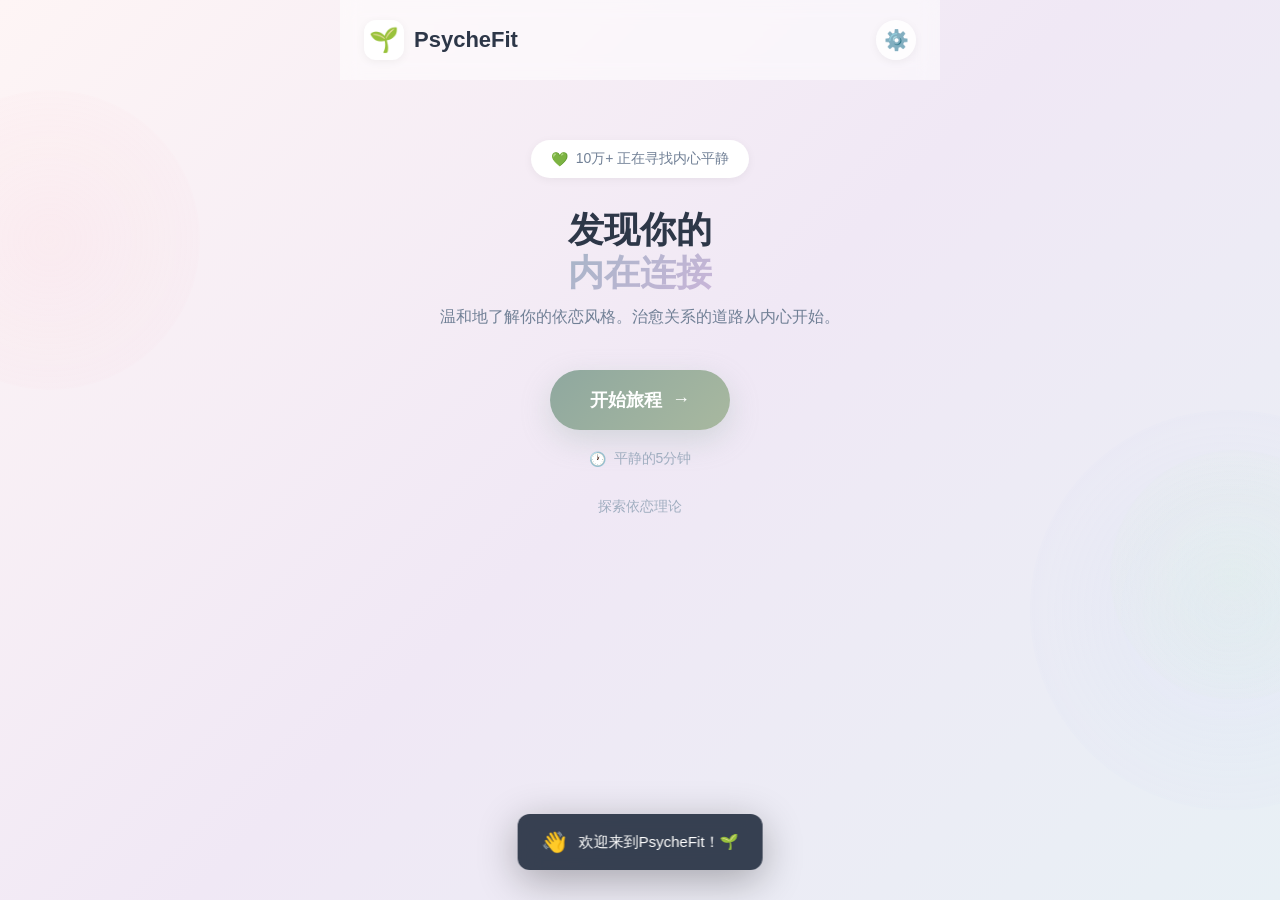
==== index.html @ 55521291 "Rename attachment-test.html to index.html" ====
<!DOCTYPE html>
<html lang="zh-CN">
<head>
    <meta charset="UTF-8">
    <meta name="viewport" content="width=device-width, initial-scale=1.0, maximum-scale=1.0, user-scalable=no">
    <meta name="theme-color" content="#fef5f5">
    <title>PsycheFit - 依恋风格测试</title>
    <style>
        * {
            margin: 0;
            padding: 0;
            box-sizing: border-box;
            -webkit-tap-highlight-color: transparent;
        }

        body {
            font-family: -apple-system, BlinkMacSystemFont, 'Segoe UI', 'PingFang SC', 'Hiragino Sans GB', 'Microsoft YaHei', sans-serif;
            background: linear-gradient(135deg, #fef5f5 0%, #f0e8f5 50%, #e8f0f5 100%);
            min-height: 100vh;
            overflow-x: hidden;
            position: relative;
        }

        /* 装饰性背景圆圈 - 增强动画 */
        .bg-circle {
            position: fixed;
            border-radius: 50%;
            opacity: 0.15;
            pointer-events: none;
            z-index: 0;
            animation: float 20s ease-in-out infinite;
        }

        @keyframes float {
            0%, 100% { transform: translate(0, 0) scale(1); }
            25% { transform: translate(10px, -10px) scale(1.05); }
            50% { transform: translate(-10px, 10px) scale(0.95); }
            75% { transform: translate(10px, 10px) scale(1.02); }
        }

        .bg-circle-1 {
            width: 300px;
            height: 300px;
            background: radial-gradient(circle, #ffc9d4, transparent);
            top: 10%;
            left: -100px;
            animation-delay: 0s;
        }

        .bg-circle-2 {
            width: 400px;
            height: 400px;
            background: radial-gradient(circle, #c9d4ff, transparent);
            bottom: 10%;
            right: -150px;
            animation-delay: -10s;
        }

        .bg-circle-3 {
            width: 250px;
            height: 250px;
            background: radial-gradient(circle, #d4ffc9, transparent);
            top: 50%;
            right: -80px;
            animation-delay: -5s;
        }

        .container {
            position: relative;
            z-index: 1;
            max-width: 100%;
            min-height: 100vh;
            padding: 0;
        }

        /* Header - 增强 */
        .header {
            display: flex;
            justify-content: space-between;
            align-items: center;
            padding: 20px 24px;
            background: rgba(255, 255, 255, 0.5);
            backdrop-filter: blur(10px);
            position: sticky;
            top: 0;
            z-index: 100;
            transition: all 0.3s ease;
        }

        .header.scrolled {
            background: rgba(255, 255, 255, 0.8);
            box-shadow: 0 4px 20px rgba(0, 0, 0, 0.05);
        }

        .logo {
            display: flex;
            align-items: center;
            gap: 10px;
            font-size: 22px;
            font-weight: 600;
            color: #2d3748;
        }

        .logo-icon {
            width: 40px;
            height: 40px;
            background: white;
            border-radius: 12px;
            display: flex;
            align-items: center;
            justify-content: center;
            font-size: 24px;
            box-shadow: 0 2px 10px rgba(0, 0, 0, 0.05);
            transition: transform 0.3s ease;
        }

        .logo-icon:active {
            transform: scale(0.95);
        }

        .settings-icon {
            width: 40px;
            height: 40px;
            background: rgba(255, 255, 255, 0.8);
            border-radius: 50%;
            display: flex;
            align-items: center;
            justify-content: center;
            color: #718096;
            font-size: 20px;
            cursor: pointer;
            transition: all 0.3s ease;
            box-shadow: 0 2px 10px rgba(0, 0, 0, 0.05);
        }

        .settings-icon:active {
            transform: scale(0.9);
            background: rgba(255, 255, 255, 1);
        }

        /* Welcome Screen - 增强动画 */
        .welcome-screen {
            text-align: center;
            padding: 60px 24px 40px;
            animation: fadeInUp 0.6s ease;
        }

        @keyframes fadeInUp {
            from {
                opacity: 0;
                transform: translateY(30px);
            }
            to {
                opacity: 1;
                transform: translateY(0);
            }
        }

        @keyframes fadeIn {
            from { opacity: 0; }
            to { opacity: 1; }
        }

        @keyframes slideInLeft {
            from {
                opacity: 0;
                transform: translateX(-30px);
            }
            to {
                opacity: 1;
                transform: translateX(0);
            }
        }

        @keyframes slideInRight {
            from {
                opacity: 0;
                transform: translateX(30px);
            }
            to {
                opacity: 1;
                transform: translateX(0);
            }
        }

        .badge {
            display: inline-flex;
            align-items: center;
            gap: 8px;
            background: white;
            padding: 10px 20px;
            border-radius: 20px;
            color: #718096;
            font-size: 14px;
            margin-bottom: 30px;
            box-shadow: 0 2px 10px rgba(0, 0, 0, 0.05);
            animation: fadeInUp 0.6s ease 0.1s both;
        }

        .badge-pulse {
            animation: pulse 2s ease-in-out infinite;
        }

        @keyframes pulse {
            0%, 100% { transform: scale(1); }
            50% { transform: scale(1.05); }
        }

        .main-title {
            font-size: 36px;
            font-weight: 700;
            color: #2d3748;
            margin-bottom: 10px;
            line-height: 1.2;
            animation: fadeInUp 0.6s ease 0.2s both;
        }

        .main-title .highlight {
            background: linear-gradient(135deg, #a8b5c8, #c8b5d8);
            -webkit-background-clip: text;
            -webkit-text-fill-color: transparent;
            background-clip: text;
        }

        .subtitle {
            font-size: 16px;
            color: #718096;
            line-height: 1.6;
            margin-bottom: 40px;
            padding: 0 20px;
            animation: fadeInUp 0.6s ease 0.3s both;
        }

        .start-button {
            background: linear-gradient(135deg, #8fa89f, #a8b89f);
            color: white;
            border: none;
            padding: 18px 40px;
            border-radius: 30px;
            font-size: 18px;
            font-weight: 600;
            cursor: pointer;
            box-shadow: 0 10px 30px rgba(143, 168, 159, 0.3);
            display: inline-flex;
            align-items: center;
            gap: 10px;
            transition: all 0.3s ease;
            animation: fadeInUp 0.6s ease 0.4s both;
        }

        .start-button:hover {
            transform: translateY(-2px);
            box-shadow: 0 15px 35px rgba(143, 168, 159, 0.4);
        }

        .start-button:active {
            transform: translateY(0) scale(0.98);
        }

        .time-info {
            display: flex;
            align-items: center;
            justify-content: center;
            gap: 8px;
            color: #a0aec0;
            font-size: 14px;
            margin-top: 20px;
            animation: fadeInUp 0.6s ease 0.5s both;
        }

        .learn-more {
            color: #a0aec0;
            font-size: 14px;
            margin-top: 30px;
            cursor: pointer;
            transition: color 0.3s ease;
            animation: fadeInUp 0.6s ease 0.6s both;
        }

        .learn-more:hover {
            color: #718096;
        }

        /* Reflection Screen - 新增 */
        .reflection-screen {
            display: none;
            text-align: center;
            padding: 80px 24px 40px;
            animation: fadeIn 0.8s ease;
        }

        .reflection-icon {
            font-size: 120px;
            margin-bottom: 40px;
            animation: pulse 2s ease-in-out infinite;
        }

        .reflection-title {
            font-size: 28px;
            font-weight: 600;
            color: #2d3748;
            margin-bottom: 20px;
        }

        .reflection-subtitle {
            font-size: 16px;
            color: #718096;
            line-height: 1.6;
            margin-bottom: 40px;
        }

        .growth-section {
            background: rgba(255, 255, 255, 0.6);
            backdrop-filter: blur(10px);
            border-radius: 20px;
            padding: 20px;
            margin-bottom: 30px;
        }

        .growth-label {
            color: #d4a5a5;
            font-size: 11px;
            letter-spacing: 2px;
            text-transform: uppercase;
            margin-bottom: 15px;
        }

        .growth-bar {
            width: 100%;
            height: 8px;
            background: rgba(143, 168, 159, 0.2);
            border-radius: 10px;
            overflow: hidden;
        }

        .growth-fill {
            height: 100%;
            background: linear-gradient(90deg, #8fa89f, #a8b89f);
            border-radius: 10px;
            width: 0;
            animation: growthFill 2s ease-out forwards;
        }

        @keyframes growthFill {
            to { width: 35%; }
        }

        /* Test Screen - 优化 */
        .test-screen {
            display: none;
            padding: 20px 24px 40px;
            animation: fadeIn 0.4s ease;
        }

        .test-header {
            text-align: center;
            margin-bottom: 40px;
        }

        .scenario-label {
            color: #d4a5a5;
            font-size: 12px;
            letter-spacing: 2px;
            text-transform: uppercase;
            margin-bottom: 8px;
        }

        .scenario-number {
            color: #a0aec0;
            font-size: 16px;
        }

        .progress-bar {
            width: 120px;
            height: 8px;
            background: rgba(255, 255, 255, 0.6);
            border-radius: 10px;
            margin: 20px auto;
            overflow: hidden;
        }

        .progress-fill {
            height: 100%;
            background: linear-gradient(90deg, #f4c4c4, #c4d4f4);
            border-radius: 10px;
            transition: width 0.5s cubic-bezier(0.4, 0, 0.2, 1);
        }

        .question-card {
            background: rgba(255, 255, 255, 0.7);
            backdrop-filter: blur(10px);
            border-radius: 24px;
            padding: 40px 24px;
            text-align: center;
            margin-bottom: 40px;
            box-shadow: 0 10px 40px rgba(0, 0, 0, 0.05);
            animation: slideInLeft 0.4s ease;
        }

        .icon-circle {
            width: 80px;
            height: 80px;
            background: white;
            border-radius: 50%;
            display: flex;
            align-items: center;
            justify-content: center;
            margin: 0 auto 30px;
            font-size: 36px;
            box-shadow: 0 5px 20px rgba(0, 0, 0, 0.08);
            animation: iconBounce 0.6s ease;
        }

        @keyframes iconBounce {
            0%, 100% { transform: scale(1); }
            50% { transform: scale(1.1); }
        }

        .question-title {
            font-size: 22px;
            font-weight: 600;
            color: #2d3748;
            margin-bottom: 20px;
            line-height: 1.4;
        }

        .question-desc {
            font-size: 15px;
            color: #718096;
            line-height: 1.6;
        }

        .select-label {
            color: #d4a5a5;
            font-size: 12px;
            letter-spacing: 2px;
            text-transform: uppercase;
            margin-bottom: 20px;
            text-align: center;
        }

        .options {
            display: flex;
            flex-direction: column;
            gap: 16px;
        }

        .option {
            background: rgba(255, 255, 255, 0.8);
            border: 2px solid transparent;
            border-radius: 20px;
            padding: 20px;
            text-align: left;
            cursor: pointer;
            transition: all 0.3s cubic-bezier(0.4, 0, 0.2, 1);
            animation: slideInRight 0.4s ease;
            animation-fill-mode: both;
        }

        .option:nth-child(1) { animation-delay: 0.1s; }
        .option:nth-child(2) { animation-delay: 0.2s; }
        .option:nth-child(3) { animation-delay: 0.3s; }

        .option:hover {
            transform: translateX(5px);
        }

        .option:active {
            transform: scale(0.98);
        }

        .option.selected {
            border-color: #a8b89f;
            background: linear-gradient(135deg, rgba(168, 184, 159, 0.15), rgba(168, 184, 159, 0.08));
            box-shadow: 0 5px 20px rgba(168, 184, 159, 0.2);
            transform: translateX(8px);
        }

        .option-title {
            font-size: 16px;
            font-weight: 600;
            color: #2d3748;
            margin-bottom: 8px;
            display: flex;
            align-items: center;
            gap: 10px;
        }

        .option-radio {
            width: 20px;
            height: 20px;
            border: 2px solid #cbd5e0;
            border-radius: 50%;
            display: inline-block;
            position: relative;
            transition: all 0.3s ease;
        }

        .option.selected .option-radio {
            border-color: #a8b89f;
            background: #a8b89f;
        }

        .option.selected .option-radio::after {
            content: '';
            position: absolute;
            top: 50%;
            left: 50%;
            transform: translate(-50%, -50%);
            width: 8px;
            height: 8px;
            background: white;
            border-radius: 50%;
        }

        .option-desc {
            font-size: 14px;
            color: #718096;
            line-height: 1.5;
            padding-left: 30px;
        }

        /* Navigation buttons - 优化 */
        .nav-buttons {
            display: flex;
            gap: 12px;
            margin-top: 30px;
            position: sticky;
            bottom: 20px;
            z-index: 10;
        }

        .nav-button {
            flex: 1;
            padding: 16px;
            border-radius: 30px;
            font-size: 16px;
            font-weight: 600;
            cursor: pointer;
            border: none;
            transition: all 0.3s ease;
        }

        .btn-back {
            background: rgba(255, 255, 255, 0.9);
            color: #718096;
            border: 2px solid #e2e8f0;
        }

        .btn-back:active {
            transform: scale(0.95);
        }

        .btn-next {
            background: linear-gradient(135deg, #8fa89f, #a8b89f);
            color: white;
            box-shadow: 0 4px 15px rgba(143, 168, 159, 0.3);
        }

        .btn-next:hover:not(:disabled) {
            transform: translateY(-2px);
            box-shadow: 0 8px 20px rgba(143, 168, 159, 0.4);
        }

        .btn-next:active:not(:disabled) {
            transform: translateY(0) scale(0.98);
        }

        .btn-next:disabled {
            opacity: 0.5;
            cursor: not-allowed;
            transform: none;
        }

        /* Result Screen - 大幅优化 */
        .result-screen {
            display: none;
            padding: 20px 24px 40px;
            animation: fadeIn 0.6s ease;
        }

        .result-header {
            text-align: center;
            margin-bottom: 30px;
            animation: fadeInUp 0.6s ease;
        }

        .result-title {
            font-size: 14px;
            color: #a0aec0;
            letter-spacing: 2px;
            text-transform: uppercase;
            margin-bottom: 20px;
        }

        .attachment-card {
            background: rgba(255, 255, 255, 0.8);
            backdrop-filter: blur(10px);
            border-radius: 24px;
            padding: 30px 24px;
            margin-bottom: 20px;
            box-shadow: 0 10px 40px rgba(0, 0, 0, 0.08);
            animation: slideInLeft 0.6s ease 0.2s both;
            position: relative;
            overflow: hidden;
        }

        .attachment-card::before {
            content: '';
            position: absolute;
            top: 0;
            left: 0;
            right: 0;
            height: 4px;
            background: linear-gradient(90deg, #8fa89f, #a8b89f);
        }

        .attachment-badge {
            display: inline-block;
            padding: 6px 16px;
            border-radius: 12px;
            font-size: 11px;
            font-weight: 600;
            letter-spacing: 1px;
            text-transform: uppercase;
            margin-bottom: 20px;
        }

        .badge-healthy {
            background: rgba(143, 168, 159, 0.2);
            color: #5a7a6a;
        }

        .badge-anxious {
            background: rgba(255, 150, 120, 0.2);
            color: #cc6644;
        }

        .badge-avoidant {
            background: rgba(120, 150, 200, 0.2);
            color: #5577aa;
        }

        .badge-fearful {
            background: rgba(200, 150, 200, 0.2);
            color: #aa7799;
        }

        .attachment-name {
            font-size: 28px;
            font-weight: 700;
            color: #2d3748;
            margin-bottom: 15px;
        }

        .attachment-desc {
            font-size: 15px;
            color: #4a5568;
            line-height: 1.8;
            margin-bottom: 25px;
        }

        /* 详细特征 - 新增 */
        .characteristics {
            background: rgba(248, 250, 252, 0.8);
            border-radius: 16px;
            padding: 20px;
            margin: 20px 0;
        }

        .characteristics-title {
            font-size: 14px;
            font-weight: 600;
            color: #4a5568;
            margin-bottom: 15px;
            display: flex;
            align-items: center;
            gap: 8px;
        }

        .characteristic-item {
            display: flex;
            align-items: flex-start;
            gap: 12px;
            padding: 10px 0;
            border-bottom: 1px solid rgba(226, 232, 240, 0.5);
        }

        .characteristic-item:last-child {
            border-bottom: none;
        }

        .characteristic-icon {
            font-size: 18px;
            flex-shrink: 0;
        }

        .characteristic-text {
            font-size: 14px;
            color: #4a5568;
            line-height: 1.6;
        }

        /* 成长建议 - 新增 */
        .growth-tips {
            background: linear-gradient(135deg, rgba(143, 168, 159, 0.1), rgba(168, 184, 159, 0.1));
            border-radius: 16px;
            padding: 20px;
            margin: 20px 0;
        }

        .growth-tips-title {
            font-size: 14px;
            font-weight: 600;
            color: #5a7a6a;
            margin-bottom: 15px;
            display: flex;
            align-items: center;
            gap: 8px;
        }

        .growth-tip-item {
            background: white;
            border-radius: 12px;
            padding: 15px;
            margin-bottom: 12px;
            box-shadow: 0 2px 10px rgba(0, 0, 0, 0.05);
        }

        .growth-tip-item:last-child {
            margin-bottom: 0;
        }

        .growth-tip-title {
            font-size: 14px;
            font-weight: 600;
            color: #2d3748;
            margin-bottom: 8px;
        }

        .growth-tip-desc {
            font-size: 13px;
            color: #718096;
            line-height: 1.6;
        }

        /* 分数分布 - 新增 */
        .score-distribution {
            background: rgba(255, 255, 255, 0.8);
            backdrop-filter: blur(10px);
            border-radius: 20px;
            padding: 24px;
            margin-bottom: 20px;
            animation: slideInRight 0.6s ease 0.4s both;
        }

        .score-title {
            font-size: 16px;
            font-weight: 600;
            color: #2d3748;
            margin-bottom: 20px;
            text-align: center;
        }

        .score-item {
            margin-bottom: 16px;
        }

        .score-label {
            display: flex;
            justify-content: space-between;
            margin-bottom: 8px;
            font-size: 14px;
        }

        .score-name {
            color: #4a5568;
            font-weight: 500;
        }

        .score-value {
            color: #718096;
        }

        .score-bar-bg {
            height: 8px;
            background: rgba(226, 232, 240, 0.5);
            border-radius: 10px;
            overflow: hidden;
        }

        .score-bar-fill {
            height: 100%;
            border-radius: 10px;
            transition: width 1s cubic-bezier(0.4, 0, 0.2, 1);
            width: 0;
        }

        .score-bar-fill.secure { background: linear-gradient(90deg, #8fa89f, #a8b89f); }
        .score-bar-fill.anxious { background: linear-gradient(90deg, #ff9678, #ffb699); }
        .score-bar-fill.avoidant { background: linear-gradient(90deg, #7896c8, #98b6e8); }
        .score-bar-fill.fearful { background: linear-gradient(90deg, #c896c8, #d8b6d8); }

        .read-more {
            color: #8fa89f;
            font-size: 14px;
            font-weight: 600;
            display: inline-flex;
            align-items: center;
            gap: 6px;
            cursor: pointer;
            transition: gap 0.3s ease;
        }

        .read-more:hover {
            gap: 10px;
        }

        .action-buttons {
            display: flex;
            gap: 12px;
            margin-top: 20px;
        }

        .share-button, .restart-button {
            flex: 1;
            padding: 16px 24px;
            border-radius: 30px;
            font-size: 16px;
            font-weight: 600;
            cursor: pointer;
            border: none;
            transition: all 0.3s ease;
        }

        .share-button {
            background: linear-gradient(135deg, #8fa89f, #a8b89f);
            color: white;
            box-shadow: 0 4px 15px rgba(143, 168, 159, 0.3);
        }

        .restart-button {
            background: white;
            color: #718096;
            border: 2px solid #e2e8f0;
        }

        .share-button:active, .restart-button:active {
            transform: scale(0.98);
        }

        .wisdom-card {
            background: linear-gradient(135deg, rgba(255, 240, 245, 0.8), rgba(245, 240, 255, 0.8));
            backdrop-filter: blur(10px);
            border-radius: 24px;
            padding: 30px 24px;
            text-align: center;
            margin-top: 30px;
            animation: fadeInUp 0.6s ease 0.6s both;
        }

        .wisdom-icon {
            font-size: 28px;
            margin-bottom: 15px;
        }

        .wisdom-label {
            color: #a0aec0;
            font-size: 11px;
            letter-spacing: 2px;
            text-transform: uppercase;
            margin-bottom: 15px;
        }

        .wisdom-quote {
            font-size: 16px;
            font-style: italic;
            color: #4a5568;
            line-height: 1.8;
            margin-bottom: 15px;
        }

        .wisdom-source {
            color: #a0aec0;
            font-size: 12px;
        }

        /* Attachment Overview - 优化 */
        .attachment-overview {
            display: none;
            padding: 20px 24px 40px;
            animation: fadeIn 0.6s ease;
        }

        .overview-title {
            font-size: 24px;
            font-weight: 700;
            color: #2d3748;
            margin-bottom: 10px;
            animation: fadeInUp 0.6s ease;
        }

        .overview-desc {
            font-size: 14px;
            color: #718096;
            line-height: 1.6;
            margin-bottom: 30px;
            animation: fadeInUp 0.6s ease 0.1s both;
        }

        .style-card {
            background: rgba(255, 255, 255, 0.8);
            backdrop-filter: blur(10px);
            border-radius: 20px;
            padding: 24px;
            margin-bottom: 16px;
            cursor: pointer;
            transition: all 0.3s cubic-bezier(0.4, 0, 0.2, 1);
            border: 2px solid transparent;
            animation: slideInLeft 0.4s ease;
            animation-fill-mode: both;
        }

        .style-card:nth-child(1) { animation-delay: 0.2s; }
        .style-card:nth-child(2) { animation-delay: 0.3s; }
        .style-card:nth-child(3) { animation-delay: 0.4s; }
        .style-card:nth-child(4) { animation-delay: 0.5s; }

        .style-card:hover {
            transform: translateX(5px);
        }

        .style-card:active {
            transform: scale(0.98);
        }

        .style-card.green {
            background: linear-gradient(135deg, rgba(230, 245, 235, 0.95), rgba(220, 240, 230, 0.95));
        }

        .style-card.orange {
            background: linear-gradient(135deg, rgba(255, 240, 235, 0.95), rgba(255, 235, 230, 0.95));
        }

        .style-card.blue {
            background: linear-gradient(135deg, rgba(235, 245, 255, 0.95), rgba(230, 240, 255, 0.95));
        }

        .style-card.purple {
            background: linear-gradient(135deg, rgba(245, 235, 255, 0.95), rgba(240, 230, 255, 0.95));
        }

        .style-icon {
            font-size: 36px;
            margin-bottom: 15px;
        }

        .style-name {
            font-size: 20px;
            font-weight: 700;
            color: #2d3748;
            margin-bottom: 10px;
        }

        .style-desc {
            font-size: 14px;
            color: #4a5568;
            line-height: 1.6;
            margin-bottom: 15px;
        }

        /* Loading Animation - 新增 */
        .loading-overlay {
            position: fixed;
            top: 0;
            left: 0;
            right: 0;
            bottom: 0;
            background: rgba(255, 255, 255, 0.95);
            backdrop-filter: blur(10px);
            display: none;
            align-items: center;
            justify-content: center;
            z-index: 1000;
            animation: fadeIn 0.3s ease;
        }

        .loading-content {
            text-align: center;
        }

        .spinner {
            width: 60px;
            height: 60px;
            border: 4px solid rgba(143, 168, 159, 0.2);
            border-top-color: #8fa89f;
            border-radius: 50%;
            animation: spin 1s linear infinite;
            margin: 0 auto 20px;
        }

        @keyframes spin {
            to { transform: rotate(360deg); }
        }

        .loading-text {
            font-size: 16px;
            color: #4a5568;
            margin-bottom: 10px;
        }

        .loading-subtext {
            font-size: 14px;
            color: #a0aec0;
        }

        /* Modal - 新增 */
        .modal {
            position: fixed;
            top: 0;
            left: 0;
            right: 0;
            bottom: 0;
            background: rgba(0, 0, 0, 0.5);
            backdrop-filter: blur(5px);
            display: none;
            align-items: center;
            justify-content: center;
            z-index: 1001;
            padding: 20px;
            animation: fadeIn 0.3s ease;
        }

        .modal-content {
            background: white;
            border-radius: 24px;
            padding: 30px 24px;
            max-width: 400px;
            width: 100%;
            max-height: 80vh;
            overflow-y: auto;
            animation: slideInUp 0.4s ease;
        }

        @keyframes slideInUp {
            from {
                opacity: 0;
                transform: translateY(50px);
            }
            to {
                opacity: 1;
                transform: translateY(0);
            }
        }

        .modal-title {
            font-size: 22px;
            font-weight: 700;
            color: #2d3748;
            margin-bottom: 15px;
        }

        .modal-desc {
            font-size: 15px;
            color: #4a5568;
            line-height: 1.7;
            margin-bottom: 25px;
        }

        .modal-buttons {
            display: flex;
            gap: 12px;
        }

        .modal-button {
            flex: 1;
            padding: 14px;
            border-radius: 20px;
            font-size: 15px;
            font-weight: 600;
            cursor: pointer;
            border: none;
            transition: all 0.3s ease;
        }

        .modal-button-primary {
            background: linear-gradient(135deg, #8fa89f, #a8b89f);
            color: white;
        }

        .modal-button-secondary {
            background: rgba(226, 232, 240, 0.5);
            color: #4a5568;
        }

        .modal-button:active {
            transform: scale(0.95);
        }

        /* Responsive */
        @media (max-width: 375px) {
            .main-title {
                font-size: 32px;
            }
            .question-title {
                font-size: 20px;
            }
            .attachment-name {
                font-size: 24px;
            }
        }

        @media (min-width: 768px) {
            .container {
                max-width: 600px;
                margin: 0 auto;
            }
        }

        /* Toast Notification - 新增 */
        .toast {
            position: fixed;
            bottom: -100px;
            left: 50%;
            transform: translateX(-50%);
            background: rgba(45, 55, 72, 0.95);
            backdrop-filter: blur(10px);
            color: white;
            padding: 16px 24px;
            border-radius: 12px;
            box-shadow: 0 10px 40px rgba(0, 0, 0, 0.3);
            z-index: 1002;
            transition: bottom 0.4s cubic-bezier(0.4, 0, 0.2, 1);
            display: flex;
            align-items: center;
            gap: 12px;
            font-size: 15px;
            max-width: 90%;
        }

        .toast.show {
            bottom: 30px;
        }

        .toast-icon {
            font-size: 20px;
        }

        /* Progress Indicator - 新增 */
        .question-progress {
            display: flex;
            justify-content: center;
            gap: 6px;
            margin: 25px 0;
            flex-wrap: wrap;
            padding: 0 20px;
        }

        .progress-dot {
            width: 8px;
            height: 8px;
            border-radius: 50%;
            background: rgba(160, 174, 192, 0.3);
            transition: all 0.3s ease;
        }

        .progress-dot.completed {
            background: linear-gradient(135deg, #8fa89f, #a8b89f);
            transform: scale(1.2);
        }

        .progress-dot.current {
            background: #c8b5d8;
            transform: scale(1.4);
            box-shadow: 0 0 10px rgba(200, 181, 216, 0.5);
        }

        /* Swipe Animation - 新增 */
        @keyframes swipeOut {
            to {
                opacity: 0;
                transform: translateX(-30px);
            }
        }

        @keyframes swipeIn {
            from {
                opacity: 0;
                transform: translateX(30px);
            }
            to {
                opacity: 1;
                transform: translateX(0);
            }
        }

        .question-card.swipe-out {
            animation: swipeOut 0.3s ease forwards;
        }

        .question-card.swipe-in {
            animation: swipeIn 0.3s ease forwards;
        }

        /* Confetti Effect - 新增 */
        .confetti {
            position: fixed;
            width: 10px;
            height: 10px;
            background: #f0f;
            position: absolute;
            animation: confetti-fall 3s linear forwards;
            z-index: 999;
        }

        @keyframes confetti-fall {
            to {
                transform: translateY(100vh) rotate(360deg);
                opacity: 0;
            }
        }

        /* Percentage Circle - 新增 */
        .percentage-circle {
            width: 120px;
            height: 120px;
            border-radius: 50%;
            background: conic-gradient(
                #8fa89f 0deg,
                #8fa89f var(--percentage),
                rgba(226, 232, 240, 0.3) var(--percentage),
                rgba(226, 232, 240, 0.3) 360deg
            );
            display: flex;
            align-items: center;
            justify-content: center;
            margin: 0 auto 20px;
            position: relative;
            animation: rotate 2s ease-in-out;
        }

        @keyframes rotate {
            from { transform: rotate(0deg); }
            to { transform: rotate(360deg); }
        }

        .percentage-circle::before {
            content: '';
            position: absolute;
            width: 100px;
            height: 100px;
            border-radius: 50%;
            background: white;
        }

        .percentage-text {
            position: relative;
            z-index: 1;
            font-size: 28px;
            font-weight: 700;
            color: #2d3748;
        }

        /* Comparison Chart - 新增 */
        .comparison-section {
            background: rgba(255, 255, 255, 0.6);
            backdrop-filter: blur(10px);
            border-radius: 20px;
            padding: 24px;
            margin: 20px 0;
        }

        .comparison-title {
            font-size: 16px;
            font-weight: 600;
            color: #2d3748;
            margin-bottom: 20px;
            text-align: center;
        }

        .comparison-item {
            display: flex;
            justify-content: space-between;
            align-items: center;
            padding: 12px 0;
            border-bottom: 1px solid rgba(226, 232, 240, 0.5);
        }

        .comparison-item:last-child {
            border-bottom: none;
        }

        .comparison-label {
            font-size: 14px;
            color: #4a5568;
            display: flex;
            align-items: center;
            gap: 8px;
        }

        .comparison-bar-container {
            flex: 1;
            margin: 0 15px;
            height: 8px;
            background: rgba(226, 232, 240, 0.5);
            border-radius: 10px;
            overflow: hidden;
        }

        .comparison-bar {
            height: 100%;
            background: linear-gradient(90deg, #8fa89f, #a8b89f);
            border-radius: 10px;
            transition: width 1.5s cubic-bezier(0.4, 0, 0.2, 1);
            width: 0;
        }

        .comparison-value {
            font-size: 14px;
            font-weight: 600;
            color: #718096;
            min-width: 45px;
            text-align: right;
        }

        /* Insight Cards - 新增 */
        .insights-section {
            margin: 20px 0;
        }

        .insight-card {
            background: linear-gradient(135deg, rgba(143, 168, 159, 0.08), rgba(168, 184, 159, 0.08));
            border-left: 4px solid #8fa89f;
            border-radius: 12px;
            padding: 16px;
            margin-bottom: 12px;
            animation: slideInLeft 0.4s ease;
        }

        .insight-header {
            display: flex;
            align-items: center;
            gap: 10px;
            margin-bottom: 10px;
        }

        .insight-icon {
            font-size: 24px;
        }

        .insight-title {
            font-size: 15px;
            font-weight: 600;
            color: #2d3748;
        }

        .insight-text {
            font-size: 14px;
            color: #4a5568;
            line-height: 1.6;
            padding-left: 34px;
        }

        /* Resources Section - 新增 */
        .resources-section {
            background: rgba(255, 255, 255, 0.7);
            backdrop-filter: blur(10px);
            border-radius: 20px;
            padding: 24px;
            margin: 20px 0;
        }

        .resources-title {
            font-size: 16px;
            font-weight: 600;
            color: #2d3748;
            margin-bottom: 15px;
            display: flex;
            align-items: center;
            gap: 8px;
        }

        .resource-item {
            background: white;
            border-radius: 12px;
            padding: 16px;
            margin-bottom: 12px;
            cursor: pointer;
            transition: all 0.3s ease;
            border: 2px solid transparent;
        }

        .resource-item:hover {
            border-color: #a8b89f;
            transform: translateX(5px);
        }

        .resource-item:active {
            transform: scale(0.98);
        }

        .resource-name {
            font-size: 15px;
            font-weight: 600;
            color: #2d3748;
            margin-bottom: 5px;
        }

        .resource-desc {
            font-size: 13px;
            color: #718096;
            line-height: 1.5;
        }

        /* Quote Box - 新增 */
        .quote-box {
            background: linear-gradient(135deg, rgba(168, 181, 216, 0.1), rgba(200, 181, 216, 0.1));
            border-left: 4px solid #a8b5d8;
            border-radius: 12px;
            padding: 20px;
            margin: 20px 0;
            font-style: italic;
        }

        .quote-text {
            font-size: 15px;
            color: #4a5568;
            line-height: 1.7;
            margin-bottom: 10px;
        }

        .quote-author {
            font-size: 13px;
            color: #718096;
            font-style: normal;
            font-weight: 600;
        }

        /* Journey Timeline - 新增 */
        .timeline {
            position: relative;
            padding: 20px 0;
            margin: 20px 0;
        }

        .timeline::before {
            content: '';
            position: absolute;
            left: 20px;
            top: 0;
            bottom: 0;
            width: 2px;
            background: linear-gradient(to bottom, #8fa89f, #a8b89f);
        }

        .timeline-item {
            position: relative;
            padding-left: 50px;
            margin-bottom: 30px;
        }

        .timeline-dot {
            position: absolute;
            left: 13px;
            top: 5px;
            width: 16px;
            height: 16px;
            border-radius: 50%;
            background: white;
            border: 3px solid #8fa89f;
            box-shadow: 0 0 0 4px rgba(143, 168, 159, 0.2);
        }

        .timeline-content {
            background: rgba(255, 255, 255, 0.8);
            border-radius: 12px;
            padding: 16px;
        }

        .timeline-title {
            font-size: 14px;
            font-weight: 600;
            color: #2d3748;
            margin-bottom: 8px;
        }

        .timeline-desc {
            font-size: 13px;
            color: #718096;
            line-height: 1.6;
        }

        /* Emoji Feedback - 新增 */
        .emoji-feedback {
            display: flex;
            justify-content: center;
            gap: 20px;
            margin: 30px 0;
        }

        .emoji-btn {
            font-size: 36px;
            cursor: pointer;
            transition: all 0.3s ease;
            filter: grayscale(1);
            opacity: 0.5;
        }

        .emoji-btn:hover {
            filter: grayscale(0);
            opacity: 1;
            transform: scale(1.2);
        }

        .emoji-btn.selected {
            filter: grayscale(0);
            opacity: 1;
            transform: scale(1.3);
            animation: bounce 0.5s ease;
        }

        @keyframes bounce {
            0%, 100% { transform: scale(1.3); }
            50% { transform: scale(1.5); }
        }

        /* Stats Cards - 新增 */
        .stats-grid {
            display: grid;
            grid-template-columns: repeat(2, 1fr);
            gap: 12px;
            margin: 20px 0;
        }

        .stat-card {
            background: rgba(255, 255, 255, 0.8);
            backdrop-filter: blur(10px);
            border-radius: 16px;
            padding: 20px;
            text-align: center;
        }

        .stat-icon {
            font-size: 28px;
            margin-bottom: 10px;
        }

        .stat-value {
            font-size: 24px;
            font-weight: 700;
            color: #2d3748;
            margin-bottom: 5px;
        }

        .stat-label {
            font-size: 12px;
            color: #718096;
            text-transform: uppercase;
            letter-spacing: 1px;
        }

        /* Accessibility */
        .visually-hidden {
            position: absolute;
            width: 1px;
            height: 1px;
            padding: 0;
            margin: -1px;
            overflow: hidden;
            clip: rect(0, 0, 0, 0);
            white-space: nowrap;
            border-width: 0;
        }

        /* Dark Mode Support - 新增 */
        @media (prefers-color-scheme: dark) {
            body {
                background: linear-gradient(135deg, #1a1a2e 0%, #16213e 50%, #0f3460 100%);
            }
            
            .header {
                background: rgba(30, 30, 50, 0.8);
            }
            
            .logo, .main-title, .attachment-name, .question-title {
                color: #e2e8f0;
            }
            
            .subtitle, .question-desc, .attachment-desc {
                color: #a0aec0;
            }
            
            .question-card, .attachment-card, .style-card {
                background: rgba(30, 30, 50, 0.8);
            }
            
            .option {
                background: rgba(40, 40, 60, 0.8);
            }
        }

        /* Print Styles */
        @media print {
            .header, .nav-buttons, .action-buttons {
                display: none;
            }
            body {
                background: white;
            }
            .bg-circle {
                display: none;
            }
        }
    </style>
</head>
<body>
    <div class="bg-circle bg-circle-1"></div>
    <div class="bg-circle bg-circle-2"></div>
    <div class="bg-circle bg-circle-3"></div>

    <div class="container">
        <!-- Header -->
        <div class="header" id="header">
            <div class="logo">
                <div class="logo-icon">🌱</div>
                <span>PsycheFit</span>
            </div>
            <div class="settings-icon" onclick="showSettings()">⚙️</div>
        </div>

        <!-- Welcome Screen -->
        <div class="welcome-screen" id="welcomeScreen">
            <div class="badge badge-pulse">
                <span>💚</span>
                <span>10万+ 正在寻找内心平静</span>
            </div>
            <h1 class="main-title">
                发现你的<br>
                <span class="highlight">内在连接</span>
            </h1>
            <p class="subtitle">
                温和地了解你的依恋风格。治愈关系的道路从内心开始。
            </p>
            <button class="start-button" onclick="startJourney()">
                开始旅程
                <span>→</span>
            </button>
            <div class="time-info">
                <span>🕐</span>
                <span>平静的5分钟</span>
            </div>
            <div class="learn-more" onclick="showAttachmentOverview()">
                探索依恋理论
            </div>
        </div>

        <!-- Reflection Screen -->
        <div class="reflection-screen" id="reflectionScreen">
            <div class="reflection-icon">🌸</div>
            <h2 class="reflection-title">治愈需要时间...</h2>
            <p class="reflection-subtitle">滋养你的内心花园。</p>
            
            <div class="growth-section">
                <div class="growth-label">成长</div>
                <div class="growth-bar">
                    <div class="growth-fill"></div>
                </div>
            </div>

            <div class="wisdom-card">
                <div class="wisdom-icon">🧘</div>
                <div class="wisdom-label">每日智慧</div>
                <p class="wisdom-quote">
                    "就像莲花一样，我们也有能力从淤泥中升起，从黑暗中绽放，向世界散发光芒。"
                </p>
                <div class="wisdom-source">— 正念提示</div>
            </div>
        </div>

        <!-- Attachment Overview Screen -->
        <div class="attachment-overview" id="attachmentOverview">
            <h2 class="overview-title">依恋风格<br>研究与洞察</h2>
            <p class="overview-desc">
                探索心理学研究识别的四种主要依恋风格。理解这些模式是建立更健康关系的第一步。
            </p>

            <div class="style-card green" onclick="showStyleDetail('secure')">
                <div class="style-icon">🌱</div>
                <div class="attachment-badge badge-healthy">健康</div>
                <div class="style-name">安全型依恋</div>
                <div class="style-desc">
                    以对亲密关系和独立性的舒适感为特征。安全型个体信任伴侣并有效处理冲突，促进稳定和温暖。
                </div>
                <div class="read-more">阅读完整档案 →</div>
            </div>

            <div class="style-card orange" onclick="showStyleDetail('anxious')">
                <div class="style-icon">🧡</div>
                <div class="attachment-badge badge-anxious">寻求安慰</div>
                <div class="style-name">焦虑-矛盾型</div>
                <div class="style-desc">
                    通常以对被抛弃的深层恐惧为特征。个体可能寻求持续的确认，在不与伴侣密切接触时感到不安。
                </div>
                <div class="read-more">阅读完整档案 →</div>
            </div>

            <div class="style-card blue" onclick="showStyleDetail('avoidant')">
                <div class="style-icon">🛡️</div>
                <div class="attachment-badge badge-avoidant">独立</div>
                <div class="style-name">回避-疏离型</div>
                <div class="style-desc">
                    以强烈的自立愿望为标志。情感亲密可能让人感到窒息，导致这些个体在关系过于亲密时退缩。
                </div>
                <div class="read-more">阅读完整档案 →</div>
            </div>

            <div class="style-card purple" onclick="showStyleDetail('fearful')">
                <div class="style-icon">〰️</div>
                <div class="attachment-badge badge-fearful">复杂</div>
                <div class="style-name">恐惧-回避型</div>
                <div class="style-desc">
                    也称为混乱型依恋。个体渴望亲密但害怕被拒绝，经常在吸引伴侣和推开伴侣之间摇摆。
                </div>
                <div class="read-more">阅读完整档案 →</div>
            </div>

            <button class="start-button" style="width: 100%; margin-top: 20px;" onclick="backToWelcome()">
                开始评估 →
            </button>
        </div>

        <!-- Test Screen -->
        <div class="test-screen" id="testScreen">
            <div class="test-header">
                <div class="scenario-label">情景</div>
                <div class="scenario-number">第<span id="currentQ">1</span>题，共<span id="totalQ">20</span>题</div>
                <div class="progress-bar">
                    <div class="progress-fill" id="progressFill"></div>
                </div>
                <div class="question-progress" id="questionProgress"></div>
            </div>

            <div class="question-card">
                <div class="icon-circle" id="questionIcon">🌱</div>
                <h2 class="question-title" id="questionTitle"></h2>
                <p class="question-desc" id="questionDesc"></p>
            </div>

            <div class="select-label">选择一个选项</div>
            <div class="options" id="optionsContainer"></div>

            <div class="nav-buttons">
                <button class="nav-button btn-back" onclick="previousQuestion()">← 返回</button>
                <button class="nav-button btn-next" id="nextBtn" onclick="nextQuestion()" disabled>下一步 →</button>
            </div>
        </div>

        <!-- Result Screen -->
        <div class="result-screen" id="resultScreen">
            <div class="result-header">
                <div class="result-title">你的依恋风格</div>
            </div>

            <div id="resultContent"></div>

            <div class="action-buttons">
                <button class="share-button" onclick="shareResult()">📊 分享</button>
                <button class="restart-button" onclick="restartTest()">🔄 重测</button>
            </div>

            <div class="wisdom-card">
                <div class="wisdom-icon">🌸</div>
                <div class="wisdom-label">每日智慧</div>
                <p class="wisdom-quote">
                    "就像莲花一样，我们也有能力从淤泥中升起，从黑暗中绽放，向世界散发光芒。"
                </p>
                <div class="wisdom-source">— 正念提示</div>
            </div>
        </div>
    </div>

    <!-- Loading Overlay -->
    <div class="loading-overlay" id="loadingOverlay">
        <div class="loading-content">
            <div class="spinner"></div>
            <div class="loading-text">正在分析你的回答...</div>
            <div class="loading-subtext">发现你的依恋风格</div>
        </div>
    </div>

    <!-- Modal -->
    <div class="modal" id="modal">
        <div class="modal-content">
            <h3 class="modal-title" id="modalTitle"></h3>
            <p class="modal-desc" id="modalDesc"></p>
            <div class="modal-buttons">
                <button class="modal-button modal-button-secondary" onclick="closeModal()">取消</button>
                <button class="modal-button modal-button-primary" id="modalConfirm">确认</button>
            </div>
        </div>
    </div>

    <!-- Toast Notification -->
    <div class="toast" id="toast">
        <span class="toast-icon" id="toastIcon">✓</span>
        <span id="toastMessage">进度已保存</span>
    </div>

    <script>
        // Test questions data - 使用多维度评分系统
        // 每个选项对四种依恋类型都有影响分数（0-3分）
        const questions = [
            {
                icon: '💬',
                title: "你的伴侣几个小时没有回复。",
                desc: "你发送了一条重要信息，但还没有收到回复。",
                options: [
                    { 
                        title: "担心并分析", 
                        desc: "我一直在查看手机，想知道是不是我说错了什么。",
                        scores: { secure: 0, anxious: 3, avoidant: 0, fearful: 2 }
                    },
                    { 
                        title: "耐心并信任", 
                        desc: "他们可能很忙。等他们有空时我会收到消息的。",
                        scores: { secure: 3, anxious: 0, avoidant: 1, fearful: 0 }
                    },
                    { 
                        title: "不以为意", 
                        desc: "我不太在意。每个人都有自己的生活。",
                        scores: { secure: 1, anxious: 0, avoidant: 3, fearful: 1 }
                    },
                    { 
                        title: "复杂感受", 
                        desc: "一方面我想再次联系，另一方面我又想退缩。",
                        scores: { secure: 0, anxious: 2, avoidant: 1, fearful: 3 }
                    }
                ]
            },
            {
                icon: '❤️',
                title: "你的伴侣第一次说'我爱你'。",
                desc: "在这个时刻你有什么感受和回应？",
                options: [
                    { 
                        title: "温暖并回应", 
                        desc: "我深受感动，如果我也有同样感受，自然会回应。",
                        scores: { secure: 3, anxious: 1, avoidant: 0, fearful: 0 }
                    },
                    { 
                        title: "欣喜若狂", 
                        desc: "终于等到了！我一直在等这句话。我感到如释重负和快乐。",
                        scores: { secure: 1, anxious: 3, avoidant: 0, fearful: 1 }
                    },
                    { 
                        title: "感到不适", 
                        desc: "我感到尴尬，不知道如何回应。感觉太早了。",
                        scores: { secure: 0, anxious: 0, avoidant: 3, fearful: 2 }
                    },
                    { 
                        title: "内心矛盾", 
                        desc: "我想回应但又感到害怕。如果这改变了什么怎么办？",
                        scores: { secure: 0, anxious: 2, avoidant: 1, fearful: 3 }
                    }
                ]
            },
            {
                icon: '😢',
                title: "你正在经历情感上的困难时期。",
                desc: "你如何处理与伴侣分享你的困扰？",
                options: [
                    { 
                        title: "开放并分享", 
                        desc: "我主动联系并分享我的感受。他们的支持帮助了我。",
                        scores: { secure: 3, anxious: 2, avoidant: 0, fearful: 0 }
                    },
                    { 
                        title: "寻求持续支持", 
                        desc: "我需要他们在我身边，频繁寻求他们关心我的证明。",
                        scores: { secure: 1, anxious: 3, avoidant: 0, fearful: 1 }
                    },
                    { 
                        title: "自力更生", 
                        desc: "我更愿意自己处理。我不喜欢给别人添麻烦。",
                        scores: { secure: 1, anxious: 0, avoidant: 3, fearful: 1 }
                    },
                    { 
                        title: "推拉行为", 
                        desc: "我想要支持，但当他们靠近时，我感到窒息并退缩。",
                        scores: { secure: 0, anxious: 1, avoidant: 2, fearful: 3 }
                    }
                ]
            },
            {
                icon: '🌙',
                title: "你的伴侣需要几天的空间。",
                desc: "他们告诉你需要一些独处时间来充电。",
                options: [
                    { 
                        title: "理解", 
                        desc: "我尊重他们需要空间，并利用这段时间做自己的事。",
                        scores: { secure: 3, anxious: 0, avoidant: 2, fearful: 0 }
                    },
                    { 
                        title: "焦虑并受伤", 
                        desc: "我感到被拒绝，担心这意味着他们对我失去兴趣。",
                        scores: { secure: 0, anxious: 3, avoidant: 0, fearful: 2 }
                    },
                    { 
                        title: "感到宽慰", 
                        desc: "实际上，我欢迎这样做。我最近感觉有点拥挤。",
                        scores: { secure: 1, anxious: 0, avoidant: 3, fearful: 0 }
                    },
                    { 
                        title: "困惑", 
                        desc: "我说没关系，但内心担心，然后又为他们离开感到宽慰。",
                        scores: { secure: 0, anxious: 1, avoidant: 1, fearful: 3 }
                    }
                ]
            },
            {
                icon: '🗣️',
                title: "在分歧中，你通常...",
                desc: "想想你自然地如何回应冲突。",
                options: [
                    { 
                        title: "留下并讨论", 
                        desc: "我保持冷静并解决问题。冲突是关系中的正常部分。",
                        scores: { secure: 3, anxious: 1, avoidant: 0, fearful: 0 }
                    },
                    { 
                        title: "追求解决", 
                        desc: "我需要立即解决。我无法忍受我们之间的紧张感。",
                        scores: { secure: 1, anxious: 3, avoidant: 0, fearful: 1 }
                    },
                    { 
                        title: "退缩", 
                        desc: "我需要空间冷静下来。我关闭或离开对话。",
                        scores: { secure: 0, anxious: 0, avoidant: 3, fearful: 1 }
                    },
                    { 
                        title: "情绪波动", 
                        desc: "我的情绪起伏——有时我激烈追求，有时我退缩。",
                        scores: { secure: 0, anxious: 2, avoidant: 1, fearful: 3 }
                    }
                ]
            },
            {
                icon: '🏠',
                title: "你的伴侣建议同居。",
                desc: "你对迈出这一步有什么感受？",
                options: [
                    { 
                        title: "兴奋并准备", 
                        desc: "如果时机合适，我很兴奋能加深我们的承诺。",
                        scores: { secure: 3, anxious: 2, avoidant: 0, fearful: 0 }
                    },
                    { 
                        title: "终于等到了！", 
                        desc: "是的！这就是我一直在等的——他们承诺的证明。",
                        scores: { secure: 1, anxious: 3, avoidant: 0, fearful: 0 }
                    },
                    { 
                        title: "犹豫", 
                        desc: "我担心失去独立性和个人空间。",
                        scores: { secure: 1, anxious: 0, avoidant: 3, fearful: 2 }
                    },
                    { 
                        title: "恐惧", 
                        desc: "我想要亲密，但被困住的想法让我深感恐惧。",
                        scores: { secure: 0, anxious: 1, avoidant: 2, fearful: 3 }
                    }
                ]
            },
            {
                icon: '👥',
                title: "你的伴侣有一个你没见过的密友。",
                desc: "他们经常与这个朋友相处。",
                options: [
                    { 
                        title: "舒适", 
                        desc: "我很高兴他们有亲密的友谊。拥有独立的社交生活是健康的。",
                        scores: { secure: 3, anxious: 0, avoidant: 2, fearful: 0 }
                    },
                    { 
                        title: "嫉妒并好奇", 
                        desc: "我感到被排除在外，想了解这个朋友的一切。",
                        scores: { secure: 0, anxious: 3, avoidant: 0, fearful: 2 }
                    },
                    { 
                        title: "漠不关心", 
                        desc: "我不太在意。他们的友谊是他们的事。",
                        scores: { secure: 1, anxious: 0, avoidant: 3, fearful: 1 }
                    },
                    { 
                        title: "怀疑", 
                        desc: "我一部分感到受威胁，但不想通过询问显得有需求。",
                        scores: { secure: 0, anxious: 2, avoidant: 1, fearful: 3 }
                    }
                ]
            },
            {
                icon: '🎉',
                title: "你的伴侣在没有你的情况下取得了重大成就。",
                desc: "他们独立达成了一个重要目标。",
                options: [
                    { 
                        title: "真心高兴", 
                        desc: "我为他们感到骄傲！我想一起庆祝他们的成功。",
                        scores: { secure: 3, anxious: 1, avoidant: 1, fearful: 0 }
                    },
                    { 
                        title: "感到被排除", 
                        desc: "我感到被排除在外，想知道为什么我没有参与这个成就。",
                        scores: { secure: 0, anxious: 3, avoidant: 0, fearful: 2 }
                    },
                    { 
                        title: "支持但疏远", 
                        desc: "我祝贺他们，但觉得不需要过度参与。",
                        scores: { secure: 2, anxious: 0, avoidant: 3, fearful: 0 }
                    },
                    { 
                        title: "感到受威胁", 
                        desc: "我担心他们的成功会改变我们的关系动态，或者他们会更少需要我。",
                        scores: { secure: 0, anxious: 2, avoidant: 1, fearful: 3 }
                    }
                ]
            },
            {
                icon: '💭',
                title: "当你回想过去的关系时...",
                desc: "你通常如何反思以前的伴侣？",
                options: [
                    { 
                        title: "学习经历", 
                        desc: "我看到好的和坏的方面。每段关系都教会了我宝贵的东西。",
                        scores: { secure: 3, anxious: 1, avoidant: 1, fearful: 0 }
                    },
                    { 
                        title: "自我责备", 
                        desc: "我经常想知道我做错了什么，以及我如何能让关系成功。",
                        scores: { secure: 0, anxious: 3, avoidant: 0, fearful: 2 }
                    },
                    { 
                        title: "不屑一顾", 
                        desc: "我不太想他们。他们对我来说并不重要。",
                        scores: { secure: 0, anxious: 0, avoidant: 3, fearful: 1 }
                    },
                    { 
                        title: "复杂感受", 
                        desc: "我在理想化他们和觉得他们不适合我之间摇摆。",
                        scores: { secure: 0, anxious: 1, avoidant: 1, fearful: 3 }
                    }
                ]
            },
            {
                icon: '📱',
                title: "你更喜欢与伴侣沟通的频率？",
                desc: "想想你理想的日常联系程度。",
                options: [
                    { 
                        title: "平衡", 
                        desc: "定期联系感觉很好，但我也重视没有联系的独处时间。",
                        scores: { secure: 3, anxious: 1, avoidant: 1, fearful: 0 }
                    },
                    { 
                        title: "频繁", 
                        desc: "我喜欢整天保持联系。这让我感到连接。",
                        scores: { secure: 1, anxious: 3, avoidant: 0, fearful: 1 }
                    },
                    { 
                        title: "最少", 
                        desc: "我更喜欢较少的联系。过多的沟通让人感到窒息。",
                        scores: { secure: 1, anxious: 0, avoidant: 3, fearful: 1 }
                    },
                    { 
                        title: "不一致", 
                        desc: "有时我想要持续联系，有时我需要完全的空间。",
                        scores: { secure: 0, anxious: 2, avoidant: 1, fearful: 3 }
                    }
                ]
            },
            {
                icon: '💝',
                title: "你的伴侣计划了一个浪漫惊喜。",
                desc: "他们为你精心安排了特别的事情。",
                options: [
                    { 
                        title: "感动并感激", 
                        desc: "我感到被爱和被欣赏。我喜欢其中的用心。",
                        scores: { secure: 3, anxious: 2, avoidant: 0, fearful: 0 }
                    },
                    { 
                        title: "欣喜若狂", 
                        desc: "这对我意义重大！这证明他们真的关心我。",
                        scores: { secure: 1, anxious: 3, avoidant: 0, fearful: 1 }
                    },
                    { 
                        title: "感到不适", 
                        desc: "我欣赏这份努力，但这种程度的关注让我感到尴尬。",
                        scores: { secure: 1, anxious: 0, avoidant: 3, fearful: 2 }
                    },
                    { 
                        title: "怀疑并满意", 
                        desc: "我很高兴，但也想知道是什么促使了这个举动。一切都好吗？",
                        scores: { secure: 0, anxious: 2, avoidant: 1, fearful: 3 }
                    }
                ]
            },
            {
                icon: '🔮',
                title: "当你想象你们关系的未来时...",
                desc: "你对长期承诺有什么感受？",
                options: [
                    { 
                        title: "乐观", 
                        desc: "我对共同建设未来感到自信和兴奋。",
                        scores: { secure: 3, anxious: 1, avoidant: 0, fearful: 0 }
                    },
                    { 
                        title: "渴望确定性", 
                        desc: "我需要持续的保证，确保我们有一个稳固的未来。",
                        scores: { secure: 0, anxious: 3, avoidant: 0, fearful: 2 }
                    },
                    { 
                        title: "不想考虑", 
                        desc: "我专注于当下。想得太远让人感到束缚。",
                        scores: { secure: 1, anxious: 0, avoidant: 3, fearful: 1 }
                    },
                    { 
                        title: "内心极度矛盾", 
                        desc: "我想要承诺，但这个想法也让我恐惧。我感到被困住了。",
                        scores: { secure: 0, anxious: 1, avoidant: 2, fearful: 3 }
                    }
                ]
            }
        ];

        // Detailed attachment information
        const attachmentDetails = {
            secure: {
                badge: 'badge-healthy',
                badgeText: "健康",
                name: "安全型依恋",
                desc: "你已经发展出安全型依恋风格，其特征是对亲密关系和独立性都感到舒适。你信任伴侣，有效沟通，并以情感成熟的方式处理冲突。这种健康的模式让你能够保持稳定、温暖的关系，同时保持自我意识。",
                characteristics: [
                    { icon: "💚", text: "对亲密关系和亲密感感到舒适" },
                    { icon: "🌟", text: "高自尊和积极看待他人" },
                    { icon: "🗣️", text: "在冲突中有效沟通" },
                    { icon: "🤝", text: "独立需求和相处需求的平衡" },
                    { icon: "😌", text: "对关系和伴侣的信任" }
                ],
                tips: [
                    {
                        title: "保持你的基础",
                        desc: "继续练习开放沟通和情感诚实。你的安全基础对你和伴侣都有益。"
                    },
                    {
                        title: "支持他人",
                        desc: "利用你的情感稳定性帮助不同依恋风格的伴侣在关系中感到更安全。"
                    },
                    {
                        title: "保持自我意识",
                        desc: "即使是安全型个体在压力下也可能陷入不安全模式。定期自我反思让你保持稳定。"
                    }
                ]
            },
            anxious: {
                badge: 'badge-anxious',
                badgeText: "寻求安慰",
                name: "焦虑-矛盾型",
                desc: "你体验到焦虑-矛盾型依恋风格，其特征是对亲密关系的强烈渴望与对关系的担忧相结合。你可能寻求频繁的确认，在伴侣不在身边时感到不安。这种模式通常源于早期关系中不一致的照顾，但意识是治愈的第一步。",
                characteristics: [
                    { icon: "💭", text: "频繁担心伴侣的感受和承诺" },
                    { icon: "🔍", text: "对关系线索和变化的高度敏感性" },
                    { icon: "💬", text: "需要频繁沟通和确认" },
                    { icon: "😰", text: "害怕被抛弃或拒绝" },
                    { icon: "❤️", text: "对亲密关系和亲密感的强烈渴望" }
                ],
                tips: [
                    {
                        title: "培养自我安抚技能",
                        desc: "发展冥想、写日记或呼吸练习等技能来管理焦虑，而不是寻求即时的外部确认。"
                    },
                    {
                        title: "挑战焦虑想法",
                        desc: "当担忧出现时，问自己：'这个想法是基于事实还是恐惧？'学会区分两者可以减少不必要的痛苦。"
                    },
                    {
                        title: "清晰表达需求",
                        desc: "直接表达你的需求，而不是希望伴侣猜测。清晰的沟通减少误解并建立信任。"
                    },
                    {
                        title: "发展独立性",
                        desc: "投资于爱好、友谊和个人目标。关系之外的充实生活减少焦虑并增加信心。"
                    }
                ]
            },
            avoidant: {
                badge: 'badge-avoidant',
                badgeText: "独立",
                name: "回避-疏离型",
                desc: "你表现出回避-疏离型依恋风格，以对独立和自立的强烈偏好为标志。虽然你重视关系，但情感亲密可能让人感到不适或窒息。当事情变得过于亲密时，你可能会退缩。这种模式通常作为一种保护机制发展，但通过意识可以获得更深的情感连接。",
                characteristics: [
                    { icon: "🛡️", text: "强调独立和自给自足" },
                    { icon: "😐", text: "对深层次情感亲密的不适感" },
                    { icon: "🚶", text: "当关系变得激烈时退缩的倾向" },
                    { icon: "🤐", text: "表达情感或需求的困难" },
                    { icon: "💭", text: "将情感距离作为保护的偏好" }
                ],
                tips: [
                    {
                        title: "练习脆弱性",
                        desc: "从小事开始，与信任的人分享感受。脆弱性建立更深的连接，不会削弱你的力量。"
                    },
                    {
                        title: "识别退缩模式",
                        desc: "注意你何时退缩并问自己你在感受什么。理解触发因素帮助你回应而不是自动反应。"
                    },
                    {
                        title: "挑战独立信念",
                        desc: "需要他人不是弱点——这是人性。审视将亲密等同于失去自主权的信念。"
                    },
                    {
                        title: "设定健康边界",
                        desc: "你可以在与他人亲密的同时保持独立。清晰地沟通你对空间的需求，而不是制造距离。"
                    }
                ]
            },
            fearful: {
                badge: 'badge-fearful',
                badgeText: "复杂",
                name: "恐惧-回避型",
                desc: "你体验到恐惧-回避型（混乱型）依恋风格，其特征是对亲密和距离都有矛盾的渴望。你可能渴望亲密同时又害怕亲密，导致关系中的推拉动态。这种复杂的模式通常源于过去的关系创伤，但治愈和安全依恋是可以实现的。",
                characteristics: [
                    { icon: "〰️", text: "对亲密关系同时渴望和恐惧" },
                    { icon: "🔄", text: "在寻求亲密和推开之间摇摆" },
                    { icon: "😟", text: "对被抛弃和被吞没的高度焦虑" },
                    { icon: "💔", text: "信任他人和自己的困难" },
                    { icon: "😕", text: "关系中的混合或混乱信号" }
                ],
                tips: [
                    {
                        title: "寻求专业支持",
                        desc: "与接受过依恋训练的治疗师合作可以帮助你处理过去的经验并发展更健康的关系模式。"
                    },
                    {
                        title: "识别你的模式",
                        desc: "注意你何时推开某人或拉近他们。对这些循环的意识对改变至关重要。"
                    },
                    {
                        title: "练习自我同情",
                        desc: "你的依恋风格是作为一种保护而发展的。在你努力实现安全依恋时，要对自己温柔。"
                    },
                    {
                        title: "沟通内在冲突",
                        desc: "与信任的伴侣分享你的复杂感受。对你的挣扎保持诚实可以减少困惑并建立理解。"
                    }
                ]
            }
        };

        // State management
        let currentQuestion = 0;
        let answers = [];
        let scores = { secure: 0, anxious: 0, avoidant: 0, fearful: 0 };
        let testStartTime = null;

        // 计算最大可能分数（用于百分比计算）
        const maxPossibleScore = questions.length * 3; // 每题最高3分

        // Utility functions
        function showScreen(screenId) {
            const screens = ['welcomeScreen', 'reflectionScreen', 'attachmentOverview', 'testScreen', 'resultScreen'];
            screens.forEach(id => {
                document.getElementById(id).style.display = 'none';
            });
            document.getElementById(screenId).style.display = 'block';
            window.scrollTo({ top: 0, behavior: 'smooth' });
        }

        function showLoading(show = true) {
            document.getElementById('loadingOverlay').style.display = show ? 'flex' : 'none';
        }

        function showToast(message, icon = '✓', duration = 3000) {
            const toast = document.getElementById('toast');
            const toastMessage = document.getElementById('toastMessage');
            const toastIcon = document.getElementById('toastIcon');
            
            toastMessage.textContent = message;
            toastIcon.textContent = icon;
            toast.classList.add('show');
            
            setTimeout(() => {
                toast.classList.remove('show');
            }, duration);
        }

        function createConfetti() {
            const colors = ['#ff6b9d', '#c44569', '#ffa502', '#ff6348', '#5f27cd', '#00d2d3'];
            const confettiCount = 50;
            
            for (let i = 0; i < confettiCount; i++) {
                const confetti = document.createElement('div');
                confetti.className = 'confetti';
                confetti.style.left = Math.random() * window.innerWidth + 'px';
                confetti.style.top = '-10px';
                confetti.style.background = colors[Math.floor(Math.random() * colors.length)];
                confetti.style.animationDelay = Math.random() * 2 + 's';
                confetti.style.animationDuration = (Math.random() * 2 + 2) + 's';
                document.body.appendChild(confetti);
                
                setTimeout(() => confetti.remove(), 5000);
            }
        }

        function updateProgressDots() {
            const container = document.getElementById('questionProgress');
            container.innerHTML = '';
            
            // 只显示前10个点（避免太多）
            const dotsToShow = Math.min(questions.length, 10);
            const interval = Math.floor(questions.length / dotsToShow);
            
            for (let i = 0; i < dotsToShow; i++) {
                const dot = document.createElement('div');
                dot.className = 'progress-dot';
                
                const questionIndex = i * interval;
                if (questionIndex < currentQuestion) {
                    dot.classList.add('completed');
                } else if (questionIndex === currentQuestion) {
                    dot.classList.add('current');
                }
                
                container.appendChild(dot);
            }
        }

        function showModal(title, desc, onConfirm) {
            document.getElementById('modalTitle').textContent = title;
            document.getElementById('modalDesc').textContent = desc;
            document.getElementById('modal').style.display = 'flex';
            
            const confirmBtn = document.getElementById('modalConfirm');
            confirmBtn.onclick = () => {
                closeModal();
                onConfirm();
            };
        }

        function closeModal() {
            document.getElementById('modal').style.display = 'none';
        }

        // Navigation functions
        function startJourney() {
            startTest();
        }

        function startTest() {
            currentQuestion = 0;
            answers = [];
            scores = { secure: 0, anxious: 0, avoidant: 0, fearful: 0 };
            testStartTime = Date.now();
            
            showScreen('testScreen');
            document.getElementById('totalQ').textContent = questions.length;
            showQuestion();
            
            // Save progress
            saveProgress();
        }

        function showAttachmentOverview() {
            showScreen('attachmentOverview');
        }

        function backToWelcome() {
            showScreen('welcomeScreen');
        }

        function showSettings() {
            showModal(
                '设置',
                '自定义你的体验并管理你的数据。功能即将推出！',
                () => {}
            );
        }

        // Question management
        function showQuestion() {
            const q = questions[currentQuestion];
            const questionCard = document.querySelector('.question-card');
            
            // Add swipe animation
            if (questionCard) {
                questionCard.classList.remove('swipe-in');
                questionCard.classList.add('swipe-out');
                
                setTimeout(() => {
                    updateQuestionContent();
                    questionCard.classList.remove('swipe-out');
                    questionCard.classList.add('swipe-in');
                }, 150);
            } else {
                updateQuestionContent();
            }
            
            function updateQuestionContent() {
                document.getElementById('currentQ').textContent = currentQuestion + 1;
                document.getElementById('questionIcon').textContent = q.icon;
                document.getElementById('questionTitle').textContent = q.title;
                document.getElementById('questionDesc').textContent = q.desc;
                
                const optionsContainer = document.getElementById('optionsContainer');
                optionsContainer.innerHTML = '';
                
                q.options.forEach((option, index) => {
                    const optionDiv = document.createElement('div');
                    optionDiv.className = 'option';
                    optionDiv.innerHTML = `
                        <div class="option-title">
                            <span class="option-radio"></span>
                            ${option.title}
                        </div>
                        <div class="option-desc">${option.desc}</div>
                    `;
                    optionDiv.onclick = () => selectOption(index);
                    optionsContainer.appendChild(optionDiv);
                });

                // Update progress
                const progress = ((currentQuestion + 1) / questions.length) * 100;
                document.getElementById('progressFill').style.width = progress + '%';
                
                // Update progress dots
                updateProgressDots();

                // Restore previous answer if exists
                if (answers[currentQuestion] !== undefined) {
                    const options = document.querySelectorAll('.option');
                    options[answers[currentQuestion]].classList.add('selected');
                    document.getElementById('nextBtn').disabled = false;
                } else {
                    document.getElementById('nextBtn').disabled = true;
                }
            }
        }

        function selectOption(index) {
            const options = document.querySelectorAll('.option');
            options.forEach(opt => opt.classList.remove('selected'));
            options[index].classList.add('selected');
            
            answers[currentQuestion] = index;
            document.getElementById('nextBtn').disabled = false;
            
            // Haptic feedback (if supported)
            if (navigator.vibrate) {
                navigator.vibrate(10);
            }
            
            // Save progress (debounced)
            clearTimeout(window.saveTimeout);
            window.saveTimeout = setTimeout(() => {
                saveProgress();
            }, 500);
        }

        function nextQuestion() {
            // 获取用户选择的选项
            const selectedOption = questions[currentQuestion].options[answers[currentQuestion]];
            
            // 将该选项的所有分数累加到对应的依恋类型
            scores.secure += selectedOption.scores.secure;
            scores.anxious += selectedOption.scores.anxious;
            scores.avoidant += selectedOption.scores.avoidant;
            scores.fearful += selectedOption.scores.fearful;

            if (currentQuestion < questions.length - 1) {
                currentQuestion++;
                showQuestion();
            } else {
                finishTest();
            }
        }

        function previousQuestion() {
            if (currentQuestion > 0) {
                currentQuestion--;
                showQuestion();
            }
        }

        function finishTest() {
            // 显示加载页面
            showScreen('reflectionScreen');
            
            // 清除保存的进度
            clearProgress();
            
            // 2.5秒后显示结果
            setTimeout(() => {
                createConfetti();
                showResults();
            }, 2500);
        }

        // Results
        function showResults() {
            // 计算每种依恋类型的百分比分数
            const percentages = {
                secure: (scores.secure / maxPossibleScore * 100).toFixed(1),
                anxious: (scores.anxious / maxPossibleScore * 100).toFixed(1),
                avoidant: (scores.avoidant / maxPossibleScore * 100).toFixed(1),
                fearful: (scores.fearful / maxPossibleScore * 100).toFixed(1)
            };

            // 确定主导依恋风格（得分最高的）
            let maxPercentage = 0;
            let dominantStyle = '';
            
            for (let style in percentages) {
                if (parseFloat(percentages[style]) > maxPercentage) {
                    maxPercentage = parseFloat(percentages[style]);
                    dominantStyle = style;
                }
            }

            const detail = attachmentDetails[dominantStyle];
            const dominantPercentage = percentages[dominantStyle];
            
            // Build characteristics HTML
            let characteristicsHTML = `
                <div class="characteristics">
                    <div class="characteristics-title">
                        <span>✨</span>
                        Key Characteristics
                    </div>
            `;
            detail.characteristics.forEach(char => {
                characteristicsHTML += `
                    <div class="characteristic-item">
                        <div class="characteristic-icon">${char.icon}</div>
                        <div class="characteristic-text">${char.text}</div>
                    </div>
                `;
            });
            characteristicsHTML += '</div>';

            // Build insights HTML - 使用新的百分比数据
            let insightsHTML = '<div class="insights-section">';
            const insights = generateInsights(dominantStyle, percentages, scores);
            insights.forEach(insight => {
                insightsHTML += `
                    <div class="insight-card">
                        <div class="insight-header">
                            <div class="insight-icon">${insight.icon}</div>
                            <div class="insight-title">${insight.title}</div>
                        </div>
                        <div class="insight-text">${insight.text}</div>
                    </div>
                `;
            });
            insightsHTML += '</div>';

            // Build growth tips HTML
            let tipsHTML = `
                <div class="growth-tips">
                    <div class="growth-tips-title">
                        <span>🌱</span>
                        Growth Path
                    </div>
            `;
            detail.tips.forEach(tip => {
                tipsHTML += `
                    <div class="growth-tip-item">
                        <div class="growth-tip-title">${tip.title}</div>
                        <div class="growth-tip-desc">${tip.desc}</div>
                    </div>
                `;
            });
            tipsHTML += '</div>';

            // Build score distribution HTML - 使用百分比
            let scoreHTML = `
                <div class="score-distribution">
                    <div class="score-title">Your Attachment Profile</div>
            `;
            
            const styleNames = {
                secure: 'Secure',
                anxious: 'Anxious',
                avoidant: 'Avoidant',
                fearful: 'Fearful'
            };
            
            for (let style in percentages) {
                const percentage = Math.round(percentages[style]);
                scoreHTML += `
                    <div class="score-item">
                        <div class="score-label">
                            <span class="score-name">${styleNames[style]}</span>
                            <span class="score-value">${percentage}%</span>
                        </div>
                        <div class="score-bar-bg">
                            <div class="score-bar-fill ${style}" data-width="${percentage}"></div>
                        </div>
                    </div>
                `;
            }
            scoreHTML += '</div>';

            // Build stats HTML
            const testDuration = Math.round((Date.now() - testStartTime) / 1000 / 60);
            let statsHTML = `
                <div class="stats-grid">
                    <div class="stat-card">
                        <div class="stat-icon">🎯</div>
                        <div class="stat-value">${Math.round(dominantPercentage)}%</div>
                        <div class="stat-label">Match</div>
                    </div>
                    <div class="stat-card">
                        <div class="stat-icon">⏱️</div>
                        <div class="stat-value">${testDuration}</div>
                        <div class="stat-label">Minutes</div>
                    </div>
                    <div class="stat-card">
                        <div class="stat-icon">📊</div>
                        <div class="stat-value">${questions.length}</div>
                        <div class="stat-label">Questions</div>
                    </div>
                    <div class="stat-card">
                        <div class="stat-icon">✅</div>
                        <div class="stat-value">100%</div>
                        <div class="stat-label">Complete</div>
                    </div>
                </div>
            `;

            // Build resources HTML
            let resourcesHTML = `
                <div class="resources-section">
                    <div class="resources-title">
                        <span>📚</span>
                        Recommended Resources
                    </div>
                    <div class="resource-item" onclick="showToast('正在打开书籍推荐...', '📖')">
                        <div class="resource-name">Amir Levine著《依恋》</div>
                        <div class="resource-desc">关系中依恋理论的必读内容</div>
                    </div>
                    <div class="resource-item" onclick="showToast('正在打开播客...', '🎧')">
                        <div class="resource-name">依恋理论播客</div>
                        <div class="resource-desc">培养安全依恋的每周洞察</div>
                    </div>
                    <div class="resource-item" onclick="showToast('正在打开治疗师查找...', '💬')">
                        <div class="resource-name">寻找治疗师</div>
                        <div class="resource-desc">与专注依恋的专业人士联系</div>
                    </div>
                </div>
            `;
            
            showScreen('resultScreen');
            
            document.getElementById('resultContent').innerHTML = `
                <div class="attachment-card">
                    <div class="attachment-badge ${detail.badge}">${detail.badgeText}</div>
                    <h2 class="attachment-name">${detail.name}</h2>
                    <p class="attachment-desc">${detail.desc}</p>
                    ${characteristicsHTML}
                    ${insightsHTML}
                    ${tipsHTML}
                </div>
                ${statsHTML}
                ${scoreHTML}
                ${resourcesHTML}
            `;

            // Animate score bars
            setTimeout(() => {
                document.querySelectorAll('.score-bar-fill').forEach(bar => {
                    bar.style.width = bar.dataset.width + '%';
                });
            }, 100);

            // Save results - 保存百分比而不是原始分数
            saveResults(dominantStyle, percentages);
        }

        function generateInsights(dominantStyle, percentages, rawScores) {
            const insights = [];
            const dominantPercentage = parseFloat(percentages[dominantStyle]);
            
            // Insight 1: 主导风格强度分析
            if (dominantPercentage >= 60) {
                insights.push({
                    icon: '🎯',
                    title: "清晰模式",
                    text: `你的${dominantStyle}依恋模式非常明显（${Math.round(dominantPercentage)}%）。这种强烈倾向为你提供了个人成长和自我理解的明确方向。`
                });
            } else if (dominantPercentage >= 40) {
                insights.push({
                    icon: '🌈',
                    title: "中等倾向",
                    text: `你表现出中等程度的${dominantStyle}模式（${Math.round(dominantPercentage)}%），受到其他风格的有意义影响。这种灵活性在不同关系环境中可能是一种优势。`
                });
            } else {
                insights.push({
                    icon: '🔄',
                    title: "混合档案",
                    text: `你的依恋风格在多种模式中相当混合。这表明你可能会根据特定关系或情况调整你的依恋行为。`
                });
            }
            
            // Insight 2: 安全型基础分析
            const securePercentage = parseFloat(percentages.secure);
            if (securePercentage >= 35) {
                insights.push({
                    icon: '💪',
                    title: "安全基础",
                    text: `你有${Math.round(securePercentage)}%的安全依恋特质。这种健康基础提供了韧性，可以帮助你随着时间发展出更安全的模式。`
                });
            } else if (securePercentage >= 20) {
                insights.push({
                    icon: '🌱',
                    title: "成长中的安全感",
                    text: `你${Math.round(securePercentage)}%的安全依恋分数显示了成长潜力。通过意识和练习，你可以加强这些健康模式。`
                });
            }
            
            // Insight 3: 混合模式分析
            const secondHighest = Object.entries(percentages)
                .filter(([style]) => style !== dominantStyle)
                .sort(([, a], [, b]) => parseFloat(b) - parseFloat(a))[0];
            
            if (secondHighest && parseFloat(secondHighest[1]) >= 30) {
                const styleNames = {
                    secure: "安全型",
                    anxious: "焦虑型",
                    avoidant: "回避型",
                    fearful: "恐惧-回避型"
                };
                insights.push({
                    icon: '🔍',
                    title: "次要模式",
                    text: `你还表现出显著的${styleNames[secondHighest[0]]}倾向（${Math.round(secondHighest[1])}%）。不同情况可能激活你依恋风格的不同方面。`
                });
            }
            
            // Insight 4: 自我认知的重要性
            if (insights.length < 3) {
                insights.push({
                    icon: '🧠',
                    title: "意识的力量",
                    text: "理解你的依恋模式是变革性的。研究表明，仅仅识别这些倾向就能帮助你在关系中做出更明智的选择。"
                });
            }
            
            return insights.slice(0, 3); // 最多返回3个洞察
        }

        function shareResult() {
            const resultData = localStorage.getItem('attachmentTestResult');
            if (!resultData) return;
            
            const result = JSON.parse(resultData);
            const styleNames = {
                secure: "安全型依恋",
                anxious: "焦虑-矛盾型",
                avoidant: "回避-疏离型",
                fearful: "恐惧-回避型"
            };
            
            const shareText = `I discovered my attachment style: ${styleNames[result.style]}! 🌱\n\nTake the PsycheFit test and learn about yourself.`;
            
            if (navigator.share) {
                navigator.share({
                    title: '我的依恋风格 - PsycheFit',
                    text: shareText,
                    url: window.location.href
                }).then(() => {
                    showToast('感谢分享！💚', '✓');
                }).catch(() => {});
            } else {
                // Fallback: copy to clipboard
                navigator.clipboard.writeText(shareText + '\n' + window.location.href).then(() => {
                    showToast('链接已复制到剪贴板！', '📋');
                }).catch(() => {
                    showToast('无法分享', '❌');
                });
            }
        }

        function restartTest() {
            showModal(
                '重新开始？🔄',
                '你当前的结果将保存在历史记录中。准备好再次探索你的依恋风格了吗？',
                () => {
                    clearProgress();
                    showToast('开始新的旅程...', '🌱');
                    setTimeout(() => {
                        showScreen('welcomeScreen');
                    }, 500);
                }
            );
        }

        function showStyleDetail(style) {
            const detail = attachmentDetails[style];
            showModal(
                detail.name,
                detail.desc,
                () => {}
            );
        }

        // Local storage functions
        function saveProgress() {
            const progress = {
                currentQuestion,
                answers,
                scores,
                timestamp: Date.now()
            };
            localStorage.setItem('attachmentTestProgress', JSON.stringify(progress));
        }

        function loadProgress() {
            const saved = localStorage.getItem('attachmentTestProgress');
            if (saved) {
                const progress = JSON.parse(saved);
                // Only load if less than 24 hours old
                if (Date.now() - progress.timestamp < 24 * 60 * 60 * 1000) {
                    return progress;
                }
            }
            return null;
        }

        function clearProgress() {
            localStorage.removeItem('attachmentTestProgress');
        }

        function saveResults(style, percentages) {
            const result = {
                style,
                scores,
                percentages,
                date: new Date().toISOString(),
                duration: Date.now() - testStartTime
            };
            
            // Save current result
            localStorage.setItem('attachmentTestResult', JSON.stringify(result));
            
            // Save to history
            let history = JSON.parse(localStorage.getItem('attachmentTestHistory') || '[]');
            history.push(result);
            // Keep only last 10 results
            if (history.length > 10) history = history.slice(-10);
            localStorage.setItem('attachmentTestHistory', JSON.stringify(history));
        }

        // Header scroll effect
        let lastScrollY = 0;
        window.addEventListener('scroll', () => {
            const header = document.getElementById('header');
            if (window.scrollY > 10) {
                header.classList.add('scrolled');
            } else {
                header.classList.remove('scrolled');
            }
            lastScrollY = window.scrollY;
        });

        // Initialize on load
        document.addEventListener('DOMContentLoaded', () => {
            // Check for saved progress
            const saved = loadProgress();
            if (saved && saved.currentQuestion > 0) {
                showModal(
                    '欢迎回来！👋',
                    `你在第${saved.currentQuestion + 1}题。你想从上次离开的地方继续吗？`,
                    () => {
                        currentQuestion = saved.currentQuestion;
                        answers = saved.answers;
                        scores = saved.scores;
                        testStartTime = saved.timestamp;
                        showScreen('testScreen');
                        showQuestion();
                        showToast('进度已恢复', '✓');
                    }
                );
            }

            // Add keyboard navigation
            document.addEventListener('keydown', (e) => {
                const testScreen = document.getElementById('testScreen');
                if (testScreen.style.display !== 'block') return;

                if (e.key === 'ArrowLeft' && currentQuestion > 0) {
                    previousQuestion();
                } else if (e.key === 'ArrowRight' && !document.getElementById('nextBtn').disabled) {
                    nextQuestion();
                } else if (e.key >= '1' && e.key <= '4') {
                    const index = parseInt(e.key) - 1;
                    const options = document.querySelectorAll('.option');
                    if (options[index]) {
                        options[index].click();
                    }
                } else if (e.key === 'Enter' && !document.getElementById('nextBtn').disabled) {
                    nextQuestion();
                }
            });

            // Prevent accidental page reload during test
            window.addEventListener('beforeunload', (e) => {
                const testScreen = document.getElementById('testScreen');
                if (testScreen.style.display === 'block' && currentQuestion > 0 && currentQuestion < questions.length - 1) {
                    e.preventDefault();
                    e.returnValue = '你的测试进度将被保存，但你确定要离开吗？';
                }
            });

            // Add smooth scroll behavior
            document.documentElement.style.scrollBehavior = 'smooth';

            // Enhanced touch feedback
            const addTouchFeedback = (selector) => {
                document.querySelectorAll(selector).forEach(el => {
                    el.addEventListener('touchstart', function() {
                        this.style.transform = 'scale(0.98)';
                        this.style.opacity = '0.9';
                    });
                    el.addEventListener('touchend', function() {
                        this.style.transform = '';
                        this.style.opacity = '';
                    });
                });
            };

            // Apply to interactive elements
            setTimeout(() => {
                addTouchFeedback('button');
                addTouchFeedback('.option');
                addTouchFeedback('.style-card');
                addTouchFeedback('.resource-item');
            }, 100);

            // Auto-save interval (every 30 seconds during test)
            setInterval(() => {
                const testScreen = document.getElementById('testScreen');
                if (testScreen.style.display === 'block' && answers.length > 0) {
                    saveProgress();
                }
            }, 30000);

            // Check if user has previous results
            const previousResult = localStorage.getItem('attachmentTestResult');
            if (previousResult && !saved) {
                // Add a subtle indicator that they've taken the test before
                console.log('Previous results found');
            }

            // Performance optimization: lazy load animations
            const observerOptions = {
                threshold: 0.1,
                rootMargin: '50px'
            };

            const observer = new IntersectionObserver((entries) => {
                entries.forEach(entry => {
                    if (entry.isIntersecting) {
                        entry.target.classList.add('visible');
                    }
                });
            }, observerOptions);

            // Show welcome message
            setTimeout(() => {
                if (!saved && !previousResult) {
                    showToast('欢迎来到PsycheFit！🌱', '👋', 4000);
                }
            }, 1000);
        });
    </script>
</body>
</html>
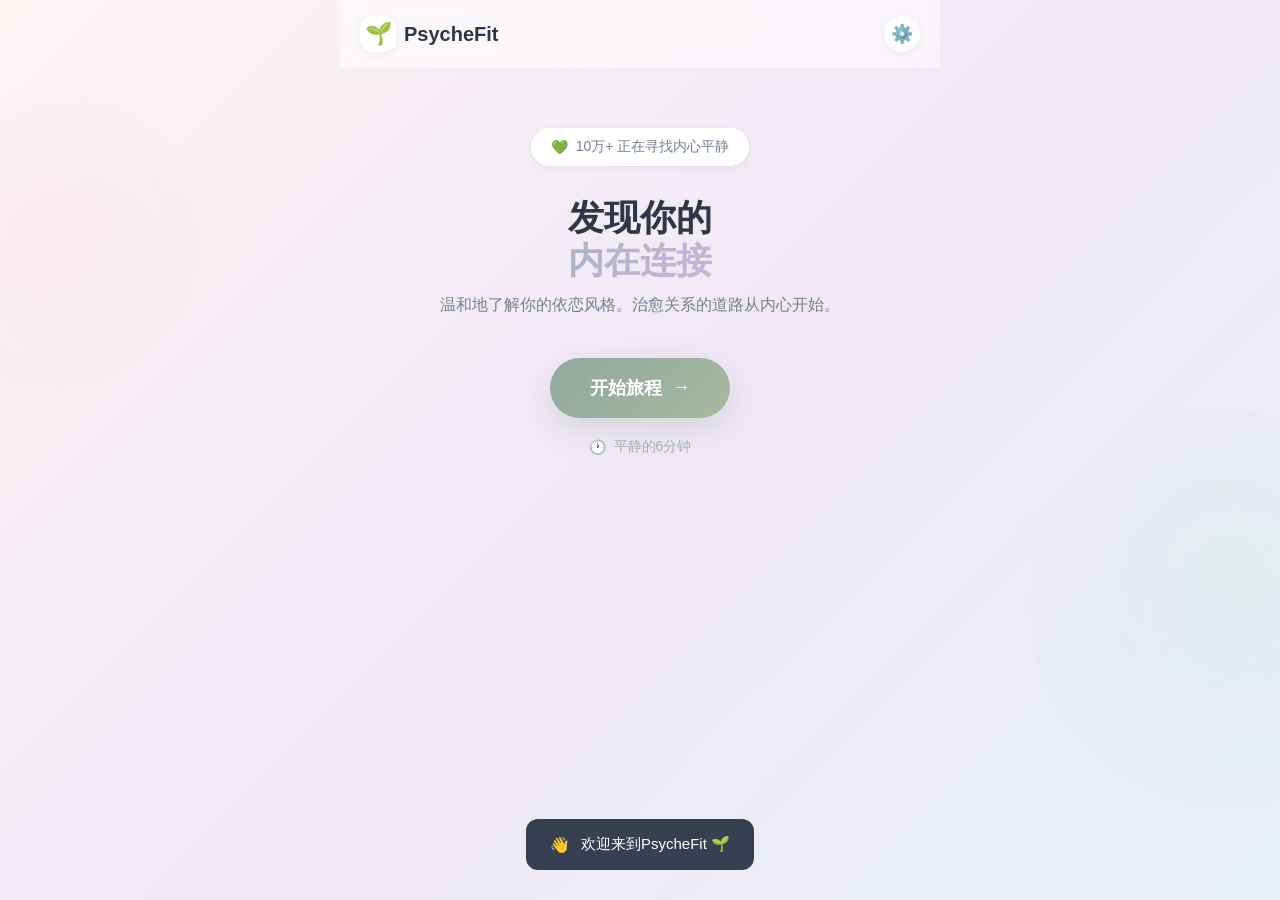
==== commit 83a7a0ce: "Add files via upload" ====
--- a/index.html
+++ b/index.html
@@ -21,7 +21,6 @@
             position: relative;
         }
 
-        /* 装饰性背景圆圈 - 增强动画 */
         .bg-circle {
             position: fixed;
             border-radius: 50%;
@@ -44,7 +43,6 @@
             background: radial-gradient(circle, #ffc9d4, transparent);
             top: 10%;
             left: -100px;
-            animation-delay: 0s;
         }
 
         .bg-circle-2 {
@@ -73,12 +71,11 @@
             padding: 0;
         }
 
-        /* Header - 增强 */
         .header {
             display: flex;
             justify-content: space-between;
             align-items: center;
-            padding: 20px 24px;
+            padding: 16px 20px;
             background: rgba(255, 255, 255, 0.5);
             backdrop-filter: blur(10px);
             position: sticky;
@@ -95,39 +92,34 @@
         .logo {
             display: flex;
             align-items: center;
-            gap: 10px;
-            font-size: 22px;
+            gap: 8px;
+            font-size: 20px;
             font-weight: 600;
             color: #2d3748;
         }
 
         .logo-icon {
-            width: 40px;
-            height: 40px;
+            width: 36px;
+            height: 36px;
             background: white;
             border-radius: 12px;
             display: flex;
             align-items: center;
             justify-content: center;
-            font-size: 24px;
+            font-size: 22px;
             box-shadow: 0 2px 10px rgba(0, 0, 0, 0.05);
-            transition: transform 0.3s ease;
-        }
-
-        .logo-icon:active {
-            transform: scale(0.95);
         }
 
         .settings-icon {
-            width: 40px;
-            height: 40px;
+            width: 36px;
+            height: 36px;
             background: rgba(255, 255, 255, 0.8);
             border-radius: 50%;
             display: flex;
             align-items: center;
             justify-content: center;
             color: #718096;
-            font-size: 20px;
+            font-size: 18px;
             cursor: pointer;
             transition: all 0.3s ease;
             box-shadow: 0 2px 10px rgba(0, 0, 0, 0.05);
@@ -135,10 +127,8 @@
 
         .settings-icon:active {
             transform: scale(0.9);
-            background: rgba(255, 255, 255, 1);
-        }
-
-        /* Welcome Screen - 增强动画 */
+        }
+
         .welcome-screen {
             text-align: center;
             padding: 60px 24px 40px;
@@ -146,41 +136,13 @@
         }
 
         @keyframes fadeInUp {
-            from {
-                opacity: 0;
-                transform: translateY(30px);
-            }
-            to {
-                opacity: 1;
-                transform: translateY(0);
-            }
+            from { opacity: 0; transform: translateY(30px); }
+            to { opacity: 1; transform: translateY(0); }
         }
 
         @keyframes fadeIn {
             from { opacity: 0; }
             to { opacity: 1; }
-        }
-
-        @keyframes slideInLeft {
-            from {
-                opacity: 0;
-                transform: translateX(-30px);
-            }
-            to {
-                opacity: 1;
-                transform: translateX(0);
-            }
-        }
-
-        @keyframes slideInRight {
-            from {
-                opacity: 0;
-                transform: translateX(30px);
-            }
-            to {
-                opacity: 1;
-                transform: translateX(0);
-            }
         }
 
         .badge {
@@ -197,15 +159,6 @@
             animation: fadeInUp 0.6s ease 0.1s both;
         }
 
-        .badge-pulse {
-            animation: pulse 2s ease-in-out infinite;
-        }
-
-        @keyframes pulse {
-            0%, 100% { transform: scale(1); }
-            50% { transform: scale(1.05); }
-        }
-
         .main-title {
             font-size: 36px;
             font-weight: 700;
@@ -248,13 +201,8 @@
             animation: fadeInUp 0.6s ease 0.4s both;
         }
 
-        .start-button:hover {
-            transform: translateY(-2px);
-            box-shadow: 0 15px 35px rgba(143, 168, 159, 0.4);
-        }
-
         .start-button:active {
-            transform: translateY(0) scale(0.98);
+            transform: scale(0.98);
         }
 
         .time-info {
@@ -268,20 +216,142 @@
             animation: fadeInUp 0.6s ease 0.5s both;
         }
 
-        .learn-more {
-            color: #a0aec0;
-            font-size: 14px;
-            margin-top: 30px;
+        .test-screen {
+            display: none;
+            height: calc(100vh - 68px);
+            padding: 0;
+            animation: fadeIn 0.4s ease;
+            flex-direction: column;
+        }
+
+        .progress-section {
+            padding: 20px 24px 16px;
+            background: rgba(255, 255, 255, 0.5);
+            backdrop-filter: blur(10px);
+        }
+
+        .progress-bar-container {
+            width: 100%;
+            height: 4px;
+            background: rgba(143, 168, 159, 0.15);
+            border-radius: 10px;
+            overflow: hidden;
+        }
+
+        .progress-bar-fill {
+            height: 100%;
+            background: linear-gradient(90deg, #8fa89f, #a8b89f);
+            border-radius: 10px;
+            transition: width 0.5s cubic-bezier(0.4, 0, 0.2, 1);
+            width: 0;
+            position: relative;
+        }
+
+        .progress-bar-fill::after {
+            content: '';
+            position: absolute;
+            top: 0;
+            right: 0;
+            width: 20px;
+            height: 100%;
+            background: linear-gradient(90deg, transparent, rgba(255, 255, 255, 0.4));
+            border-radius: 10px;
+        }
+
+        .question-area {
+            flex: 1;
+            display: flex;
+            flex-direction: column;
+            justify-content: center;
+            padding: 0 24px;
+            overflow-y: auto;
+            -webkit-overflow-scrolling: touch;
+        }
+
+        .question-container {
+            width: 100%;
+            max-width: 500px;
+            margin: 0 auto;
+        }
+
+        .question-title {
+            font-size: 24px;
+            font-weight: 600;
+            color: #2d3748;
+            line-height: 1.5;
+            text-align: center;
+            margin-bottom: 48px;
+            animation: fadeIn 0.4s ease;
+            padding: 0 10px;
+        }
+
+        .options {
+            display: flex;
+            flex-direction: column;
+            gap: 14px;
+        }
+
+        .option {
+            background: rgba(255, 255, 255, 0.9);
+            border: 2px solid rgba(143, 168, 159, 0.1);
+            border-radius: 18px;
+            padding: 18px 20px;
+            text-align: center;
             cursor: pointer;
-            transition: color 0.3s ease;
-            animation: fadeInUp 0.6s ease 0.6s both;
-        }
-
-        .learn-more:hover {
+            transition: all 0.3s cubic-bezier(0.4, 0, 0.2, 1);
+            font-size: 15px;
+            color: #2d3748;
+            font-weight: 500;
+            line-height: 1.5;
+            animation: fadeIn 0.4s ease;
+            animation-fill-mode: both;
+            box-shadow: 0 2px 8px rgba(0, 0, 0, 0.04);
+        }
+
+        .option:nth-child(1) { animation-delay: 0.1s; }
+        .option:nth-child(2) { animation-delay: 0.15s; }
+        .option:nth-child(3) { animation-delay: 0.2s; }
+        .option:nth-child(4) { animation-delay: 0.25s; }
+
+        .option:active {
+            transform: scale(0.97);
+            background: linear-gradient(135deg, rgba(168, 184, 159, 0.25), rgba(168, 184, 159, 0.15));
+            border-color: #a8b89f;
+            box-shadow: 0 4px 12px rgba(143, 168, 159, 0.2);
+        }
+
+        .test-footer {
+            padding: 16px 24px 20px;
+            background: rgba(255, 255, 255, 0.5);
+            backdrop-filter: blur(10px);
+        }
+
+        .back-button {
+            width: 100%;
+            padding: 14px;
+            border-radius: 30px;
+            font-size: 15px;
+            font-weight: 600;
+            cursor: pointer;
+            border: 2px solid rgba(143, 168, 159, 0.2);
+            background: rgba(255, 255, 255, 0.8);
             color: #718096;
-        }
-
-        /* Reflection Screen - 新增 */
+            transition: all 0.3s ease;
+            display: flex;
+            align-items: center;
+            justify-content: center;
+            gap: 8px;
+        }
+
+        .back-button:active {
+            transform: scale(0.98);
+        }
+
+        .back-button:disabled {
+            opacity: 0.4;
+            cursor: not-allowed;
+        }
+
         .reflection-screen {
             display: none;
             text-align: center;
@@ -295,6 +365,11 @@
             animation: pulse 2s ease-in-out infinite;
         }
 
+        @keyframes pulse {
+            0%, 100% { transform: scale(1); }
+            50% { transform: scale(1.05); }
+        }
+
         .reflection-title {
             font-size: 28px;
             font-weight: 600;
@@ -309,298 +384,157 @@
             margin-bottom: 40px;
         }
 
-        .growth-section {
+        .analysis-progress {
             background: rgba(255, 255, 255, 0.6);
             backdrop-filter: blur(10px);
             border-radius: 20px;
-            padding: 20px;
+            padding: 30px 24px;
             margin-bottom: 30px;
-        }
-
-        .growth-label {
-            color: #d4a5a5;
-            font-size: 11px;
-            letter-spacing: 2px;
-            text-transform: uppercase;
+            max-width: 400px;
+            margin-left: auto;
+            margin-right: auto;
+        }
+
+        .progress-label {
+            color: #4a5568;
+            font-size: 14px;
+            font-weight: 600;
             margin-bottom: 15px;
-        }
-
-        .growth-bar {
+            display: flex;
+            align-items: center;
+            justify-content: space-between;
+        }
+
+        .progress-percentage {
+            color: #8fa89f;
+            font-size: 18px;
+            font-weight: 700;
+        }
+
+        .progress-bar-container-loading {
             width: 100%;
-            height: 8px;
-            background: rgba(143, 168, 159, 0.2);
+            height: 12px;
+            background: rgba(143, 168, 159, 0.15);
             border-radius: 10px;
             overflow: hidden;
-        }
-
-        .growth-fill {
+            position: relative;
+            margin-bottom: 20px;
+        }
+
+        .progress-bar-fill-loading {
             height: 100%;
             background: linear-gradient(90deg, #8fa89f, #a8b89f);
             border-radius: 10px;
             width: 0;
-            animation: growthFill 2s ease-out forwards;
-        }
-
-        @keyframes growthFill {
-            to { width: 35%; }
-        }
-
-        /* Test Screen - 优化 */
-        .test-screen {
-            display: none;
-            padding: 20px 24px 40px;
-            animation: fadeIn 0.4s ease;
-        }
-
-        .test-header {
-            text-align: center;
-            margin-bottom: 40px;
-        }
-
-        .scenario-label {
-            color: #d4a5a5;
-            font-size: 12px;
-            letter-spacing: 2px;
-            text-transform: uppercase;
-            margin-bottom: 8px;
-        }
-
-        .scenario-number {
-            color: #a0aec0;
-            font-size: 16px;
-        }
-
-        .progress-bar {
-            width: 120px;
-            height: 8px;
-            background: rgba(255, 255, 255, 0.6);
-            border-radius: 10px;
-            margin: 20px auto;
+            transition: width 0.3s ease;
+            position: relative;
             overflow: hidden;
         }
 
-        .progress-fill {
-            height: 100%;
-            background: linear-gradient(90deg, #f4c4c4, #c4d4f4);
-            border-radius: 10px;
-            transition: width 0.5s cubic-bezier(0.4, 0, 0.2, 1);
-        }
-
-        .question-card {
-            background: rgba(255, 255, 255, 0.7);
-            backdrop-filter: blur(10px);
-            border-radius: 24px;
-            padding: 40px 24px;
-            text-align: center;
-            margin-bottom: 40px;
-            box-shadow: 0 10px 40px rgba(0, 0, 0, 0.05);
-            animation: slideInLeft 0.4s ease;
-        }
-
-        .icon-circle {
-            width: 80px;
-            height: 80px;
-            background: white;
-            border-radius: 50%;
-            display: flex;
-            align-items: center;
-            justify-content: center;
-            margin: 0 auto 30px;
-            font-size: 36px;
-            box-shadow: 0 5px 20px rgba(0, 0, 0, 0.08);
-            animation: iconBounce 0.6s ease;
-        }
-
-        @keyframes iconBounce {
-            0%, 100% { transform: scale(1); }
-            50% { transform: scale(1.1); }
-        }
-
-        .question-title {
-            font-size: 22px;
-            font-weight: 600;
-            color: #2d3748;
-            margin-bottom: 20px;
-            line-height: 1.4;
-        }
-
-        .question-desc {
-            font-size: 15px;
-            color: #718096;
-            line-height: 1.6;
-        }
-
-        .select-label {
-            color: #d4a5a5;
-            font-size: 12px;
-            letter-spacing: 2px;
-            text-transform: uppercase;
-            margin-bottom: 20px;
-            text-align: center;
-        }
-
-        .options {
-            display: flex;
-            flex-direction: column;
-            gap: 16px;
-        }
-
-        .option {
-            background: rgba(255, 255, 255, 0.8);
-            border: 2px solid transparent;
-            border-radius: 20px;
-            padding: 20px;
-            text-align: left;
-            cursor: pointer;
-            transition: all 0.3s cubic-bezier(0.4, 0, 0.2, 1);
-            animation: slideInRight 0.4s ease;
-            animation-fill-mode: both;
-        }
-
-        .option:nth-child(1) { animation-delay: 0.1s; }
-        .option:nth-child(2) { animation-delay: 0.2s; }
-        .option:nth-child(3) { animation-delay: 0.3s; }
-
-        .option:hover {
-            transform: translateX(5px);
-        }
-
-        .option:active {
-            transform: scale(0.98);
-        }
-
-        .option.selected {
-            border-color: #a8b89f;
-            background: linear-gradient(135deg, rgba(168, 184, 159, 0.15), rgba(168, 184, 159, 0.08));
-            box-shadow: 0 5px 20px rgba(168, 184, 159, 0.2);
-            transform: translateX(8px);
-        }
-
-        .option-title {
-            font-size: 16px;
-            font-weight: 600;
-            color: #2d3748;
-            margin-bottom: 8px;
-            display: flex;
-            align-items: center;
-            gap: 10px;
-        }
-
-        .option-radio {
-            width: 20px;
-            height: 20px;
-            border: 2px solid #cbd5e0;
-            border-radius: 50%;
-            display: inline-block;
-            position: relative;
-            transition: all 0.3s ease;
-        }
-
-        .option.selected .option-radio {
-            border-color: #a8b89f;
-            background: #a8b89f;
-        }
-
-        .option.selected .option-radio::after {
+        .progress-bar-fill-loading::after {
             content: '';
             position: absolute;
-            top: 50%;
-            left: 50%;
-            transform: translate(-50%, -50%);
-            width: 8px;
-            height: 8px;
-            background: white;
+            top: 0;
+            left: 0;
+            right: 0;
+            bottom: 0;
+            background: linear-gradient(90deg, transparent, rgba(255, 255, 255, 0.3), transparent);
+            animation: shimmer 1.5s infinite;
+        }
+
+        @keyframes shimmer {
+            0% { transform: translateX(-100%); }
+            100% { transform: translateX(100%); }
+        }
+
+        .progress-steps {
+            display: flex;
+            flex-direction: column;
+            gap: 12px;
+        }
+
+        .progress-step {
+            display: flex;
+            align-items: center;
+            gap: 12px;
+            padding: 8px 0;
+            opacity: 0.4;
+            transition: opacity 0.3s ease;
+        }
+
+        .progress-step.active { opacity: 1; }
+        .progress-step.completed { opacity: 0.7; }
+
+        .step-icon {
+            width: 24px;
+            height: 24px;
             border-radius: 50%;
-        }
-
-        .option-desc {
-            font-size: 14px;
-            color: #718096;
-            line-height: 1.5;
-            padding-left: 30px;
-        }
-
-        /* Navigation buttons - 优化 */
-        .nav-buttons {
-            display: flex;
-            gap: 12px;
-            margin-top: 30px;
-            position: sticky;
-            bottom: 20px;
-            z-index: 10;
-        }
-
-        .nav-button {
-            flex: 1;
-            padding: 16px;
-            border-radius: 30px;
-            font-size: 16px;
-            font-weight: 600;
-            cursor: pointer;
-            border: none;
-            transition: all 0.3s ease;
-        }
-
-        .btn-back {
-            background: rgba(255, 255, 255, 0.9);
-            color: #718096;
-            border: 2px solid #e2e8f0;
-        }
-
-        .btn-back:active {
-            transform: scale(0.95);
-        }
-
-        .btn-next {
+            background: rgba(143, 168, 159, 0.2);
+            display: flex;
+            align-items: center;
+            justify-content: center;
+            font-size: 12px;
+            flex-shrink: 0;
+        }
+
+        .progress-step.active .step-icon {
             background: linear-gradient(135deg, #8fa89f, #a8b89f);
             color: white;
-            box-shadow: 0 4px 15px rgba(143, 168, 159, 0.3);
-        }
-
-        .btn-next:hover:not(:disabled) {
-            transform: translateY(-2px);
-            box-shadow: 0 8px 20px rgba(143, 168, 159, 0.4);
-        }
-
-        .btn-next:active:not(:disabled) {
-            transform: translateY(0) scale(0.98);
-        }
-
-        .btn-next:disabled {
-            opacity: 0.5;
-            cursor: not-allowed;
-            transform: none;
-        }
-
-        /* Result Screen - 大幅优化 */
+        }
+
+        .progress-step.completed .step-icon {
+            background: #8fa89f;
+            color: white;
+        }
+
+        .step-text {
+            font-size: 14px;
+            color: #4a5568;
+            text-align: left;
+        }
+
         .result-screen {
             display: none;
             padding: 20px 24px 40px;
             animation: fadeIn 0.6s ease;
         }
 
-        .result-header {
+        .result-opening {
+            background: linear-gradient(135deg, rgba(143, 168, 159, 0.08), rgba(168, 184, 159, 0.08));
+            border-radius: 24px;
+            padding: 32px 24px;
+            margin-bottom: 24px;
             text-align: center;
-            margin-bottom: 30px;
             animation: fadeInUp 0.6s ease;
         }
 
-        .result-title {
-            font-size: 14px;
-            color: #a0aec0;
-            letter-spacing: 2px;
-            text-transform: uppercase;
+        .result-opening-icon {
+            font-size: 48px;
             margin-bottom: 20px;
         }
 
+        .result-opening-title {
+            font-size: 22px;
+            font-weight: 700;
+            color: #2d3748;
+            margin-bottom: 16px;
+            line-height: 1.4;
+        }
+
+        .result-opening-text {
+            font-size: 16px;
+            color: #4a5568;
+            line-height: 1.8;
+        }
+
         .attachment-card {
-            background: rgba(255, 255, 255, 0.8);
+            background: rgba(255, 255, 255, 0.9);
             backdrop-filter: blur(10px);
             border-radius: 24px;
             padding: 30px 24px;
             margin-bottom: 20px;
-            box-shadow: 0 10px 40px rgba(0, 0, 0, 0.08);
-            animation: slideInLeft 0.6s ease 0.2s both;
+            box-shadow: 0 10px 40px rgba(0, 0, 0, 0.06);
+            animation: fadeInUp 0.6s ease 0.1s both;
             position: relative;
             overflow: hidden;
         }
@@ -623,154 +557,51 @@
             font-weight: 600;
             letter-spacing: 1px;
             text-transform: uppercase;
-            margin-bottom: 20px;
-        }
-
-        .badge-healthy {
-            background: rgba(143, 168, 159, 0.2);
-            color: #5a7a6a;
-        }
-
-        .badge-anxious {
-            background: rgba(255, 150, 120, 0.2);
-            color: #cc6644;
-        }
-
-        .badge-avoidant {
-            background: rgba(120, 150, 200, 0.2);
-            color: #5577aa;
-        }
-
-        .badge-fearful {
-            background: rgba(200, 150, 200, 0.2);
-            color: #aa7799;
-        }
+            margin-bottom: 16px;
+        }
+
+        .badge-healthy { background: rgba(143, 168, 159, 0.2); color: #5a7a6a; }
+        .badge-anxious { background: rgba(255, 150, 120, 0.2); color: #cc6644; }
+        .badge-avoidant { background: rgba(120, 150, 200, 0.2); color: #5577aa; }
+        .badge-fearful { background: rgba(200, 150, 200, 0.2); color: #aa7799; }
 
         .attachment-name {
             font-size: 28px;
             font-weight: 700;
             color: #2d3748;
-            margin-bottom: 15px;
-        }
-
-        .attachment-desc {
-            font-size: 15px;
-            color: #4a5568;
-            line-height: 1.8;
-            margin-bottom: 25px;
-        }
-
-        /* 详细特征 - 新增 */
-        .characteristics {
+            margin-bottom: 12px;
+        }
+
+        .attachment-subtitle {
+            font-size: 14px;
+            color: #718096;
+            margin-bottom: 20px;
+        }
+
+        .score-visual {
             background: rgba(248, 250, 252, 0.8);
             border-radius: 16px;
             padding: 20px;
             margin: 20px 0;
         }
 
-        .characteristics-title {
+        .score-visual-title {
             font-size: 14px;
             font-weight: 600;
             color: #4a5568;
-            margin-bottom: 15px;
-            display: flex;
-            align-items: center;
-            gap: 8px;
-        }
-
-        .characteristic-item {
-            display: flex;
-            align-items: flex-start;
-            gap: 12px;
-            padding: 10px 0;
-            border-bottom: 1px solid rgba(226, 232, 240, 0.5);
-        }
-
-        .characteristic-item:last-child {
-            border-bottom: none;
-        }
-
-        .characteristic-icon {
-            font-size: 18px;
-            flex-shrink: 0;
-        }
-
-        .characteristic-text {
-            font-size: 14px;
-            color: #4a5568;
-            line-height: 1.6;
-        }
-
-        /* 成长建议 - 新增 */
-        .growth-tips {
-            background: linear-gradient(135deg, rgba(143, 168, 159, 0.1), rgba(168, 184, 159, 0.1));
-            border-radius: 16px;
-            padding: 20px;
-            margin: 20px 0;
-        }
-
-        .growth-tips-title {
-            font-size: 14px;
-            font-weight: 600;
-            color: #5a7a6a;
-            margin-bottom: 15px;
-            display: flex;
-            align-items: center;
-            gap: 8px;
-        }
-
-        .growth-tip-item {
-            background: white;
-            border-radius: 12px;
-            padding: 15px;
-            margin-bottom: 12px;
-            box-shadow: 0 2px 10px rgba(0, 0, 0, 0.05);
-        }
-
-        .growth-tip-item:last-child {
-            margin-bottom: 0;
-        }
-
-        .growth-tip-title {
-            font-size: 14px;
-            font-weight: 600;
-            color: #2d3748;
-            margin-bottom: 8px;
-        }
-
-        .growth-tip-desc {
+            margin-bottom: 16px;
+            text-align: center;
+        }
+
+        .score-item {
+            margin-bottom: 14px;
+        }
+
+        .score-label {
+            display: flex;
+            justify-content: space-between;
+            margin-bottom: 6px;
             font-size: 13px;
-            color: #718096;
-            line-height: 1.6;
-        }
-
-        /* 分数分布 - 新增 */
-        .score-distribution {
-            background: rgba(255, 255, 255, 0.8);
-            backdrop-filter: blur(10px);
-            border-radius: 20px;
-            padding: 24px;
-            margin-bottom: 20px;
-            animation: slideInRight 0.6s ease 0.4s both;
-        }
-
-        .score-title {
-            font-size: 16px;
-            font-weight: 600;
-            color: #2d3748;
-            margin-bottom: 20px;
-            text-align: center;
-        }
-
-        .score-item {
-            margin-bottom: 16px;
-        }
-
-        .score-label {
-            display: flex;
-            justify-content: space-between;
-            margin-bottom: 8px;
-            font-size: 14px;
         }
 
         .score-name {
@@ -779,11 +610,12 @@
         }
 
         .score-value {
-            color: #718096;
+            color: #8fa89f;
+            font-weight: 600;
         }
 
         .score-bar-bg {
-            height: 8px;
+            height: 6px;
             background: rgba(226, 232, 240, 0.5);
             border-radius: 10px;
             overflow: hidden;
@@ -801,19 +633,271 @@
         .score-bar-fill.avoidant { background: linear-gradient(90deg, #7896c8, #98b6e8); }
         .score-bar-fill.fearful { background: linear-gradient(90deg, #c896c8, #d8b6d8); }
 
-        .read-more {
-            color: #8fa89f;
+        .scenario-mirror {
+            background: rgba(255, 255, 255, 0.8);
+            backdrop-filter: blur(10px);
+            border-radius: 20px;
+            padding: 28px 24px;
+            margin-bottom: 20px;
+            animation: fadeInUp 0.6s ease 0.2s both;
+        }
+
+        .scenario-mirror-title {
+            font-size: 18px;
+            font-weight: 700;
+            color: #2d3748;
+            margin-bottom: 20px;
+            display: flex;
+            align-items: center;
+            gap: 10px;
+        }
+
+        .scenario-item {
+            background: linear-gradient(135deg, rgba(143, 168, 159, 0.05), rgba(168, 184, 159, 0.05));
+            border-left: 3px solid #8fa89f;
+            border-radius: 12px;
+            padding: 16px;
+            margin-bottom: 14px;
+        }
+
+        .scenario-item:last-child {
+            margin-bottom: 0;
+        }
+
+        .scenario-situation {
             font-size: 14px;
             font-weight: 600;
-            display: inline-flex;
+            color: #2d3748;
+            margin-bottom: 8px;
+        }
+
+        .scenario-response {
+            font-size: 14px;
+            color: #4a5568;
+            line-height: 1.6;
+        }
+
+        .relationship-impact {
+            background: rgba(255, 255, 255, 0.8);
+            backdrop-filter: blur(10px);
+            border-radius: 20px;
+            padding: 28px 24px;
+            margin-bottom: 20px;
+            animation: fadeInUp 0.6s ease 0.3s both;
+        }
+
+        .relationship-impact-title {
+            font-size: 18px;
+            font-weight: 700;
+            color: #2d3748;
+            margin-bottom: 16px;
+            display: flex;
+            align-items: center;
+            gap: 10px;
+        }
+
+        .relationship-impact-text {
+            font-size: 15px;
+            color: #4a5568;
+            line-height: 1.8;
+            margin-bottom: 20px;
+        }
+
+        .partner-tips {
+            background: linear-gradient(135deg, rgba(168, 181, 216, 0.08), rgba(200, 181, 216, 0.08));
+            border-radius: 12px;
+            padding: 16px;
+        }
+
+        .partner-tips-label {
+            font-size: 13px;
+            font-weight: 600;
+            color: #5a6a7a;
+            margin-bottom: 10px;
+            display: flex;
             align-items: center;
             gap: 6px;
+        }
+
+        .partner-tips-text {
+            font-size: 14px;
+            color: #4a5568;
+            line-height: 1.6;
+        }
+
+        .action-plan {
+            background: linear-gradient(135deg, rgba(143, 168, 159, 0.12), rgba(168, 184, 159, 0.08));
+            border-radius: 20px;
+            padding: 28px 24px;
+            margin-bottom: 20px;
+            animation: fadeInUp 0.6s ease 0.4s both;
+        }
+
+        .action-plan-title {
+            font-size: 18px;
+            font-weight: 700;
+            color: #2d3748;
+            margin-bottom: 12px;
+            display: flex;
+            align-items: center;
+            gap: 10px;
+        }
+
+        .action-plan-subtitle {
+            font-size: 14px;
+            color: #5a7a6a;
+            margin-bottom: 20px;
+            font-weight: 500;
+        }
+
+        .action-item {
+            background: white;
+            border-radius: 14px;
+            padding: 18px;
+            margin-bottom: 12px;
+            box-shadow: 0 2px 8px rgba(0, 0, 0, 0.04);
+            position: relative;
+            padding-left: 54px;
+        }
+
+        .action-item:last-child {
+            margin-bottom: 0;
+        }
+
+        .action-number {
+            position: absolute;
+            left: 18px;
+            top: 18px;
+            width: 28px;
+            height: 28px;
+            background: linear-gradient(135deg, #8fa89f, #a8b89f);
+            border-radius: 50%;
+            color: white;
+            font-size: 13px;
+            font-weight: 700;
+            display: flex;
+            align-items: center;
+            justify-content: center;
+        }
+
+        .action-title {
+            font-size: 15px;
+            font-weight: 600;
+            color: #2d3748;
+            margin-bottom: 8px;
+        }
+
+        .action-desc {
+            font-size: 14px;
+            color: #4a5568;
+            line-height: 1.6;
+            margin-bottom: 10px;
+        }
+
+        .action-how {
+            font-size: 13px;
+            color: #718096;
+            background: rgba(143, 168, 159, 0.08);
+            padding: 10px 12px;
+            border-radius: 8px;
+            line-height: 1.5;
+        }
+
+        .action-how strong {
+            color: #5a7a6a;
+            font-weight: 600;
+        }
+
+        .today-action {
+            background: linear-gradient(135deg, rgba(255, 240, 245, 0.9), rgba(245, 240, 255, 0.9));
+            border-radius: 20px;
+            padding: 28px 24px;
+            margin-bottom: 20px;
+            text-align: center;
+            animation: fadeInUp 0.6s ease 0.5s both;
+        }
+
+        .today-action-icon {
+            font-size: 40px;
+            margin-bottom: 16px;
+        }
+
+        .today-action-title {
+            font-size: 18px;
+            font-weight: 700;
+            color: #2d3748;
+            margin-bottom: 12px;
+        }
+
+        .today-action-text {
+            font-size: 15px;
+            color: #4a5568;
+            line-height: 1.7;
+            margin-bottom: 20px;
+        }
+
+        .today-action-button {
+            background: linear-gradient(135deg, #8fa89f, #a8b89f);
+            color: white;
+            border: none;
+            padding: 14px 28px;
+            border-radius: 24px;
+            font-size: 15px;
+            font-weight: 600;
             cursor: pointer;
-            transition: gap 0.3s ease;
-        }
-
-        .read-more:hover {
-            gap: 10px;
+            box-shadow: 0 6px 20px rgba(143, 168, 159, 0.3);
+            transition: all 0.3s ease;
+        }
+
+        .today-action-button:active {
+            transform: scale(0.98);
+        }
+
+        .resources-section {
+            background: rgba(255, 255, 255, 0.7);
+            backdrop-filter: blur(10px);
+            border-radius: 20px;
+            padding: 24px;
+            margin-bottom: 20px;
+            animation: fadeInUp 0.6s ease 0.6s both;
+        }
+
+        .resources-title {
+            font-size: 16px;
+            font-weight: 600;
+            color: #2d3748;
+            margin-bottom: 16px;
+            display: flex;
+            align-items: center;
+            gap: 8px;
+        }
+
+        .resource-item {
+            background: white;
+            border-radius: 12px;
+            padding: 16px;
+            margin-bottom: 12px;
+            cursor: pointer;
+            transition: all 0.3s ease;
+            border: 2px solid transparent;
+        }
+
+        .resource-item:active {
+            transform: scale(0.98);
+            border-color: #a8b89f;
+        }
+
+        .resource-name {
+            font-size: 15px;
+            font-weight: 600;
+            color: #2d3748;
+            margin-bottom: 5px;
+        }
+
+        .resource-desc {
+            font-size: 13px;
+            color: #718096;
+            line-height: 1.5;
         }
 
         .action-buttons {
@@ -849,172 +933,6 @@
             transform: scale(0.98);
         }
 
-        .wisdom-card {
-            background: linear-gradient(135deg, rgba(255, 240, 245, 0.8), rgba(245, 240, 255, 0.8));
-            backdrop-filter: blur(10px);
-            border-radius: 24px;
-            padding: 30px 24px;
-            text-align: center;
-            margin-top: 30px;
-            animation: fadeInUp 0.6s ease 0.6s both;
-        }
-
-        .wisdom-icon {
-            font-size: 28px;
-            margin-bottom: 15px;
-        }
-
-        .wisdom-label {
-            color: #a0aec0;
-            font-size: 11px;
-            letter-spacing: 2px;
-            text-transform: uppercase;
-            margin-bottom: 15px;
-        }
-
-        .wisdom-quote {
-            font-size: 16px;
-            font-style: italic;
-            color: #4a5568;
-            line-height: 1.8;
-            margin-bottom: 15px;
-        }
-
-        .wisdom-source {
-            color: #a0aec0;
-            font-size: 12px;
-        }
-
-        /* Attachment Overview - 优化 */
-        .attachment-overview {
-            display: none;
-            padding: 20px 24px 40px;
-            animation: fadeIn 0.6s ease;
-        }
-
-        .overview-title {
-            font-size: 24px;
-            font-weight: 700;
-            color: #2d3748;
-            margin-bottom: 10px;
-            animation: fadeInUp 0.6s ease;
-        }
-
-        .overview-desc {
-            font-size: 14px;
-            color: #718096;
-            line-height: 1.6;
-            margin-bottom: 30px;
-            animation: fadeInUp 0.6s ease 0.1s both;
-        }
-
-        .style-card {
-            background: rgba(255, 255, 255, 0.8);
-            backdrop-filter: blur(10px);
-            border-radius: 20px;
-            padding: 24px;
-            margin-bottom: 16px;
-            cursor: pointer;
-            transition: all 0.3s cubic-bezier(0.4, 0, 0.2, 1);
-            border: 2px solid transparent;
-            animation: slideInLeft 0.4s ease;
-            animation-fill-mode: both;
-        }
-
-        .style-card:nth-child(1) { animation-delay: 0.2s; }
-        .style-card:nth-child(2) { animation-delay: 0.3s; }
-        .style-card:nth-child(3) { animation-delay: 0.4s; }
-        .style-card:nth-child(4) { animation-delay: 0.5s; }
-
-        .style-card:hover {
-            transform: translateX(5px);
-        }
-
-        .style-card:active {
-            transform: scale(0.98);
-        }
-
-        .style-card.green {
-            background: linear-gradient(135deg, rgba(230, 245, 235, 0.95), rgba(220, 240, 230, 0.95));
-        }
-
-        .style-card.orange {
-            background: linear-gradient(135deg, rgba(255, 240, 235, 0.95), rgba(255, 235, 230, 0.95));
-        }
-
-        .style-card.blue {
-            background: linear-gradient(135deg, rgba(235, 245, 255, 0.95), rgba(230, 240, 255, 0.95));
-        }
-
-        .style-card.purple {
-            background: linear-gradient(135deg, rgba(245, 235, 255, 0.95), rgba(240, 230, 255, 0.95));
-        }
-
-        .style-icon {
-            font-size: 36px;
-            margin-bottom: 15px;
-        }
-
-        .style-name {
-            font-size: 20px;
-            font-weight: 700;
-            color: #2d3748;
-            margin-bottom: 10px;
-        }
-
-        .style-desc {
-            font-size: 14px;
-            color: #4a5568;
-            line-height: 1.6;
-            margin-bottom: 15px;
-        }
-
-        /* Loading Animation - 新增 */
-        .loading-overlay {
-            position: fixed;
-            top: 0;
-            left: 0;
-            right: 0;
-            bottom: 0;
-            background: rgba(255, 255, 255, 0.95);
-            backdrop-filter: blur(10px);
-            display: none;
-            align-items: center;
-            justify-content: center;
-            z-index: 1000;
-            animation: fadeIn 0.3s ease;
-        }
-
-        .loading-content {
-            text-align: center;
-        }
-
-        .spinner {
-            width: 60px;
-            height: 60px;
-            border: 4px solid rgba(143, 168, 159, 0.2);
-            border-top-color: #8fa89f;
-            border-radius: 50%;
-            animation: spin 1s linear infinite;
-            margin: 0 auto 20px;
-        }
-
-        @keyframes spin {
-            to { transform: rotate(360deg); }
-        }
-
-        .loading-text {
-            font-size: 16px;
-            color: #4a5568;
-            margin-bottom: 10px;
-        }
-
-        .loading-subtext {
-            font-size: 14px;
-            color: #a0aec0;
-        }
-
-        /* Modal - 新增 */
         .modal {
             position: fixed;
             top: 0;
@@ -1028,7 +946,6 @@
             justify-content: center;
             z-index: 1001;
             padding: 20px;
-            animation: fadeIn 0.3s ease;
         }
 
         .modal-content {
@@ -1037,20 +954,6 @@
             padding: 30px 24px;
             max-width: 400px;
             width: 100%;
-            max-height: 80vh;
-            overflow-y: auto;
-            animation: slideInUp 0.4s ease;
-        }
-
-        @keyframes slideInUp {
-            from {
-                opacity: 0;
-                transform: translateY(50px);
-            }
-            to {
-                opacity: 1;
-                transform: translateY(0);
-            }
         }
 
         .modal-title {
@@ -1097,118 +1000,31 @@
             transform: scale(0.95);
         }
 
-        /* Responsive */
-        @media (max-width: 375px) {
-            .main-title {
-                font-size: 32px;
-            }
-            .question-title {
-                font-size: 20px;
-            }
-            .attachment-name {
-                font-size: 24px;
-            }
-        }
-
-        @media (min-width: 768px) {
-            .container {
-                max-width: 600px;
-                margin: 0 auto;
-            }
-        }
-
-        /* Toast Notification - 新增 */
         .toast {
             position: fixed;
             bottom: -100px;
             left: 50%;
             transform: translateX(-50%);
             background: rgba(45, 55, 72, 0.95);
-            backdrop-filter: blur(10px);
             color: white;
             padding: 16px 24px;
             border-radius: 12px;
-            box-shadow: 0 10px 40px rgba(0, 0, 0, 0.3);
             z-index: 1002;
-            transition: bottom 0.4s cubic-bezier(0.4, 0, 0.2, 1);
+            transition: bottom 0.4s;
             display: flex;
             align-items: center;
             gap: 12px;
             font-size: 15px;
-            max-width: 90%;
         }
 
         .toast.show {
             bottom: 30px;
         }
 
-        .toast-icon {
-            font-size: 20px;
-        }
-
-        /* Progress Indicator - 新增 */
-        .question-progress {
-            display: flex;
-            justify-content: center;
-            gap: 6px;
-            margin: 25px 0;
-            flex-wrap: wrap;
-            padding: 0 20px;
-        }
-
-        .progress-dot {
-            width: 8px;
-            height: 8px;
-            border-radius: 50%;
-            background: rgba(160, 174, 192, 0.3);
-            transition: all 0.3s ease;
-        }
-
-        .progress-dot.completed {
-            background: linear-gradient(135deg, #8fa89f, #a8b89f);
-            transform: scale(1.2);
-        }
-
-        .progress-dot.current {
-            background: #c8b5d8;
-            transform: scale(1.4);
-            box-shadow: 0 0 10px rgba(200, 181, 216, 0.5);
-        }
-
-        /* Swipe Animation - 新增 */
-        @keyframes swipeOut {
-            to {
-                opacity: 0;
-                transform: translateX(-30px);
-            }
-        }
-
-        @keyframes swipeIn {
-            from {
-                opacity: 0;
-                transform: translateX(30px);
-            }
-            to {
-                opacity: 1;
-                transform: translateX(0);
-            }
-        }
-
-        .question-card.swipe-out {
-            animation: swipeOut 0.3s ease forwards;
-        }
-
-        .question-card.swipe-in {
-            animation: swipeIn 0.3s ease forwards;
-        }
-
-        /* Confetti Effect - 新增 */
         .confetti {
             position: fixed;
             width: 10px;
             height: 10px;
-            background: #f0f;
-            position: absolute;
             animation: confetti-fall 3s linear forwards;
             z-index: 999;
         }
@@ -1220,396 +1036,13 @@
             }
         }
 
-        /* Percentage Circle - 新增 */
-        .percentage-circle {
-            width: 120px;
-            height: 120px;
-            border-radius: 50%;
-            background: conic-gradient(
-                #8fa89f 0deg,
-                #8fa89f var(--percentage),
-                rgba(226, 232, 240, 0.3) var(--percentage),
-                rgba(226, 232, 240, 0.3) 360deg
-            );
-            display: flex;
-            align-items: center;
-            justify-content: center;
-            margin: 0 auto 20px;
-            position: relative;
-            animation: rotate 2s ease-in-out;
-        }
-
-        @keyframes rotate {
-            from { transform: rotate(0deg); }
-            to { transform: rotate(360deg); }
-        }
-
-        .percentage-circle::before {
-            content: '';
-            position: absolute;
-            width: 100px;
-            height: 100px;
-            border-radius: 50%;
-            background: white;
-        }
-
-        .percentage-text {
-            position: relative;
-            z-index: 1;
-            font-size: 28px;
-            font-weight: 700;
-            color: #2d3748;
-        }
-
-        /* Comparison Chart - 新增 */
-        .comparison-section {
-            background: rgba(255, 255, 255, 0.6);
-            backdrop-filter: blur(10px);
-            border-radius: 20px;
-            padding: 24px;
-            margin: 20px 0;
-        }
-
-        .comparison-title {
-            font-size: 16px;
-            font-weight: 600;
-            color: #2d3748;
-            margin-bottom: 20px;
-            text-align: center;
-        }
-
-        .comparison-item {
-            display: flex;
-            justify-content: space-between;
-            align-items: center;
-            padding: 12px 0;
-            border-bottom: 1px solid rgba(226, 232, 240, 0.5);
-        }
-
-        .comparison-item:last-child {
-            border-bottom: none;
-        }
-
-        .comparison-label {
-            font-size: 14px;
-            color: #4a5568;
-            display: flex;
-            align-items: center;
-            gap: 8px;
-        }
-
-        .comparison-bar-container {
-            flex: 1;
-            margin: 0 15px;
-            height: 8px;
-            background: rgba(226, 232, 240, 0.5);
-            border-radius: 10px;
-            overflow: hidden;
-        }
-
-        .comparison-bar {
-            height: 100%;
-            background: linear-gradient(90deg, #8fa89f, #a8b89f);
-            border-radius: 10px;
-            transition: width 1.5s cubic-bezier(0.4, 0, 0.2, 1);
-            width: 0;
-        }
-
-        .comparison-value {
-            font-size: 14px;
-            font-weight: 600;
-            color: #718096;
-            min-width: 45px;
-            text-align: right;
-        }
-
-        /* Insight Cards - 新增 */
-        .insights-section {
-            margin: 20px 0;
-        }
-
-        .insight-card {
-            background: linear-gradient(135deg, rgba(143, 168, 159, 0.08), rgba(168, 184, 159, 0.08));
-            border-left: 4px solid #8fa89f;
-            border-radius: 12px;
-            padding: 16px;
-            margin-bottom: 12px;
-            animation: slideInLeft 0.4s ease;
-        }
-
-        .insight-header {
-            display: flex;
-            align-items: center;
-            gap: 10px;
-            margin-bottom: 10px;
-        }
-
-        .insight-icon {
-            font-size: 24px;
-        }
-
-        .insight-title {
-            font-size: 15px;
-            font-weight: 600;
-            color: #2d3748;
-        }
-
-        .insight-text {
-            font-size: 14px;
-            color: #4a5568;
-            line-height: 1.6;
-            padding-left: 34px;
-        }
-
-        /* Resources Section - 新增 */
-        .resources-section {
-            background: rgba(255, 255, 255, 0.7);
-            backdrop-filter: blur(10px);
-            border-radius: 20px;
-            padding: 24px;
-            margin: 20px 0;
-        }
-
-        .resources-title {
-            font-size: 16px;
-            font-weight: 600;
-            color: #2d3748;
-            margin-bottom: 15px;
-            display: flex;
-            align-items: center;
-            gap: 8px;
-        }
-
-        .resource-item {
-            background: white;
-            border-radius: 12px;
-            padding: 16px;
-            margin-bottom: 12px;
-            cursor: pointer;
-            transition: all 0.3s ease;
-            border: 2px solid transparent;
-        }
-
-        .resource-item:hover {
-            border-color: #a8b89f;
-            transform: translateX(5px);
-        }
-
-        .resource-item:active {
-            transform: scale(0.98);
-        }
-
-        .resource-name {
-            font-size: 15px;
-            font-weight: 600;
-            color: #2d3748;
-            margin-bottom: 5px;
-        }
-
-        .resource-desc {
-            font-size: 13px;
-            color: #718096;
-            line-height: 1.5;
-        }
-
-        /* Quote Box - 新增 */
-        .quote-box {
-            background: linear-gradient(135deg, rgba(168, 181, 216, 0.1), rgba(200, 181, 216, 0.1));
-            border-left: 4px solid #a8b5d8;
-            border-radius: 12px;
-            padding: 20px;
-            margin: 20px 0;
-            font-style: italic;
-        }
-
-        .quote-text {
-            font-size: 15px;
-            color: #4a5568;
-            line-height: 1.7;
-            margin-bottom: 10px;
-        }
-
-        .quote-author {
-            font-size: 13px;
-            color: #718096;
-            font-style: normal;
-            font-weight: 600;
-        }
-
-        /* Journey Timeline - 新增 */
-        .timeline {
-            position: relative;
-            padding: 20px 0;
-            margin: 20px 0;
-        }
-
-        .timeline::before {
-            content: '';
-            position: absolute;
-            left: 20px;
-            top: 0;
-            bottom: 0;
-            width: 2px;
-            background: linear-gradient(to bottom, #8fa89f, #a8b89f);
-        }
-
-        .timeline-item {
-            position: relative;
-            padding-left: 50px;
-            margin-bottom: 30px;
-        }
-
-        .timeline-dot {
-            position: absolute;
-            left: 13px;
-            top: 5px;
-            width: 16px;
-            height: 16px;
-            border-radius: 50%;
-            background: white;
-            border: 3px solid #8fa89f;
-            box-shadow: 0 0 0 4px rgba(143, 168, 159, 0.2);
-        }
-
-        .timeline-content {
-            background: rgba(255, 255, 255, 0.8);
-            border-radius: 12px;
-            padding: 16px;
-        }
-
-        .timeline-title {
-            font-size: 14px;
-            font-weight: 600;
-            color: #2d3748;
-            margin-bottom: 8px;
-        }
-
-        .timeline-desc {
-            font-size: 13px;
-            color: #718096;
-            line-height: 1.6;
-        }
-
-        /* Emoji Feedback - 新增 */
-        .emoji-feedback {
-            display: flex;
-            justify-content: center;
-            gap: 20px;
-            margin: 30px 0;
-        }
-
-        .emoji-btn {
-            font-size: 36px;
-            cursor: pointer;
-            transition: all 0.3s ease;
-            filter: grayscale(1);
-            opacity: 0.5;
-        }
-
-        .emoji-btn:hover {
-            filter: grayscale(0);
-            opacity: 1;
-            transform: scale(1.2);
-        }
-
-        .emoji-btn.selected {
-            filter: grayscale(0);
-            opacity: 1;
-            transform: scale(1.3);
-            animation: bounce 0.5s ease;
-        }
-
-        @keyframes bounce {
-            0%, 100% { transform: scale(1.3); }
-            50% { transform: scale(1.5); }
-        }
-
-        /* Stats Cards - 新增 */
-        .stats-grid {
-            display: grid;
-            grid-template-columns: repeat(2, 1fr);
-            gap: 12px;
-            margin: 20px 0;
-        }
-
-        .stat-card {
-            background: rgba(255, 255, 255, 0.8);
-            backdrop-filter: blur(10px);
-            border-radius: 16px;
-            padding: 20px;
-            text-align: center;
-        }
-
-        .stat-icon {
-            font-size: 28px;
-            margin-bottom: 10px;
-        }
-
-        .stat-value {
-            font-size: 24px;
-            font-weight: 700;
-            color: #2d3748;
-            margin-bottom: 5px;
-        }
-
-        .stat-label {
-            font-size: 12px;
-            color: #718096;
-            text-transform: uppercase;
-            letter-spacing: 1px;
-        }
-
-        /* Accessibility */
-        .visually-hidden {
-            position: absolute;
-            width: 1px;
-            height: 1px;
-            padding: 0;
-            margin: -1px;
-            overflow: hidden;
-            clip: rect(0, 0, 0, 0);
-            white-space: nowrap;
-            border-width: 0;
-        }
-
-        /* Dark Mode Support - 新增 */
-        @media (prefers-color-scheme: dark) {
-            body {
-                background: linear-gradient(135deg, #1a1a2e 0%, #16213e 50%, #0f3460 100%);
-            }
-            
-            .header {
-                background: rgba(30, 30, 50, 0.8);
-            }
-            
-            .logo, .main-title, .attachment-name, .question-title {
-                color: #e2e8f0;
-            }
-            
-            .subtitle, .question-desc, .attachment-desc {
-                color: #a0aec0;
-            }
-            
-            .question-card, .attachment-card, .style-card {
-                background: rgba(30, 30, 50, 0.8);
-            }
-            
-            .option {
-                background: rgba(40, 40, 60, 0.8);
-            }
-        }
-
-        /* Print Styles */
-        @media print {
-            .header, .nav-buttons, .action-buttons {
-                display: none;
-            }
-            body {
-                background: white;
-            }
-            .bg-circle {
-                display: none;
-            }
+        @media (max-width: 375px) {
+            .main-title { font-size: 32px; }
+            .question-title { font-size: 22px; }
+        }
+
+        @media (min-width: 768px) {
+            .container { max-width: 600px; margin: 0 auto; }
         }
     </style>
 </head>
@@ -1619,7 +1052,6 @@
     <div class="bg-circle bg-circle-3"></div>
 
     <div class="container">
-        <!-- Header -->
         <div class="header" id="header">
             <div class="logo">
                 <div class="logo-icon">🌱</div>
@@ -1628,9 +1060,8 @@
             <div class="settings-icon" onclick="showSettings()">⚙️</div>
         </div>
 
-        <!-- Welcome Screen -->
         <div class="welcome-screen" id="welcomeScreen">
-            <div class="badge badge-pulse">
+            <div class="badge">
                 <span>💚</span>
                 <span>10万+ 正在寻找内心平静</span>
             </div>
@@ -1641,154 +1072,80 @@
             <p class="subtitle">
                 温和地了解你的依恋风格。治愈关系的道路从内心开始。
             </p>
-            <button class="start-button" onclick="startJourney()">
+            <button class="start-button" onclick="startTest()">
                 开始旅程
                 <span>→</span>
             </button>
             <div class="time-info">
                 <span>🕐</span>
-                <span>平静的5分钟</span>
-            </div>
-            <div class="learn-more" onclick="showAttachmentOverview()">
-                探索依恋理论
+                <span>平静的6分钟</span>
             </div>
         </div>
 
-        <!-- Reflection Screen -->
+        <div class="test-screen" id="testScreen">
+            <div class="progress-section">
+                <div class="progress-bar-container">
+                    <div class="progress-bar-fill" id="progressFill"></div>
+                </div>
+            </div>
+            <div class="question-area">
+                <div class="question-container">
+                    <h2 class="question-title" id="questionTitle"></h2>
+                    <div class="options" id="optionsContainer"></div>
+                </div>
+            </div>
+            <div class="test-footer">
+                <button class="back-button" id="backButton" onclick="previousQuestion()">
+                    <span>←</span>
+                    <span>返回上一题</span>
+                </button>
+            </div>
+        </div>
+
         <div class="reflection-screen" id="reflectionScreen">
             <div class="reflection-icon">🌸</div>
-            <h2 class="reflection-title">治愈需要时间...</h2>
-            <p class="reflection-subtitle">滋养你的内心花园。</p>
+            <h2 class="reflection-title">正在分析你的依恋模式...</h2>
+            <p class="reflection-subtitle">请稍等片刻，我们正在为你生成专属报告</p>
             
-            <div class="growth-section">
-                <div class="growth-label">成长</div>
-                <div class="growth-bar">
-                    <div class="growth-fill"></div>
+            <div class="analysis-progress">
+                <div class="progress-label">
+                    <span>分析进度</span>
+                    <span class="progress-percentage" id="progressPercentage">0%</span>
+                </div>
+                <div class="progress-bar-container-loading">
+                    <div class="progress-bar-fill-loading" id="loadingProgressBar"></div>
+                </div>
+                
+                <div class="progress-steps">
+                    <div class="progress-step" id="step1">
+                        <div class="step-icon">1</div>
+                        <div class="step-text">收集回答数据</div>
+                    </div>
+                    <div class="progress-step" id="step2">
+                        <div class="step-icon">2</div>
+                        <div class="step-text">分析依恋模式</div>
+                    </div>
+                    <div class="progress-step" id="step3">
+                        <div class="step-icon">3</div>
+                        <div class="step-text">生成个性化洞察</div>
+                    </div>
+                    <div class="progress-step" id="step4">
+                        <div class="step-icon">4</div>
+                        <div class="step-text">准备成长建议</div>
+                    </div>
                 </div>
             </div>
-
-            <div class="wisdom-card">
-                <div class="wisdom-icon">🧘</div>
-                <div class="wisdom-label">每日智慧</div>
-                <p class="wisdom-quote">
-                    "就像莲花一样，我们也有能力从淤泥中升起，从黑暗中绽放，向世界散发光芒。"
-                </p>
-                <div class="wisdom-source">— 正念提示</div>
-            </div>
         </div>
 
-        <!-- Attachment Overview Screen -->
-        <div class="attachment-overview" id="attachmentOverview">
-            <h2 class="overview-title">依恋风格<br>研究与洞察</h2>
-            <p class="overview-desc">
-                探索心理学研究识别的四种主要依恋风格。理解这些模式是建立更健康关系的第一步。
-            </p>
-
-            <div class="style-card green" onclick="showStyleDetail('secure')">
-                <div class="style-icon">🌱</div>
-                <div class="attachment-badge badge-healthy">健康</div>
-                <div class="style-name">安全型依恋</div>
-                <div class="style-desc">
-                    以对亲密关系和独立性的舒适感为特征。安全型个体信任伴侣并有效处理冲突，促进稳定和温暖。
-                </div>
-                <div class="read-more">阅读完整档案 →</div>
-            </div>
-
-            <div class="style-card orange" onclick="showStyleDetail('anxious')">
-                <div class="style-icon">🧡</div>
-                <div class="attachment-badge badge-anxious">寻求安慰</div>
-                <div class="style-name">焦虑-矛盾型</div>
-                <div class="style-desc">
-                    通常以对被抛弃的深层恐惧为特征。个体可能寻求持续的确认，在不与伴侣密切接触时感到不安。
-                </div>
-                <div class="read-more">阅读完整档案 →</div>
-            </div>
-
-            <div class="style-card blue" onclick="showStyleDetail('avoidant')">
-                <div class="style-icon">🛡️</div>
-                <div class="attachment-badge badge-avoidant">独立</div>
-                <div class="style-name">回避-疏离型</div>
-                <div class="style-desc">
-                    以强烈的自立愿望为标志。情感亲密可能让人感到窒息，导致这些个体在关系过于亲密时退缩。
-                </div>
-                <div class="read-more">阅读完整档案 →</div>
-            </div>
-
-            <div class="style-card purple" onclick="showStyleDetail('fearful')">
-                <div class="style-icon">〰️</div>
-                <div class="attachment-badge badge-fearful">复杂</div>
-                <div class="style-name">恐惧-回避型</div>
-                <div class="style-desc">
-                    也称为混乱型依恋。个体渴望亲密但害怕被拒绝，经常在吸引伴侣和推开伴侣之间摇摆。
-                </div>
-                <div class="read-more">阅读完整档案 →</div>
-            </div>
-
-            <button class="start-button" style="width: 100%; margin-top: 20px;" onclick="backToWelcome()">
-                开始评估 →
-            </button>
-        </div>
-
-        <!-- Test Screen -->
-        <div class="test-screen" id="testScreen">
-            <div class="test-header">
-                <div class="scenario-label">情景</div>
-                <div class="scenario-number">第<span id="currentQ">1</span>题，共<span id="totalQ">20</span>题</div>
-                <div class="progress-bar">
-                    <div class="progress-fill" id="progressFill"></div>
-                </div>
-                <div class="question-progress" id="questionProgress"></div>
-            </div>
-
-            <div class="question-card">
-                <div class="icon-circle" id="questionIcon">🌱</div>
-                <h2 class="question-title" id="questionTitle"></h2>
-                <p class="question-desc" id="questionDesc"></p>
-            </div>
-
-            <div class="select-label">选择一个选项</div>
-            <div class="options" id="optionsContainer"></div>
-
-            <div class="nav-buttons">
-                <button class="nav-button btn-back" onclick="previousQuestion()">← 返回</button>
-                <button class="nav-button btn-next" id="nextBtn" onclick="nextQuestion()" disabled>下一步 →</button>
-            </div>
-        </div>
-
-        <!-- Result Screen -->
         <div class="result-screen" id="resultScreen">
-            <div class="result-header">
-                <div class="result-title">你的依恋风格</div>
-            </div>
-
             <div id="resultContent"></div>
-
             <div class="action-buttons">
-                <button class="share-button" onclick="shareResult()">📊 分享</button>
-                <button class="restart-button" onclick="restartTest()">🔄 重测</button>
-            </div>
-
-            <div class="wisdom-card">
-                <div class="wisdom-icon">🌸</div>
-                <div class="wisdom-label">每日智慧</div>
-                <p class="wisdom-quote">
-                    "就像莲花一样，我们也有能力从淤泥中升起，从黑暗中绽放，向世界散发光芒。"
-                </p>
-                <div class="wisdom-source">— 正念提示</div>
+                <button class="share-button" onclick="shareResult()">📊 分享结果</button>
+                <button class="restart-button" onclick="restartTest()">🔄 重新测试</button>
             </div>
         </div>
     </div>
 
-    <!-- Loading Overlay -->
-    <div class="loading-overlay" id="loadingOverlay">
-        <div class="loading-content">
-            <div class="spinner"></div>
-            <div class="loading-text">正在分析你的回答...</div>
-            <div class="loading-subtext">发现你的依恋风格</div>
-        </div>
-    </div>
-
-    <!-- Modal -->
     <div class="modal" id="modal">
         <div class="modal-content">
             <h3 class="modal-title" id="modalTitle"></h3>
@@ -1800,541 +1157,198 @@
         </div>
     </div>
 
-    <!-- Toast Notification -->
     <div class="toast" id="toast">
         <span class="toast-icon" id="toastIcon">✓</span>
         <span id="toastMessage">进度已保存</span>
     </div>
 
     <script>
-        // Test questions data - 使用多维度评分系统
-        // 每个选项对四种依恋类型都有影响分数（0-3分）
         const questions = [
-            {
-                icon: '💬',
-                title: "你的伴侣几个小时没有回复。",
-                desc: "你发送了一条重要信息，但还没有收到回复。",
-                options: [
-                    { 
-                        title: "担心并分析", 
-                        desc: "我一直在查看手机，想知道是不是我说错了什么。",
-                        scores: { secure: 0, anxious: 3, avoidant: 0, fearful: 2 }
-                    },
-                    { 
-                        title: "耐心并信任", 
-                        desc: "他们可能很忙。等他们有空时我会收到消息的。",
-                        scores: { secure: 3, anxious: 0, avoidant: 1, fearful: 0 }
-                    },
-                    { 
-                        title: "不以为意", 
-                        desc: "我不太在意。每个人都有自己的生活。",
-                        scores: { secure: 1, anxious: 0, avoidant: 3, fearful: 1 }
-                    },
-                    { 
-                        title: "复杂感受", 
-                        desc: "一方面我想再次联系，另一方面我又想退缩。",
-                        scores: { secure: 0, anxious: 2, avoidant: 1, fearful: 3 }
-                    }
-                ]
-            },
-            {
-                icon: '❤️',
-                title: "你的伴侣第一次说'我爱你'。",
-                desc: "在这个时刻你有什么感受和回应？",
-                options: [
-                    { 
-                        title: "温暖并回应", 
-                        desc: "我深受感动，如果我也有同样感受，自然会回应。",
-                        scores: { secure: 3, anxious: 1, avoidant: 0, fearful: 0 }
-                    },
-                    { 
-                        title: "欣喜若狂", 
-                        desc: "终于等到了！我一直在等这句话。我感到如释重负和快乐。",
-                        scores: { secure: 1, anxious: 3, avoidant: 0, fearful: 1 }
-                    },
-                    { 
-                        title: "感到不适", 
-                        desc: "我感到尴尬，不知道如何回应。感觉太早了。",
-                        scores: { secure: 0, anxious: 0, avoidant: 3, fearful: 2 }
-                    },
-                    { 
-                        title: "内心矛盾", 
-                        desc: "我想回应但又感到害怕。如果这改变了什么怎么办？",
-                        scores: { secure: 0, anxious: 2, avoidant: 1, fearful: 3 }
-                    }
-                ]
-            },
-            {
-                icon: '😢',
-                title: "你正在经历情感上的困难时期。",
-                desc: "你如何处理与伴侣分享你的困扰？",
-                options: [
-                    { 
-                        title: "开放并分享", 
-                        desc: "我主动联系并分享我的感受。他们的支持帮助了我。",
-                        scores: { secure: 3, anxious: 2, avoidant: 0, fearful: 0 }
-                    },
-                    { 
-                        title: "寻求持续支持", 
-                        desc: "我需要他们在我身边，频繁寻求他们关心我的证明。",
-                        scores: { secure: 1, anxious: 3, avoidant: 0, fearful: 1 }
-                    },
-                    { 
-                        title: "自力更生", 
-                        desc: "我更愿意自己处理。我不喜欢给别人添麻烦。",
-                        scores: { secure: 1, anxious: 0, avoidant: 3, fearful: 1 }
-                    },
-                    { 
-                        title: "推拉行为", 
-                        desc: "我想要支持，但当他们靠近时，我感到窒息并退缩。",
-                        scores: { secure: 0, anxious: 1, avoidant: 2, fearful: 3 }
-                    }
-                ]
-            },
-            {
-                icon: '🌙',
-                title: "你的伴侣需要几天的空间。",
-                desc: "他们告诉你需要一些独处时间来充电。",
-                options: [
-                    { 
-                        title: "理解", 
-                        desc: "我尊重他们需要空间，并利用这段时间做自己的事。",
-                        scores: { secure: 3, anxious: 0, avoidant: 2, fearful: 0 }
-                    },
-                    { 
-                        title: "焦虑并受伤", 
-                        desc: "我感到被拒绝，担心这意味着他们对我失去兴趣。",
-                        scores: { secure: 0, anxious: 3, avoidant: 0, fearful: 2 }
-                    },
-                    { 
-                        title: "感到宽慰", 
-                        desc: "实际上，我欢迎这样做。我最近感觉有点拥挤。",
-                        scores: { secure: 1, anxious: 0, avoidant: 3, fearful: 0 }
-                    },
-                    { 
-                        title: "困惑", 
-                        desc: "我说没关系，但内心担心，然后又为他们离开感到宽慰。",
-                        scores: { secure: 0, anxious: 1, avoidant: 1, fearful: 3 }
-                    }
-                ]
-            },
-            {
-                icon: '🗣️',
-                title: "在分歧中，你通常...",
-                desc: "想想你自然地如何回应冲突。",
-                options: [
-                    { 
-                        title: "留下并讨论", 
-                        desc: "我保持冷静并解决问题。冲突是关系中的正常部分。",
-                        scores: { secure: 3, anxious: 1, avoidant: 0, fearful: 0 }
-                    },
-                    { 
-                        title: "追求解决", 
-                        desc: "我需要立即解决。我无法忍受我们之间的紧张感。",
-                        scores: { secure: 1, anxious: 3, avoidant: 0, fearful: 1 }
-                    },
-                    { 
-                        title: "退缩", 
-                        desc: "我需要空间冷静下来。我关闭或离开对话。",
-                        scores: { secure: 0, anxious: 0, avoidant: 3, fearful: 1 }
-                    },
-                    { 
-                        title: "情绪波动", 
-                        desc: "我的情绪起伏——有时我激烈追求，有时我退缩。",
-                        scores: { secure: 0, anxious: 2, avoidant: 1, fearful: 3 }
-                    }
-                ]
-            },
-            {
-                icon: '🏠',
-                title: "你的伴侣建议同居。",
-                desc: "你对迈出这一步有什么感受？",
-                options: [
-                    { 
-                        title: "兴奋并准备", 
-                        desc: "如果时机合适，我很兴奋能加深我们的承诺。",
-                        scores: { secure: 3, anxious: 2, avoidant: 0, fearful: 0 }
-                    },
-                    { 
-                        title: "终于等到了！", 
-                        desc: "是的！这就是我一直在等的——他们承诺的证明。",
-                        scores: { secure: 1, anxious: 3, avoidant: 0, fearful: 0 }
-                    },
-                    { 
-                        title: "犹豫", 
-                        desc: "我担心失去独立性和个人空间。",
-                        scores: { secure: 1, anxious: 0, avoidant: 3, fearful: 2 }
-                    },
-                    { 
-                        title: "恐惧", 
-                        desc: "我想要亲密，但被困住的想法让我深感恐惧。",
-                        scores: { secure: 0, anxious: 1, avoidant: 2, fearful: 3 }
-                    }
-                ]
-            },
-            {
-                icon: '👥',
-                title: "你的伴侣有一个你没见过的密友。",
-                desc: "他们经常与这个朋友相处。",
-                options: [
-                    { 
-                        title: "舒适", 
-                        desc: "我很高兴他们有亲密的友谊。拥有独立的社交生活是健康的。",
-                        scores: { secure: 3, anxious: 0, avoidant: 2, fearful: 0 }
-                    },
-                    { 
-                        title: "嫉妒并好奇", 
-                        desc: "我感到被排除在外，想了解这个朋友的一切。",
-                        scores: { secure: 0, anxious: 3, avoidant: 0, fearful: 2 }
-                    },
-                    { 
-                        title: "漠不关心", 
-                        desc: "我不太在意。他们的友谊是他们的事。",
-                        scores: { secure: 1, anxious: 0, avoidant: 3, fearful: 1 }
-                    },
-                    { 
-                        title: "怀疑", 
-                        desc: "我一部分感到受威胁，但不想通过询问显得有需求。",
-                        scores: { secure: 0, anxious: 2, avoidant: 1, fearful: 3 }
-                    }
-                ]
-            },
-            {
-                icon: '🎉',
-                title: "你的伴侣在没有你的情况下取得了重大成就。",
-                desc: "他们独立达成了一个重要目标。",
-                options: [
-                    { 
-                        title: "真心高兴", 
-                        desc: "我为他们感到骄傲！我想一起庆祝他们的成功。",
-                        scores: { secure: 3, anxious: 1, avoidant: 1, fearful: 0 }
-                    },
-                    { 
-                        title: "感到被排除", 
-                        desc: "我感到被排除在外，想知道为什么我没有参与这个成就。",
-                        scores: { secure: 0, anxious: 3, avoidant: 0, fearful: 2 }
-                    },
-                    { 
-                        title: "支持但疏远", 
-                        desc: "我祝贺他们，但觉得不需要过度参与。",
-                        scores: { secure: 2, anxious: 0, avoidant: 3, fearful: 0 }
-                    },
-                    { 
-                        title: "感到受威胁", 
-                        desc: "我担心他们的成功会改变我们的关系动态，或者他们会更少需要我。",
-                        scores: { secure: 0, anxious: 2, avoidant: 1, fearful: 3 }
-                    }
-                ]
-            },
-            {
-                icon: '💭',
-                title: "当你回想过去的关系时...",
-                desc: "你通常如何反思以前的伴侣？",
-                options: [
-                    { 
-                        title: "学习经历", 
-                        desc: "我看到好的和坏的方面。每段关系都教会了我宝贵的东西。",
-                        scores: { secure: 3, anxious: 1, avoidant: 1, fearful: 0 }
-                    },
-                    { 
-                        title: "自我责备", 
-                        desc: "我经常想知道我做错了什么，以及我如何能让关系成功。",
-                        scores: { secure: 0, anxious: 3, avoidant: 0, fearful: 2 }
-                    },
-                    { 
-                        title: "不屑一顾", 
-                        desc: "我不太想他们。他们对我来说并不重要。",
-                        scores: { secure: 0, anxious: 0, avoidant: 3, fearful: 1 }
-                    },
-                    { 
-                        title: "复杂感受", 
-                        desc: "我在理想化他们和觉得他们不适合我之间摇摆。",
-                        scores: { secure: 0, anxious: 1, avoidant: 1, fearful: 3 }
-                    }
-                ]
-            },
-            {
-                icon: '📱',
-                title: "你更喜欢与伴侣沟通的频率？",
-                desc: "想想你理想的日常联系程度。",
-                options: [
-                    { 
-                        title: "平衡", 
-                        desc: "定期联系感觉很好，但我也重视没有联系的独处时间。",
-                        scores: { secure: 3, anxious: 1, avoidant: 1, fearful: 0 }
-                    },
-                    { 
-                        title: "频繁", 
-                        desc: "我喜欢整天保持联系。这让我感到连接。",
-                        scores: { secure: 1, anxious: 3, avoidant: 0, fearful: 1 }
-                    },
-                    { 
-                        title: "最少", 
-                        desc: "我更喜欢较少的联系。过多的沟通让人感到窒息。",
-                        scores: { secure: 1, anxious: 0, avoidant: 3, fearful: 1 }
-                    },
-                    { 
-                        title: "不一致", 
-                        desc: "有时我想要持续联系，有时我需要完全的空间。",
-                        scores: { secure: 0, anxious: 2, avoidant: 1, fearful: 3 }
-                    }
-                ]
-            },
-            {
-                icon: '💝',
-                title: "你的伴侣计划了一个浪漫惊喜。",
-                desc: "他们为你精心安排了特别的事情。",
-                options: [
-                    { 
-                        title: "感动并感激", 
-                        desc: "我感到被爱和被欣赏。我喜欢其中的用心。",
-                        scores: { secure: 3, anxious: 2, avoidant: 0, fearful: 0 }
-                    },
-                    { 
-                        title: "欣喜若狂", 
-                        desc: "这对我意义重大！这证明他们真的关心我。",
-                        scores: { secure: 1, anxious: 3, avoidant: 0, fearful: 1 }
-                    },
-                    { 
-                        title: "感到不适", 
-                        desc: "我欣赏这份努力，但这种程度的关注让我感到尴尬。",
-                        scores: { secure: 1, anxious: 0, avoidant: 3, fearful: 2 }
-                    },
-                    { 
-                        title: "怀疑并满意", 
-                        desc: "我很高兴，但也想知道是什么促使了这个举动。一切都好吗？",
-                        scores: { secure: 0, anxious: 2, avoidant: 1, fearful: 3 }
-                    }
-                ]
-            },
-            {
-                icon: '🔮',
-                title: "当你想象你们关系的未来时...",
-                desc: "你对长期承诺有什么感受？",
-                options: [
-                    { 
-                        title: "乐观", 
-                        desc: "我对共同建设未来感到自信和兴奋。",
-                        scores: { secure: 3, anxious: 1, avoidant: 0, fearful: 0 }
-                    },
-                    { 
-                        title: "渴望确定性", 
-                        desc: "我需要持续的保证，确保我们有一个稳固的未来。",
-                        scores: { secure: 0, anxious: 3, avoidant: 0, fearful: 2 }
-                    },
-                    { 
-                        title: "不想考虑", 
-                        desc: "我专注于当下。想得太远让人感到束缚。",
-                        scores: { secure: 1, anxious: 0, avoidant: 3, fearful: 1 }
-                    },
-                    { 
-                        title: "内心极度矛盾", 
-                        desc: "我想要承诺，但这个想法也让我恐惧。我感到被困住了。",
-                        scores: { secure: 0, anxious: 1, avoidant: 2, fearful: 3 }
-                    }
-                ]
-            }
+            { title: "你收养了一只小猫，第一晚它躲在沙发下不肯出来", options: [
+                { text: "给它时间，它准备好了自然会出来", scores: { secure: 3, anxious: 0, avoidant: 2, fearful: 0 }},
+                { text: "每隔一会儿就去看看，试着哄它出来", scores: { secure: 1, anxious: 3, avoidant: 0, fearful: 1 }},
+                { text: "放一些食物在附近，然后做自己的事", scores: { secure: 2, anxious: 0, avoidant: 3, fearful: 0 }},
+                { text: "担心它是不是不喜欢这里，也担心强行接近会吓到它", scores: { secure: 0, anxious: 2, avoidant: 1, fearful: 3 }}
+            ]},
+            { title: "你养的植物开始枯萎", options: [
+                { text: "查找原因，调整浇水和光照", scores: { secure: 3, anxious: 1, avoidant: 1, fearful: 0 }},
+                { text: "很自责，觉得自己照顾不好任何东西", scores: { secure: 0, anxious: 3, avoidant: 0, fearful: 2 }},
+                { text: "算了，反正植物也不是一定要养", scores: { secure: 1, anxious: 0, avoidant: 3, fearful: 1 }},
+                { text: "既想救活它又觉得可能已经晚了", scores: { secure: 0, anxious: 2, avoidant: 1, fearful: 3 }}
+            ]},
+            { title: "在火车上，邻座的陌生人主动和你聊天", options: [
+                { text: "友好地聊几句，看话题是否投机", scores: { secure: 3, anxious: 2, avoidant: 0, fearful: 0 }},
+                { text: "很高兴有人愿意和我说话", scores: { secure: 1, anxious: 3, avoidant: 0, fearful: 1 }},
+                { text: "礼貌回应但不太想深聊", scores: { secure: 2, anxious: 0, avoidant: 3, fearful: 1 }},
+                { text: "不确定对方的意图，既想聊又有些警惕", scores: { secure: 0, anxious: 1, avoidant: 1, fearful: 3 }}
+            ]},
+            { title: "你的手机突然没电了，完全联系不到任何人", options: [
+                { text: "没什么大不了的，找地方充电就好", scores: { secure: 3, anxious: 0, avoidant: 2, fearful: 0 }},
+                { text: "有点焦虑，担心错过重要消息", scores: { secure: 1, anxious: 3, avoidant: 0, fearful: 2 }},
+                { text: "反而觉得挺自在的", scores: { secure: 2, anxious: 0, avoidant: 3, fearful: 0 }},
+                { text: "一方面慌张一方面又觉得这样也挺好", scores: { secure: 0, anxious: 2, avoidant: 1, fearful: 3 }}
+            ]},
+            { title: "朋友送了你一盆需要每天照料的绿植", options: [
+                { text: "了解它的习性，尽力照顾好", scores: { secure: 3, anxious: 2, avoidant: 0, fearful: 0 }},
+                { text: "很担心自己养不好辜负朋友的心意", scores: { secure: 1, anxious: 3, avoidant: 0, fearful: 2 }},
+                { text: "这个责任有点重，可能会考虑送给别人", scores: { secure: 0, anxious: 0, avoidant: 3, fearful: 1 }},
+                { text: "想要好好养但又怕被束缚", scores: { secure: 0, anxious: 2, avoidant: 2, fearful: 3 }}
+            ]},
+            { title: "你发现最喜欢的咖啡馆突然关门了", options: [
+                { text: "有点遗憾，但可以找新的去处", scores: { secure: 3, anxious: 1, avoidant: 2, fearful: 0 }},
+                { text: "很失落，这里有很多回忆", scores: { secure: 1, anxious: 3, avoidant: 0, fearful: 2 }},
+                { text: "无所谓，本来也不是非去不可", scores: { secure: 1, anxious: 0, avoidant: 3, fearful: 0 }},
+                { text: "难过但告诉自己反正也不该太依赖一个地方", scores: { secure: 0, anxious: 1, avoidant: 2, fearful: 3 }}
+            ]},
+            { title: "你参加了一个workshop，组织者让大家两两组队", options: [
+                { text: "看看周围谁还没有搭档，主动询问", scores: { secure: 3, anxious: 1, avoidant: 1, fearful: 0 }},
+                { text: "希望有人来找我组队", scores: { secure: 1, anxious: 3, avoidant: 0, fearful: 2 }},
+                { text: "如果可以的话更想一个人完成", scores: { secure: 1, anxious: 0, avoidant: 3, fearful: 1 }},
+                { text: "想找人组队但又不敢主动", scores: { secure: 0, anxious: 2, avoidant: 1, fearful: 3 }}
+            ]},
+            { title: "一个很久不联系的老朋友发来问候", options: [
+                { text: "很高兴，自然地回复聊几句", scores: { secure: 3, anxious: 2, avoidant: 1, fearful: 0 }},
+                { text: "很激动，终于想起我了", scores: { secure: 1, anxious: 3, avoidant: 0, fearful: 1 }},
+                { text: "客气回复但不会深聊", scores: { secure: 2, anxious: 0, avoidant: 3, fearful: 1 }},
+                { text: "不确定对方是不是有事才找我", scores: { secure: 0, anxious: 2, avoidant: 1, fearful: 3 }}
+            ]},
+            { title: "你预定的酒店房间被临时取消了", options: [
+                { text: "联系酒店看能否解决，或找其他住处", scores: { secure: 3, anxious: 1, avoidant: 2, fearful: 0 }},
+                { text: "很焦虑，担心找不到合适的替代方案", scores: { secure: 1, anxious: 3, avoidant: 0, fearful: 2 }},
+                { text: "算了，大不了换个地方或者改行程", scores: { secure: 2, anxious: 0, avoidant: 3, fearful: 0 }},
+                { text: "慌乱地开始找备选，但又怕都不满意", scores: { secure: 0, anxious: 2, avoidant: 0, fearful: 3 }}
+            ]},
+            { title: "你在旅途中遇到一个有趣的旅伴", options: [
+                { text: "享受相遇的缘分，看看能否结伴同行", scores: { secure: 3, anxious: 2, avoidant: 0, fearful: 0 }},
+                { text: "希望能多相处一段时间", scores: { secure: 2, anxious: 3, avoidant: 0, fearful: 1 }},
+                { text: "聊得来就聊，但保持各走各的", scores: { secure: 2, anxious: 0, avoidant: 3, fearful: 0 }},
+                { text: "想要亲近但又担心过于依赖", scores: { secure: 0, anxious: 2, avoidant: 1, fearful: 3 }}
+            ]}
         ];
 
-        // Detailed attachment information
         const attachmentDetails = {
             secure: {
                 badge: 'badge-healthy',
                 badgeText: "健康",
                 name: "安全型依恋",
-                desc: "你已经发展出安全型依恋风格，其特征是对亲密关系和独立性都感到舒适。你信任伴侣，有效沟通，并以情感成熟的方式处理冲突。这种健康的模式让你能够保持稳定、温暖的关系，同时保持自我意识。",
-                characteristics: [
-                    { icon: "💚", text: "对亲密关系和亲密感感到舒适" },
-                    { icon: "🌟", text: "高自尊和积极看待他人" },
-                    { icon: "🗣️", text: "在冲突中有效沟通" },
-                    { icon: "🤝", text: "独立需求和相处需求的平衡" },
-                    { icon: "😌", text: "对关系和伴侣的信任" }
+                subtitle: "在关系中感到自在和平衡",
+                opening: "我们看到，你在关系中拥有一种珍贵的平衡——既能亲近，也能独处；既相信他人，也信任自己。这不是与生俱来的幸运，而是你在成长中建立的力量。",
+                scenarios: [
+                    { situation: "当伴侣需要独处时", response: "你会给予空间，不会过度解读为排斥，因为你理解独处的价值" },
+                    { situation: "遇到分歧时", response: "你能够坦诚表达想法，同时倾听对方，把冲突视为加深理解的机会" },
+                    { situation: "对方晚回信息", response: "你的第一反应是'他可能很忙'，而不是'他不在乎我了'" }
                 ],
-                tips: [
-                    {
-                        title: "保持你的基础",
-                        desc: "继续练习开放沟通和情感诚实。你的安全基础对你和伴侣都有益。"
-                    },
-                    {
-                        title: "支持他人",
-                        desc: "利用你的情感稳定性帮助不同依恋风格的伴侣在关系中感到更安全。"
-                    },
-                    {
-                        title: "保持自我意识",
-                        desc: "即使是安全型个体在压力下也可能陷入不安全模式。定期自我反思让你保持稳定。"
-                    }
-                ]
+                relationshipImpact: "你的安全感就像一个稳定的锚点，能让关系中的另一方也感到放松。你不会用控制来掩饰不安，也不会用冷漠来保护自己。这种自在的状态，往往能唤起他人内心深处对连接的渴望。",
+                partnerTips: "对于不够安全的伴侣：你的稳定性可以成为他们的疗愈空间。保持一致性，温和而坚定地表达需求，给他们建立信任的时间。",
+                actions: [
+                    { title: "维护你的安全基础", desc: "安全依恋不是一劳永逸的。在压力、变化或创伤事件后，你也可能暂时回到不安全模式。", how: "每周花10分钟觉察：我最近在关系中是否仍然感到自在？是否有新的防御机制在悄悄形成？" },
+                    { title: "成为他人的安全港", desc: "你的稳定性是一份礼物，但不要让它成为你的全部身份。", how: "当别人向你寻求情感支持时，在提供安慰的同时，也鼓励他们发展自己的安全感。不要成为他们唯一的依靠。" },
+                    { title: "深化自我认知", desc: "安全依恋者有时会忽视自己的需求，因为'没有问题'。", how: "尝试每天写下：今天我在关系中感受到了什么？有哪些需求没有被表达？" }
+                ],
+                todayAction: "今天，找一个你信任的人，用五分钟分享一件让你脆弱的事——不是为了寻求建议，只是为了被看见。这会提醒你，你的安全感源于真实的连接，而非完美。"
             },
             anxious: {
                 badge: 'badge-anxious',
-                badgeText: "寻求安慰",
+                badgeText: "寻求确认",
                 name: "焦虑-矛盾型",
-                desc: "你体验到焦虑-矛盾型依恋风格，其特征是对亲密关系的强烈渴望与对关系的担忧相结合。你可能寻求频繁的确认，在伴侣不在身边时感到不安。这种模式通常源于早期关系中不一致的照顾，但意识是治愈的第一步。",
-                characteristics: [
-                    { icon: "💭", text: "频繁担心伴侣的感受和承诺" },
-                    { icon: "🔍", text: "对关系线索和变化的高度敏感性" },
-                    { icon: "💬", text: "需要频繁沟通和确认" },
-                    { icon: "😰", text: "害怕被抛弃或拒绝" },
-                    { icon: "❤️", text: "对亲密关系和亲密感的强烈渴望" }
+                subtitle: "渴望连接，又担心失去",
+                opening: "我们看到，你对关系有着深刻的热情和敏锐的感知。你能够捕捉到细微的情感变化，这是一种难得的天赋。但同时，这种敏感也让你承受着更多的不确定感——害怕不被重视，担心被遗忘。你值得被稳定地爱着，而不需要一直证明自己的价值。",
+                scenarios: [
+                    { situation: "对方几小时没回消息", response: "你的大脑开始运转：'是不是我说错了什么？''他是不是对我失去兴趣了？'焦虑感迅速升高" },
+                    { situation: "伴侣说需要空间", response: "你的第一感受是被拒绝，很难理解这不是针对你，而是他们的自我照顾方式" },
+                    { situation: "关系进展顺利时", response: "你反而会担心'这会持续多久'，难以完全沉浸在当下的幸福中" }
                 ],
-                tips: [
-                    {
-                        title: "培养自我安抚技能",
-                        desc: "发展冥想、写日记或呼吸练习等技能来管理焦虑，而不是寻求即时的外部确认。"
-                    },
-                    {
-                        title: "挑战焦虑想法",
-                        desc: "当担忧出现时，问自己：'这个想法是基于事实还是恐惧？'学会区分两者可以减少不必要的痛苦。"
-                    },
-                    {
-                        title: "清晰表达需求",
-                        desc: "直接表达你的需求，而不是希望伴侣猜测。清晰的沟通减少误解并建立信任。"
-                    },
-                    {
-                        title: "发展独立性",
-                        desc: "投资于爱好、友谊和个人目标。关系之外的充实生活减少焦虑并增加信心。"
-                    }
-                ]
+                relationshipImpact: "你的高度敏感让你能够察觉伴侣的情绪变化，这在关系中很有价值。但频繁的寻求确认可能会让对方感到压力，有时甚至推开你最想留住的人。你的焦虑传递的信息是'我需要你证明你爱我'，而对方可能听到的是'我永远不够'。",
+                partnerTips: "对你的伴侣：他需要的不是无休止的保证，而是一致性。与其每次都回应焦虑，不如建立可预期的连接模式——比如每天固定时间的分享，让他知道连接是稳定的。",
+                actions: [
+                    { title: "建立自我安抚练习", desc: "当焦虑来袭时，你习惯向外寻求安慰。但真正的稳定来自内在。", how: "下次感到焦虑时，先按下'暂停键'：深呼吸5次，手放在心口，告诉自己'我现在是安全的'。给自己20分钟再决定是否发消息。" },
+                    { title: "识别焦虑故事vs事实", desc: "你的大脑擅长编造最坏的情节。学会区分'我的感受'和'实际发生的事'。", how: "准备一个小本子，写下：我担心的是___，实际证据是___。例如：'我担心他不爱我了'vs'他今天回复比较晚'。看看你的担忧有多少是有依据的。" },
+                    { title: "培养关系之外的支点", desc: "当关系成为你幸福感的唯一来源时，焦虑会被放大。", how: "每周至少3次，做一件完全属于自己的事：可能是画画、跑步、或学习新技能。让自己的生活有多个'幸福账户'，而不是孤注一掷。" }
+                ],
+                todayAction: "今天，当你想要向伴侣寻求确认时，先给自己写一条'自我确认信息'：列出三个你在关系中的优点，三个对方喜欢你的理由。你需要的认可，首先来自你自己。"
             },
             avoidant: {
                 badge: 'badge-avoidant',
                 badgeText: "独立",
                 name: "回避-疏离型",
-                desc: "你表现出回避-疏离型依恋风格，以对独立和自立的强烈偏好为标志。虽然你重视关系，但情感亲密可能让人感到不适或窒息。当事情变得过于亲密时，你可能会退缩。这种模式通常作为一种保护机制发展，但通过意识可以获得更深的情感连接。",
-                characteristics: [
-                    { icon: "🛡️", text: "强调独立和自给自足" },
-                    { icon: "😐", text: "对深层次情感亲密的不适感" },
-                    { icon: "🚶", text: "当关系变得激烈时退缩的倾向" },
-                    { icon: "🤐", text: "表达情感或需求的困难" },
-                    { icon: "💭", text: "将情感距离作为保护的偏好" }
+                subtitle: "珍视自由，警惕亲密",
+                opening: "我们看到，你有着非凡的自我依靠能力。你不轻易依赖他人，这让你显得独立而强大。但在这份独立之下，可能隐藏着一个早年的决定：'我只能靠自己'。你已经很擅长独处了，现在或许是时候允许自己练习——在不失去自我的前提下，让他人走近一些。",
+                scenarios: [
+                    { situation: "关系变得亲密时", response: "你会不自觉地寻找'出口'：突然很忙、需要空间、或者挑剔对方的小毛病，为拉开距离找理由" },
+                    { situation: "伴侣表达需要你时", response: "你感到被'索取'，甚至有些窒息，仿佛他们要把你吞没" },
+                    { situation: "有人真诚地关心你", response: "你的第一反应可能是防御：'我没事'、'不需要'，很难接受好意" }
                 ],
-                tips: [
-                    {
-                        title: "练习脆弱性",
-                        desc: "从小事开始，与信任的人分享感受。脆弱性建立更深的连接，不会削弱你的力量。"
-                    },
-                    {
-                        title: "识别退缩模式",
-                        desc: "注意你何时退缩并问自己你在感受什么。理解触发因素帮助你回应而不是自动反应。"
-                    },
-                    {
-                        title: "挑战独立信念",
-                        desc: "需要他人不是弱点——这是人性。审视将亲密等同于失去自主权的信念。"
-                    },
-                    {
-                        title: "设定健康边界",
-                        desc: "你可以在与他人亲密的同时保持独立。清晰地沟通你对空间的需求，而不是制造距离。"
-                    }
-                ]
+                relationshipImpact: "你对独立的坚持，可能让伴侣感觉被拒之门外。他们可能会质疑：'他是否真的在意这段关系？'你的疏离不是冷漠，而是一种保护机制——但它也阻挡了深度的情感连接。你拉开的距离，恰恰是你内心深处渴望被理解的距离。",
+                partnerTips: "对你的伴侣：他需要的不是追逐，而是安全感。给他可控的亲密——比如事先约定好的深度对话时间，让他知道靠近你不会失去自由。",
+                actions: [
+                    { title: "练习小步骤的脆弱", desc: "你不需要一次性敞开心扉。从小的、可控的分享开始。", how: "本周选一天，和信任的人分享一个小烦恼——不需要很深刻，可以是'我今天有点累'。观察分享后的感受：世界有因此崩塌吗？" },
+                    { title: "识别'需要空间'vs'逃避亲密'", desc: "独处是健康的，但如果你总是在关系深入时想要逃离，那值得探索。", how: "下次想要拉开距离时，问自己：我是真的需要休息，还是在害怕什么？如果是后者，试着留下来，让那个不适的感觉存在5分钟。" },
+                    { title: "重新定义'亲密'", desc: "亲密不等于失去自我。它可以是'我们各自完整，同时深度连接'。", how: "和伴侣一起设计'我们的亲密公式'：什么样的相处让你感到既连接又自在？可能是并肩做事而非面对面，可能是有限定时间的深度对话。" }
+                ],
+                todayAction: "今天，主动向某人表达一个具体的需要——不是'我没事'，而是'你能帮我___吗？'这不会让你变得软弱，反而证明你有勇气信任。"
             },
             fearful: {
                 badge: 'badge-fearful',
-                badgeText: "复杂",
+                badgeText: "矛盾",
                 name: "恐惧-回避型",
-                desc: "你体验到恐惧-回避型（混乱型）依恋风格，其特征是对亲密和距离都有矛盾的渴望。你可能渴望亲密同时又害怕亲密，导致关系中的推拉动态。这种复杂的模式通常源于过去的关系创伤，但治愈和安全依恋是可以实现的。",
-                characteristics: [
-                    { icon: "〰️", text: "对亲密关系同时渴望和恐惧" },
-                    { icon: "🔄", text: "在寻求亲密和推开之间摇摆" },
-                    { icon: "😟", text: "对被抛弃和被吞没的高度焦虑" },
-                    { icon: "💔", text: "信任他人和自己的困难" },
-                    { icon: "😕", text: "关系中的混合或混乱信号" }
+                subtitle: "渴望又害怕被看见",
+                opening: "我们看到，你的内心住着两股力量：一个渴望被深深理解和接纳，另一个害怕受伤而想要逃离。这种拉扯让你在关系中感到疲惫——你既想要连接，又本能地抗拒。这不是你的错，这是早年经历教会你的生存策略。但现在，你可以学会一种新的方式：在不完全敞开也不完全关闭之间，找到属于你的节奏。",
+                scenarios: [
+                    { situation: "有人表达爱意时", response: "你同时感到温暖和恐慌：'我想要这份爱，但我能相信吗？如果我接受了，会不会又受伤？'" },
+                    { situation: "关系中的日常", response: "你的状态像钟摆：有时渴望极度亲密，有时又想彻底消失。这种摇摆让你和伴侣都感到困惑" },
+                    { situation: "感觉被误解时", response: "你可能会突然关闭，用冷漠或愤怒来保护自己，即使你内心渴望对方来理解你" }
                 ],
-                tips: [
-                    {
-                        title: "寻求专业支持",
-                        desc: "与接受过依恋训练的治疗师合作可以帮助你处理过去的经验并发展更健康的关系模式。"
-                    },
-                    {
-                        title: "识别你的模式",
-                        desc: "注意你何时推开某人或拉近他们。对这些循环的意识对改变至关重要。"
-                    },
-                    {
-                        title: "练习自我同情",
-                        desc: "你的依恋风格是作为一种保护而发展的。在你努力实现安全依恋时，要对自己温柔。"
-                    },
-                    {
-                        title: "沟通内在冲突",
-                        desc: "与信任的伴侣分享你的复杂感受。对你的挣扎保持诚实可以减少困惑并建立理解。"
-                    }
-                ]
+                relationshipImpact: "你的'推拉'行为可能让伴侣感到迷失：'到底想要什么？'但这种矛盾不是操控，而是你内在冲突的外显。你同时发出'靠近我'和'别太近'的信号，因为你自己也在这两种需求中挣扎。",
+                partnerTips: "对你的伴侣：他需要的是稳定性，而不是根据他的焦虑或回避做反应。保持温和而一致的存在，像一个可靠的锚点——不追逐，也不放弃。",
+                actions: [
+                    { title: "为内在冲突命名", desc: "你的'推'与'拉'都源于真实的需求。学会识别它们，而不是被它们控制。", how: "下次感到内在挣扎时，写下：现在想要靠近的'我'在说什么？想要逃离的'我'又在害怕什么？给两种声音都一些空间。" },
+                    { title: "建立'情绪缓冲区'", desc: "在冲动反应和关系行为之间，创造一个暂停空间。", how: "当强烈情绪来袭时（想要推开或黏住对方），给自己一个'24小时规则'：等一天再采取行动。这段时间里，用日记、运动或创作来消化情绪。" },
+                    { title: "寻求专业支持", desc: "恐惧型依恋常常根植于早年创伤。有时候，我们需要专业帮助来解开这些结。", how: "考虑找一个专注依恋问题的咨询师。治疗不是'有病'，而是你认真对待自己幸福的体现。" }
+                ],
+                todayAction: "今天，当你想要推开或过度黏住某人时，试着直接说出你的矛盾：'我现在很想逃开，同时又想让你抱抱我。'这种诚实的脆弱，可能开启你从未体验过的被理解感。"
             }
         };
 
-        // State management
         let currentQuestion = 0;
         let answers = [];
         let scores = { secure: 0, anxious: 0, avoidant: 0, fearful: 0 };
         let testStartTime = null;
-
-        // 计算最大可能分数（用于百分比计算）
-        const maxPossibleScore = questions.length * 3; // 每题最高3分
-
-        // Utility functions
+        let loadingProgress = 0;
+        let loadingInterval = null;
+        const maxPossibleScore = questions.length * 3;
+
         function showScreen(screenId) {
-            const screens = ['welcomeScreen', 'reflectionScreen', 'attachmentOverview', 'testScreen', 'resultScreen'];
+            const screens = ['welcomeScreen', 'testScreen', 'reflectionScreen', 'resultScreen'];
             screens.forEach(id => {
-                document.getElementById(id).style.display = 'none';
+                const element = document.getElementById(id);
+                if (element) element.style.display = 'none';
             });
-            document.getElementById(screenId).style.display = 'block';
+            const targetScreen = document.getElementById(screenId);
+            if (targetScreen) {
+                targetScreen.style.display = screenId === 'testScreen' ? 'flex' : 'block';
+            }
             window.scrollTo({ top: 0, behavior: 'smooth' });
         }
 
-        function showLoading(show = true) {
-            document.getElementById('loadingOverlay').style.display = show ? 'flex' : 'none';
-        }
-
-        function showToast(message, icon = '✓', duration = 3000) {
+        function showToast(message, icon = '✓') {
             const toast = document.getElementById('toast');
-            const toastMessage = document.getElementById('toastMessage');
-            const toastIcon = document.getElementById('toastIcon');
-            
-            toastMessage.textContent = message;
-            toastIcon.textContent = icon;
+            document.getElementById('toastMessage').textContent = message;
+            document.getElementById('toastIcon').textContent = icon;
             toast.classList.add('show');
-            
-            setTimeout(() => {
-                toast.classList.remove('show');
-            }, duration);
+            setTimeout(() => toast.classList.remove('show'), 3000);
         }
 
         function createConfetti() {
             const colors = ['#ff6b9d', '#c44569', '#ffa502', '#ff6348', '#5f27cd', '#00d2d3'];
-            const confettiCount = 50;
-            
-            for (let i = 0; i < confettiCount; i++) {
+            for (let i = 0; i < 50; i++) {
                 const confetti = document.createElement('div');
                 confetti.className = 'confetti';
                 confetti.style.left = Math.random() * window.innerWidth + 'px';
                 confetti.style.top = '-10px';
                 confetti.style.background = colors[Math.floor(Math.random() * colors.length)];
                 confetti.style.animationDelay = Math.random() * 2 + 's';
-                confetti.style.animationDuration = (Math.random() * 2 + 2) + 's';
                 document.body.appendChild(confetti);
-                
                 setTimeout(() => confetti.remove(), 5000);
-            }
-        }
-
-        function updateProgressDots() {
-            const container = document.getElementById('questionProgress');
-            container.innerHTML = '';
-            
-            // 只显示前10个点（避免太多）
-            const dotsToShow = Math.min(questions.length, 10);
-            const interval = Math.floor(questions.length / dotsToShow);
-            
-            for (let i = 0; i < dotsToShow; i++) {
-                const dot = document.createElement('div');
-                dot.className = 'progress-dot';
-                
-                const questionIndex = i * interval;
-                if (questionIndex < currentQuestion) {
-                    dot.classList.add('completed');
-                } else if (questionIndex === currentQuestion) {
-                    dot.classList.add('current');
-                }
-                
-                container.appendChild(dot);
             }
         }
 
@@ -2342,9 +1356,7 @@
             document.getElementById('modalTitle').textContent = title;
             document.getElementById('modalDesc').textContent = desc;
             document.getElementById('modal').style.display = 'flex';
-            
-            const confirmBtn = document.getElementById('modalConfirm');
-            confirmBtn.onclick = () => {
+            document.getElementById('modalConfirm').onclick = () => {
                 closeModal();
                 onConfirm();
             };
@@ -2354,9 +1366,39 @@
             document.getElementById('modal').style.display = 'none';
         }
 
-        // Navigation functions
-        function startJourney() {
-            startTest();
+        function startLoadingAnimation() {
+            loadingProgress = 0;
+            const progressBar = document.getElementById('loadingProgressBar');
+            const percentageText = document.getElementById('progressPercentage');
+            const steps = ['step1', 'step2', 'step3', 'step4'];
+            let currentStep = 0;
+            document.getElementById(steps[0]).classList.add('active');
+
+            loadingInterval = setInterval(() => {
+                loadingProgress += Math.random() * 15 + 5;
+                if (loadingProgress >= 100) {
+                    loadingProgress = 100;
+                    clearInterval(loadingInterval);
+                }
+                progressBar.style.width = loadingProgress + '%';
+                percentageText.textContent = Math.round(loadingProgress) + '%';
+
+                const newStep = Math.min(Math.floor(loadingProgress / 25), steps.length - 1);
+                if (newStep > currentStep) {
+                    document.getElementById(steps[currentStep]).classList.remove('active');
+                    document.getElementById(steps[currentStep]).classList.add('completed');
+                    if (newStep < steps.length) {
+                        document.getElementById(steps[newStep]).classList.add('active');
+                    }
+                    currentStep = newStep;
+                }
+            }, 150);
+        }
+
+        function updateBackButton() {
+            const backButton = document.getElementById('backButton');
+            backButton.disabled = currentQuestion === 0;
+            backButton.style.opacity = currentQuestion === 0 ? '0.4' : '1';
         }
 
         function startTest() {
@@ -2364,153 +1406,82 @@
             answers = [];
             scores = { secure: 0, anxious: 0, avoidant: 0, fearful: 0 };
             testStartTime = Date.now();
-            
             showScreen('testScreen');
-            document.getElementById('totalQ').textContent = questions.length;
             showQuestion();
-            
-            // Save progress
-            saveProgress();
-        }
-
-        function showAttachmentOverview() {
-            showScreen('attachmentOverview');
-        }
-
-        function backToWelcome() {
-            showScreen('welcomeScreen');
+            updateBackButton();
         }
 
         function showSettings() {
-            showModal(
-                '设置',
-                '自定义你的体验并管理你的数据。功能即将推出！',
-                () => {}
-            );
-        }
-
-        // Question management
+            showModal('设置', '自定义你的体验。功能即将推出！', () => {});
+        }
+
         function showQuestion() {
             const q = questions[currentQuestion];
-            const questionCard = document.querySelector('.question-card');
+            document.getElementById('questionTitle').textContent = q.title;
             
-            // Add swipe animation
-            if (questionCard) {
-                questionCard.classList.remove('swipe-in');
-                questionCard.classList.add('swipe-out');
-                
-                setTimeout(() => {
-                    updateQuestionContent();
-                    questionCard.classList.remove('swipe-out');
-                    questionCard.classList.add('swipe-in');
-                }, 150);
-            } else {
-                updateQuestionContent();
-            }
+            const optionsContainer = document.getElementById('optionsContainer');
+            optionsContainer.innerHTML = '';
             
-            function updateQuestionContent() {
-                document.getElementById('currentQ').textContent = currentQuestion + 1;
-                document.getElementById('questionIcon').textContent = q.icon;
-                document.getElementById('questionTitle').textContent = q.title;
-                document.getElementById('questionDesc').textContent = q.desc;
-                
-                const optionsContainer = document.getElementById('optionsContainer');
-                optionsContainer.innerHTML = '';
-                
-                q.options.forEach((option, index) => {
-                    const optionDiv = document.createElement('div');
-                    optionDiv.className = 'option';
-                    optionDiv.innerHTML = `
-                        <div class="option-title">
-                            <span class="option-radio"></span>
-                            ${option.title}
-                        </div>
-                        <div class="option-desc">${option.desc}</div>
-                    `;
-                    optionDiv.onclick = () => selectOption(index);
-                    optionsContainer.appendChild(optionDiv);
-                });
-
-                // Update progress
-                const progress = ((currentQuestion + 1) / questions.length) * 100;
-                document.getElementById('progressFill').style.width = progress + '%';
-                
-                // Update progress dots
-                updateProgressDots();
-
-                // Restore previous answer if exists
-                if (answers[currentQuestion] !== undefined) {
-                    const options = document.querySelectorAll('.option');
-                    options[answers[currentQuestion]].classList.add('selected');
-                    document.getElementById('nextBtn').disabled = false;
-                } else {
-                    document.getElementById('nextBtn').disabled = true;
-                }
-            }
+            q.options.forEach((option, index) => {
+                const optionDiv = document.createElement('div');
+                optionDiv.className = 'option';
+                optionDiv.textContent = option.text;
+                optionDiv.onclick = () => selectOption(index);
+                optionsContainer.appendChild(optionDiv);
+            });
+
+            const progress = ((currentQuestion + 1) / questions.length) * 100;
+            document.getElementById('progressFill').style.width = progress + '%';
+            updateBackButton();
         }
 
         function selectOption(index) {
-            const options = document.querySelectorAll('.option');
-            options.forEach(opt => opt.classList.remove('selected'));
-            options[index].classList.add('selected');
+            const selectedOption = questions[currentQuestion].options[index];
             
-            answers[currentQuestion] = index;
-            document.getElementById('nextBtn').disabled = false;
-            
-            // Haptic feedback (if supported)
-            if (navigator.vibrate) {
-                navigator.vibrate(10);
-            }
-            
-            // Save progress (debounced)
-            clearTimeout(window.saveTimeout);
-            window.saveTimeout = setTimeout(() => {
-                saveProgress();
-            }, 500);
-        }
-
-        function nextQuestion() {
-            // 获取用户选择的选项
-            const selectedOption = questions[currentQuestion].options[answers[currentQuestion]];
-            
-            // 将该选项的所有分数累加到对应的依恋类型
             scores.secure += selectedOption.scores.secure;
             scores.anxious += selectedOption.scores.anxious;
             scores.avoidant += selectedOption.scores.avoidant;
             scores.fearful += selectedOption.scores.fearful;
 
-            if (currentQuestion < questions.length - 1) {
-                currentQuestion++;
-                showQuestion();
-            } else {
-                finishTest();
-            }
+            answers[currentQuestion] = index;
+
+            if (navigator.vibrate) navigator.vibrate(10);
+
+            setTimeout(() => {
+                if (currentQuestion < questions.length - 1) {
+                    currentQuestion++;
+                    showQuestion();
+                } else {
+                    finishTest();
+                }
+            }, 300);
         }
 
         function previousQuestion() {
             if (currentQuestion > 0) {
+                const prevOption = questions[currentQuestion - 1].options[answers[currentQuestion - 1]];
+                if (prevOption) {
+                    scores.secure -= prevOption.scores.secure;
+                    scores.anxious -= prevOption.scores.anxious;
+                    scores.avoidant -= prevOption.scores.avoidant;
+                    scores.fearful -= prevOption.scores.fearful;
+                }
                 currentQuestion--;
                 showQuestion();
             }
         }
 
         function finishTest() {
-            // 显示加载页面
             showScreen('reflectionScreen');
-            
-            // 清除保存的进度
-            clearProgress();
-            
-            // 2.5秒后显示结果
+            startLoadingAnimation();
             setTimeout(() => {
+                if (loadingInterval) clearInterval(loadingInterval);
                 createConfetti();
                 showResults();
-            }, 2500);
-        }
-
-        // Results
+            }, 4000);
+        }
+
         function showResults() {
-            // 计算每种依恋类型的百分比分数
             const percentages = {
                 secure: (scores.secure / maxPossibleScore * 100).toFixed(1),
                 anxious: (scores.anxious / maxPossibleScore * 100).toFixed(1),
@@ -2518,88 +1489,32 @@
                 fearful: (scores.fearful / maxPossibleScore * 100).toFixed(1)
             };
 
-            // 确定主导依恋风格（得分最高的）
-            let maxPercentage = 0;
-            let dominantStyle = '';
+            let dominantStyle = Object.entries(percentages).reduce((a, b) => 
+                parseFloat(b[1]) > parseFloat(a[1]) ? b : a
+            )[0];
+
+            const detail = attachmentDetails[dominantStyle];
+            const styleNames = { secure: '安全型', anxious: '焦虑型', avoidant: '回避型', fearful: '恐惧型' };
             
-            for (let style in percentages) {
-                if (parseFloat(percentages[style]) > maxPercentage) {
-                    maxPercentage = parseFloat(percentages[style]);
-                    dominantStyle = style;
-                }
-            }
-
-            const detail = attachmentDetails[dominantStyle];
-            const dominantPercentage = percentages[dominantStyle];
-            
-            // Build characteristics HTML
-            let characteristicsHTML = `
-                <div class="characteristics">
-                    <div class="characteristics-title">
-                        <span>✨</span>
-                        Key Characteristics
-                    </div>
+            let html = `
+                <div class="result-opening">
+                    <div class="result-opening-icon">🌸</div>
+                    <h3 class="result-opening-title">你的测试结果已生成</h3>
+                    <p class="result-opening-text">${detail.opening}</p>
+                </div>
+
+                <div class="attachment-card">
+                    <div class="attachment-badge ${detail.badge}">${detail.badgeText}</div>
+                    <h2 class="attachment-name">${detail.name}</h2>
+                    <p class="attachment-subtitle">${detail.subtitle}</p>
+                    
+                    <div class="score-visual">
+                        <div class="score-visual-title">你的依恋档案组成</div>
             `;
-            detail.characteristics.forEach(char => {
-                characteristicsHTML += `
-                    <div class="characteristic-item">
-                        <div class="characteristic-icon">${char.icon}</div>
-                        <div class="characteristic-text">${char.text}</div>
-                    </div>
-                `;
-            });
-            characteristicsHTML += '</div>';
-
-            // Build insights HTML - 使用新的百分比数据
-            let insightsHTML = '<div class="insights-section">';
-            const insights = generateInsights(dominantStyle, percentages, scores);
-            insights.forEach(insight => {
-                insightsHTML += `
-                    <div class="insight-card">
-                        <div class="insight-header">
-                            <div class="insight-icon">${insight.icon}</div>
-                            <div class="insight-title">${insight.title}</div>
-                        </div>
-                        <div class="insight-text">${insight.text}</div>
-                    </div>
-                `;
-            });
-            insightsHTML += '</div>';
-
-            // Build growth tips HTML
-            let tipsHTML = `
-                <div class="growth-tips">
-                    <div class="growth-tips-title">
-                        <span>🌱</span>
-                        Growth Path
-                    </div>
-            `;
-            detail.tips.forEach(tip => {
-                tipsHTML += `
-                    <div class="growth-tip-item">
-                        <div class="growth-tip-title">${tip.title}</div>
-                        <div class="growth-tip-desc">${tip.desc}</div>
-                    </div>
-                `;
-            });
-            tipsHTML += '</div>';
-
-            // Build score distribution HTML - 使用百分比
-            let scoreHTML = `
-                <div class="score-distribution">
-                    <div class="score-title">Your Attachment Profile</div>
-            `;
-            
-            const styleNames = {
-                secure: 'Secure',
-                anxious: 'Anxious',
-                avoidant: 'Avoidant',
-                fearful: 'Fearful'
-            };
             
             for (let style in percentages) {
                 const percentage = Math.round(percentages[style]);
-                scoreHTML += `
+                html += `
                     <div class="score-item">
                         <div class="score-label">
                             <span class="score-name">${styleNames[style]}</span>
@@ -2611,379 +1526,113 @@
                     </div>
                 `;
             }
-            scoreHTML += '</div>';
-
-            // Build stats HTML
-            const testDuration = Math.round((Date.now() - testStartTime) / 1000 / 60);
-            let statsHTML = `
-                <div class="stats-grid">
-                    <div class="stat-card">
-                        <div class="stat-icon">🎯</div>
-                        <div class="stat-value">${Math.round(dominantPercentage)}%</div>
-                        <div class="stat-label">Match</div>
+            
+            html += `
                     </div>
-                    <div class="stat-card">
-                        <div class="stat-icon">⏱️</div>
-                        <div class="stat-value">${testDuration}</div>
-                        <div class="stat-label">Minutes</div>
+                </div>
+
+                <div class="scenario-mirror">
+                    <div class="scenario-mirror-title">
+                        <span>🪞</span>
+                        <span>在关系中，你可能是这样的</span>
                     </div>
-                    <div class="stat-card">
-                        <div class="stat-icon">📊</div>
-                        <div class="stat-value">${questions.length}</div>
-                        <div class="stat-label">Questions</div>
+            `;
+            
+            detail.scenarios.forEach(scenario => {
+                html += `
+                    <div class="scenario-item">
+                        <div class="scenario-situation">${scenario.situation}</div>
+                        <div class="scenario-response">${scenario.response}</div>
                     </div>
-                    <div class="stat-card">
-                        <div class="stat-icon">✅</div>
-                        <div class="stat-value">100%</div>
-                        <div class="stat-label">Complete</div>
+                `;
+            });
+            
+            html += `
+                </div>
+
+                <div class="relationship-impact">
+                    <div class="relationship-impact-title">
+                        <span>💫</span>
+                        <span>这如何影响你的关系</span>
+                    </div>
+                    <p class="relationship-impact-text">${detail.relationshipImpact}</p>
+                    <div class="partner-tips">
+                        <div class="partner-tips-label">
+                            <span>💡</span>
+                            <span>给你的伴侣</span>
+                        </div>
+                        <p class="partner-tips-text">${detail.partnerTips}</p>
+                    </div>
+                </div>
+
+                <div class="action-plan">
+                    <div class="action-plan-title">
+                        <span>🌱</span>
+                        <span>你的成长方案</span>
+                    </div>
+                    <div class="action-plan-subtitle">三个可以立即开始的改变</div>
+            `;
+            
+            detail.actions.forEach((action, index) => {
+                html += `
+                    <div class="action-item">
+                        <div class="action-number">${index + 1}</div>
+                        <div class="action-title">${action.title}</div>
+                        <div class="action-desc">${action.desc}</div>
+                        <div class="action-how"><strong>具体做法：</strong>${action.how}</div>
+                    </div>
+                `;
+            });
+            
+            html += `
+                </div>
+
+                <div class="today-action">
+                    <div class="today-action-icon">✨</div>
+                    <div class="today-action-title">今天就开始</div>
+                    <div class="today-action-text">${detail.todayAction}</div>
+                    <button class="today-action-button" onclick="showToast('很好！记住这个小行动 💪', '🎯')">我会尝试</button>
+                </div>
+
+                <div class="resources-section">
+                    <div class="resources-title">
+                        <span>📚</span>
+                        <span>深入学习</span>
+                    </div>
+                    <div class="resource-item" onclick="showToast('推荐：《依恋》by Amir Levine', '📖')">
+                        <div class="resource-name">依恋理论书籍</div>
+                        <div class="resource-desc">深入理解你的依恋模式</div>
+                    </div>
+                    <div class="resource-item" onclick="showToast('推荐寻找经过依恋训练的咨询师', '💬')">
+                        <div class="resource-name">专业咨询支持</div>
+                        <div class="resource-desc">与专注依恋问题的咨询师合作</div>
                     </div>
                 </div>
             `;
 
-            // Build resources HTML
-            let resourcesHTML = `
-                <div class="resources-section">
-                    <div class="resources-title">
-                        <span>📚</span>
-                        Recommended Resources
-                    </div>
-                    <div class="resource-item" onclick="showToast('正在打开书籍推荐...', '📖')">
-                        <div class="resource-name">Amir Levine著《依恋》</div>
-                        <div class="resource-desc">关系中依恋理论的必读内容</div>
-                    </div>
-                    <div class="resource-item" onclick="showToast('正在打开播客...', '🎧')">
-                        <div class="resource-name">依恋理论播客</div>
-                        <div class="resource-desc">培养安全依恋的每周洞察</div>
-                    </div>
-                    <div class="resource-item" onclick="showToast('正在打开治疗师查找...', '💬')">
-                        <div class="resource-name">寻找治疗师</div>
-                        <div class="resource-desc">与专注依恋的专业人士联系</div>
-                    </div>
-                </div>
-            `;
-            
+            document.getElementById('resultContent').innerHTML = html;
             showScreen('resultScreen');
-            
-            document.getElementById('resultContent').innerHTML = `
-                <div class="attachment-card">
-                    <div class="attachment-badge ${detail.badge}">${detail.badgeText}</div>
-                    <h2 class="attachment-name">${detail.name}</h2>
-                    <p class="attachment-desc">${detail.desc}</p>
-                    ${characteristicsHTML}
-                    ${insightsHTML}
-                    ${tipsHTML}
-                </div>
-                ${statsHTML}
-                ${scoreHTML}
-                ${resourcesHTML}
-            `;
-
-            // Animate score bars
+
             setTimeout(() => {
                 document.querySelectorAll('.score-bar-fill').forEach(bar => {
                     bar.style.width = bar.dataset.width + '%';
                 });
             }, 100);
-
-            // Save results - 保存百分比而不是原始分数
-            saveResults(dominantStyle, percentages);
-        }
-
-        function generateInsights(dominantStyle, percentages, rawScores) {
-            const insights = [];
-            const dominantPercentage = parseFloat(percentages[dominantStyle]);
-            
-            // Insight 1: 主导风格强度分析
-            if (dominantPercentage >= 60) {
-                insights.push({
-                    icon: '🎯',
-                    title: "清晰模式",
-                    text: `你的${dominantStyle}依恋模式非常明显（${Math.round(dominantPercentage)}%）。这种强烈倾向为你提供了个人成长和自我理解的明确方向。`
-                });
-            } else if (dominantPercentage >= 40) {
-                insights.push({
-                    icon: '🌈',
-                    title: "中等倾向",
-                    text: `你表现出中等程度的${dominantStyle}模式（${Math.round(dominantPercentage)}%），受到其他风格的有意义影响。这种灵活性在不同关系环境中可能是一种优势。`
-                });
-            } else {
-                insights.push({
-                    icon: '🔄',
-                    title: "混合档案",
-                    text: `你的依恋风格在多种模式中相当混合。这表明你可能会根据特定关系或情况调整你的依恋行为。`
-                });
-            }
-            
-            // Insight 2: 安全型基础分析
-            const securePercentage = parseFloat(percentages.secure);
-            if (securePercentage >= 35) {
-                insights.push({
-                    icon: '💪',
-                    title: "安全基础",
-                    text: `你有${Math.round(securePercentage)}%的安全依恋特质。这种健康基础提供了韧性，可以帮助你随着时间发展出更安全的模式。`
-                });
-            } else if (securePercentage >= 20) {
-                insights.push({
-                    icon: '🌱',
-                    title: "成长中的安全感",
-                    text: `你${Math.round(securePercentage)}%的安全依恋分数显示了成长潜力。通过意识和练习，你可以加强这些健康模式。`
-                });
-            }
-            
-            // Insight 3: 混合模式分析
-            const secondHighest = Object.entries(percentages)
-                .filter(([style]) => style !== dominantStyle)
-                .sort(([, a], [, b]) => parseFloat(b) - parseFloat(a))[0];
-            
-            if (secondHighest && parseFloat(secondHighest[1]) >= 30) {
-                const styleNames = {
-                    secure: "安全型",
-                    anxious: "焦虑型",
-                    avoidant: "回避型",
-                    fearful: "恐惧-回避型"
-                };
-                insights.push({
-                    icon: '🔍',
-                    title: "次要模式",
-                    text: `你还表现出显著的${styleNames[secondHighest[0]]}倾向（${Math.round(secondHighest[1])}%）。不同情况可能激活你依恋风格的不同方面。`
-                });
-            }
-            
-            // Insight 4: 自我认知的重要性
-            if (insights.length < 3) {
-                insights.push({
-                    icon: '🧠',
-                    title: "意识的力量",
-                    text: "理解你的依恋模式是变革性的。研究表明，仅仅识别这些倾向就能帮助你在关系中做出更明智的选择。"
-                });
-            }
-            
-            return insights.slice(0, 3); // 最多返回3个洞察
         }
 
         function shareResult() {
-            const resultData = localStorage.getItem('attachmentTestResult');
-            if (!resultData) return;
-            
-            const result = JSON.parse(resultData);
-            const styleNames = {
-                secure: "安全型依恋",
-                anxious: "焦虑-矛盾型",
-                avoidant: "回避-疏离型",
-                fearful: "恐惧-回避型"
-            };
-            
-            const shareText = `I discovered my attachment style: ${styleNames[result.style]}! 🌱\n\nTake the PsycheFit test and learn about yourself.`;
-            
-            if (navigator.share) {
-                navigator.share({
-                    title: '我的依恋风格 - PsycheFit',
-                    text: shareText,
-                    url: window.location.href
-                }).then(() => {
-                    showToast('感谢分享！💚', '✓');
-                }).catch(() => {});
-            } else {
-                // Fallback: copy to clipboard
-                navigator.clipboard.writeText(shareText + '\n' + window.location.href).then(() => {
-                    showToast('链接已复制到剪贴板！', '📋');
-                }).catch(() => {
-                    showToast('无法分享', '❌');
-                });
-            }
+            showToast('感谢分享你的成长之旅 💚', '✨');
         }
 
         function restartTest() {
-            showModal(
-                '重新开始？🔄',
-                '你当前的结果将保存在历史记录中。准备好再次探索你的依恋风格了吗？',
-                () => {
-                    clearProgress();
-                    showToast('开始新的旅程...', '🌱');
-                    setTimeout(() => {
-                        showScreen('welcomeScreen');
-                    }, 500);
-                }
-            );
-        }
-
-        function showStyleDetail(style) {
-            const detail = attachmentDetails[style];
-            showModal(
-                detail.name,
-                detail.desc,
-                () => {}
-            );
-        }
-
-        // Local storage functions
-        function saveProgress() {
-            const progress = {
-                currentQuestion,
-                answers,
-                scores,
-                timestamp: Date.now()
-            };
-            localStorage.setItem('attachmentTestProgress', JSON.stringify(progress));
-        }
-
-        function loadProgress() {
-            const saved = localStorage.getItem('attachmentTestProgress');
-            if (saved) {
-                const progress = JSON.parse(saved);
-                // Only load if less than 24 hours old
-                if (Date.now() - progress.timestamp < 24 * 60 * 60 * 1000) {
-                    return progress;
-                }
-            }
-            return null;
-        }
-
-        function clearProgress() {
-            localStorage.removeItem('attachmentTestProgress');
-        }
-
-        function saveResults(style, percentages) {
-            const result = {
-                style,
-                scores,
-                percentages,
-                date: new Date().toISOString(),
-                duration: Date.now() - testStartTime
-            };
-            
-            // Save current result
-            localStorage.setItem('attachmentTestResult', JSON.stringify(result));
-            
-            // Save to history
-            let history = JSON.parse(localStorage.getItem('attachmentTestHistory') || '[]');
-            history.push(result);
-            // Keep only last 10 results
-            if (history.length > 10) history = history.slice(-10);
-            localStorage.setItem('attachmentTestHistory', JSON.stringify(history));
-        }
-
-        // Header scroll effect
-        let lastScrollY = 0;
-        window.addEventListener('scroll', () => {
-            const header = document.getElementById('header');
-            if (window.scrollY > 10) {
-                header.classList.add('scrolled');
-            } else {
-                header.classList.remove('scrolled');
-            }
-            lastScrollY = window.scrollY;
-        });
-
-        // Initialize on load
+            showModal('重新测试？', '你的结果将保存在历史记录中。', () => {
+                showToast('开始新的探索...', '🌱');
+                setTimeout(() => showScreen('welcomeScreen'), 500);
+            });
+        }
+
         document.addEventListener('DOMContentLoaded', () => {
-            // Check for saved progress
-            const saved = loadProgress();
-            if (saved && saved.currentQuestion > 0) {
-                showModal(
-                    '欢迎回来！👋',
-                    `你在第${saved.currentQuestion + 1}题。你想从上次离开的地方继续吗？`,
-                    () => {
-                        currentQuestion = saved.currentQuestion;
-                        answers = saved.answers;
-                        scores = saved.scores;
-                        testStartTime = saved.timestamp;
-                        showScreen('testScreen');
-                        showQuestion();
-                        showToast('进度已恢复', '✓');
-                    }
-                );
-            }
-
-            // Add keyboard navigation
-            document.addEventListener('keydown', (e) => {
-                const testScreen = document.getElementById('testScreen');
-                if (testScreen.style.display !== 'block') return;
-
-                if (e.key === 'ArrowLeft' && currentQuestion > 0) {
-                    previousQuestion();
-                } else if (e.key === 'ArrowRight' && !document.getElementById('nextBtn').disabled) {
-                    nextQuestion();
-                } else if (e.key >= '1' && e.key <= '4') {
-                    const index = parseInt(e.key) - 1;
-                    const options = document.querySelectorAll('.option');
-                    if (options[index]) {
-                        options[index].click();
-                    }
-                } else if (e.key === 'Enter' && !document.getElementById('nextBtn').disabled) {
-                    nextQuestion();
-                }
-            });
-
-            // Prevent accidental page reload during test
-            window.addEventListener('beforeunload', (e) => {
-                const testScreen = document.getElementById('testScreen');
-                if (testScreen.style.display === 'block' && currentQuestion > 0 && currentQuestion < questions.length - 1) {
-                    e.preventDefault();
-                    e.returnValue = '你的测试进度将被保存，但你确定要离开吗？';
-                }
-            });
-
-            // Add smooth scroll behavior
-            document.documentElement.style.scrollBehavior = 'smooth';
-
-            // Enhanced touch feedback
-            const addTouchFeedback = (selector) => {
-                document.querySelectorAll(selector).forEach(el => {
-                    el.addEventListener('touchstart', function() {
-                        this.style.transform = 'scale(0.98)';
-                        this.style.opacity = '0.9';
-                    });
-                    el.addEventListener('touchend', function() {
-                        this.style.transform = '';
-                        this.style.opacity = '';
-                    });
-                });
-            };
-
-            // Apply to interactive elements
-            setTimeout(() => {
-                addTouchFeedback('button');
-                addTouchFeedback('.option');
-                addTouchFeedback('.style-card');
-                addTouchFeedback('.resource-item');
-            }, 100);
-
-            // Auto-save interval (every 30 seconds during test)
-            setInterval(() => {
-                const testScreen = document.getElementById('testScreen');
-                if (testScreen.style.display === 'block' && answers.length > 0) {
-                    saveProgress();
-                }
-            }, 30000);
-
-            // Check if user has previous results
-            const previousResult = localStorage.getItem('attachmentTestResult');
-            if (previousResult && !saved) {
-                // Add a subtle indicator that they've taken the test before
-                console.log('Previous results found');
-            }
-
-            // Performance optimization: lazy load animations
-            const observerOptions = {
-                threshold: 0.1,
-                rootMargin: '50px'
-            };
-
-            const observer = new IntersectionObserver((entries) => {
-                entries.forEach(entry => {
-                    if (entry.isIntersecting) {
-                        entry.target.classList.add('visible');
-                    }
-                });
-            }, observerOptions);
-
-            // Show welcome message
-            setTimeout(() => {
-                if (!saved && !previousResult) {
-                    showToast('欢迎来到PsycheFit！🌱', '👋', 4000);
-                }
-            }, 1000);
+            setTimeout(() => showToast('欢迎来到PsycheFit 🌱', '👋'), 1000);
         });
     </script>
 </body>
